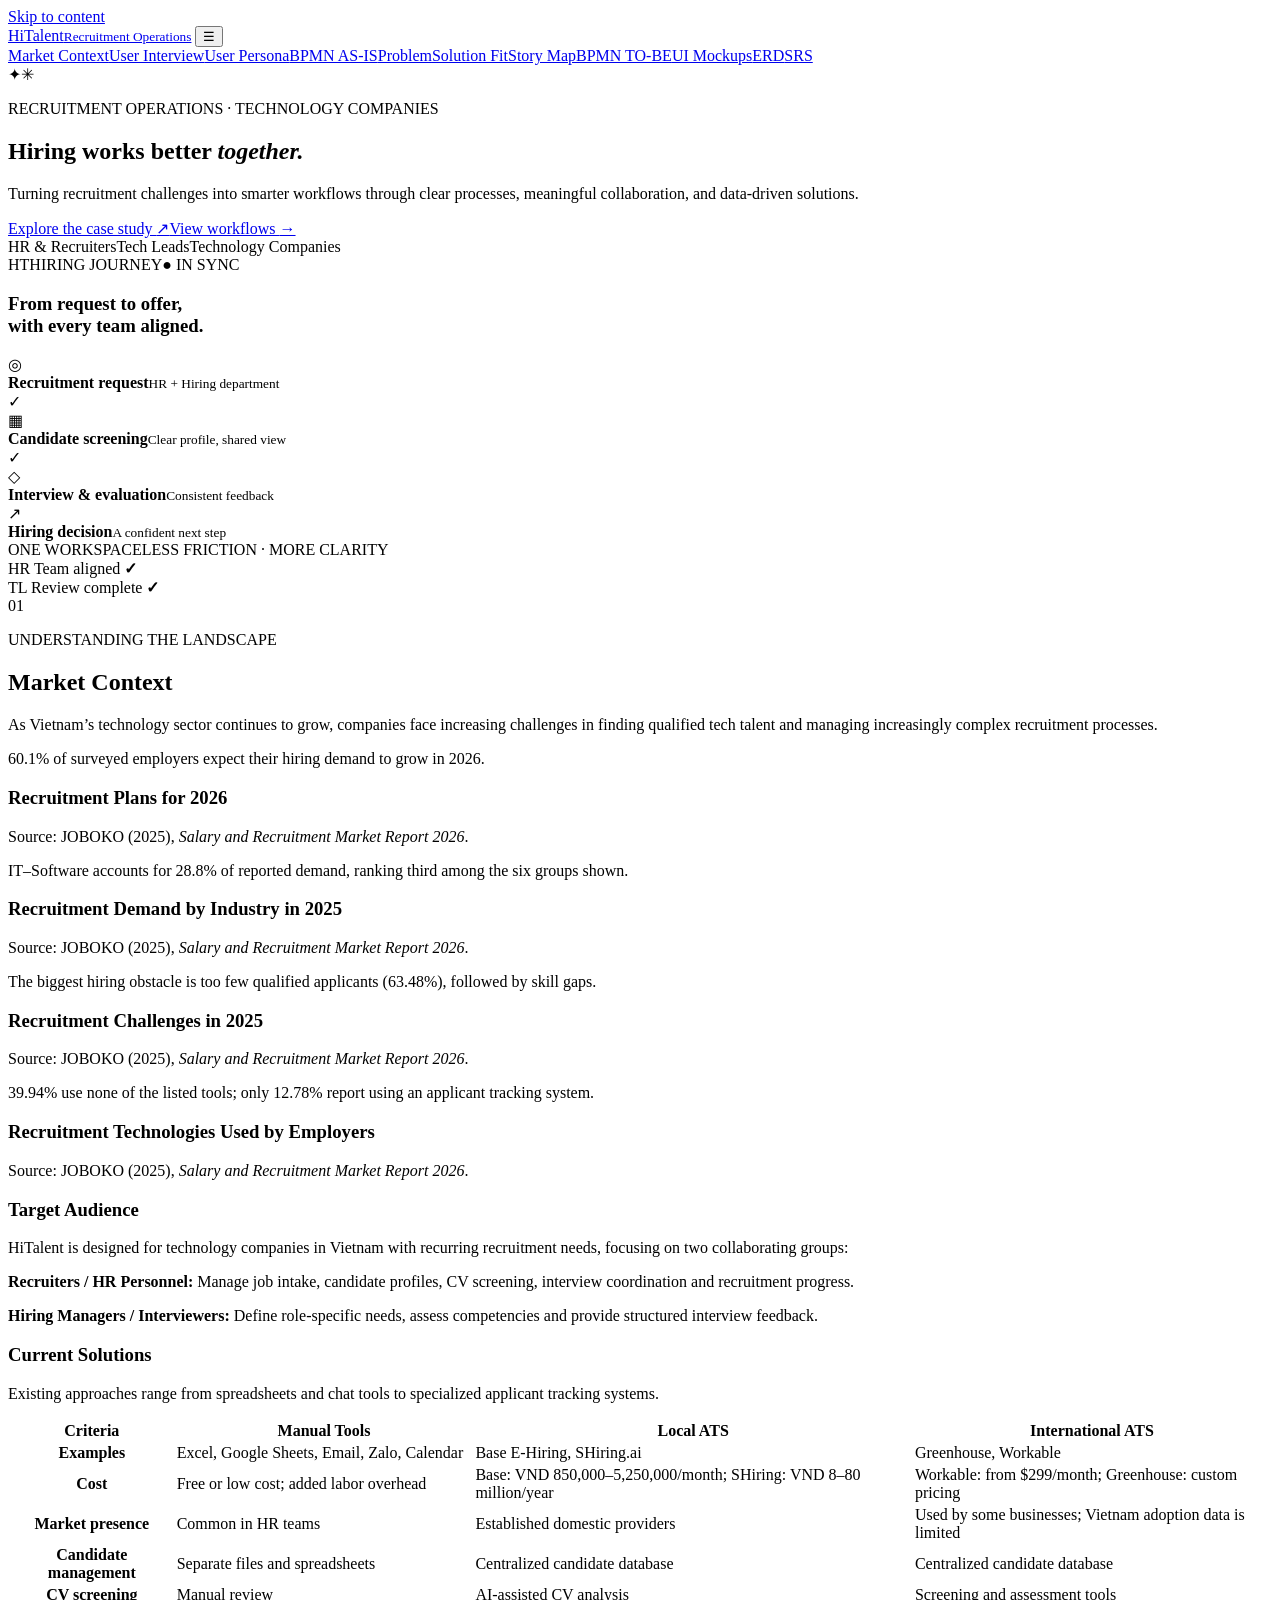
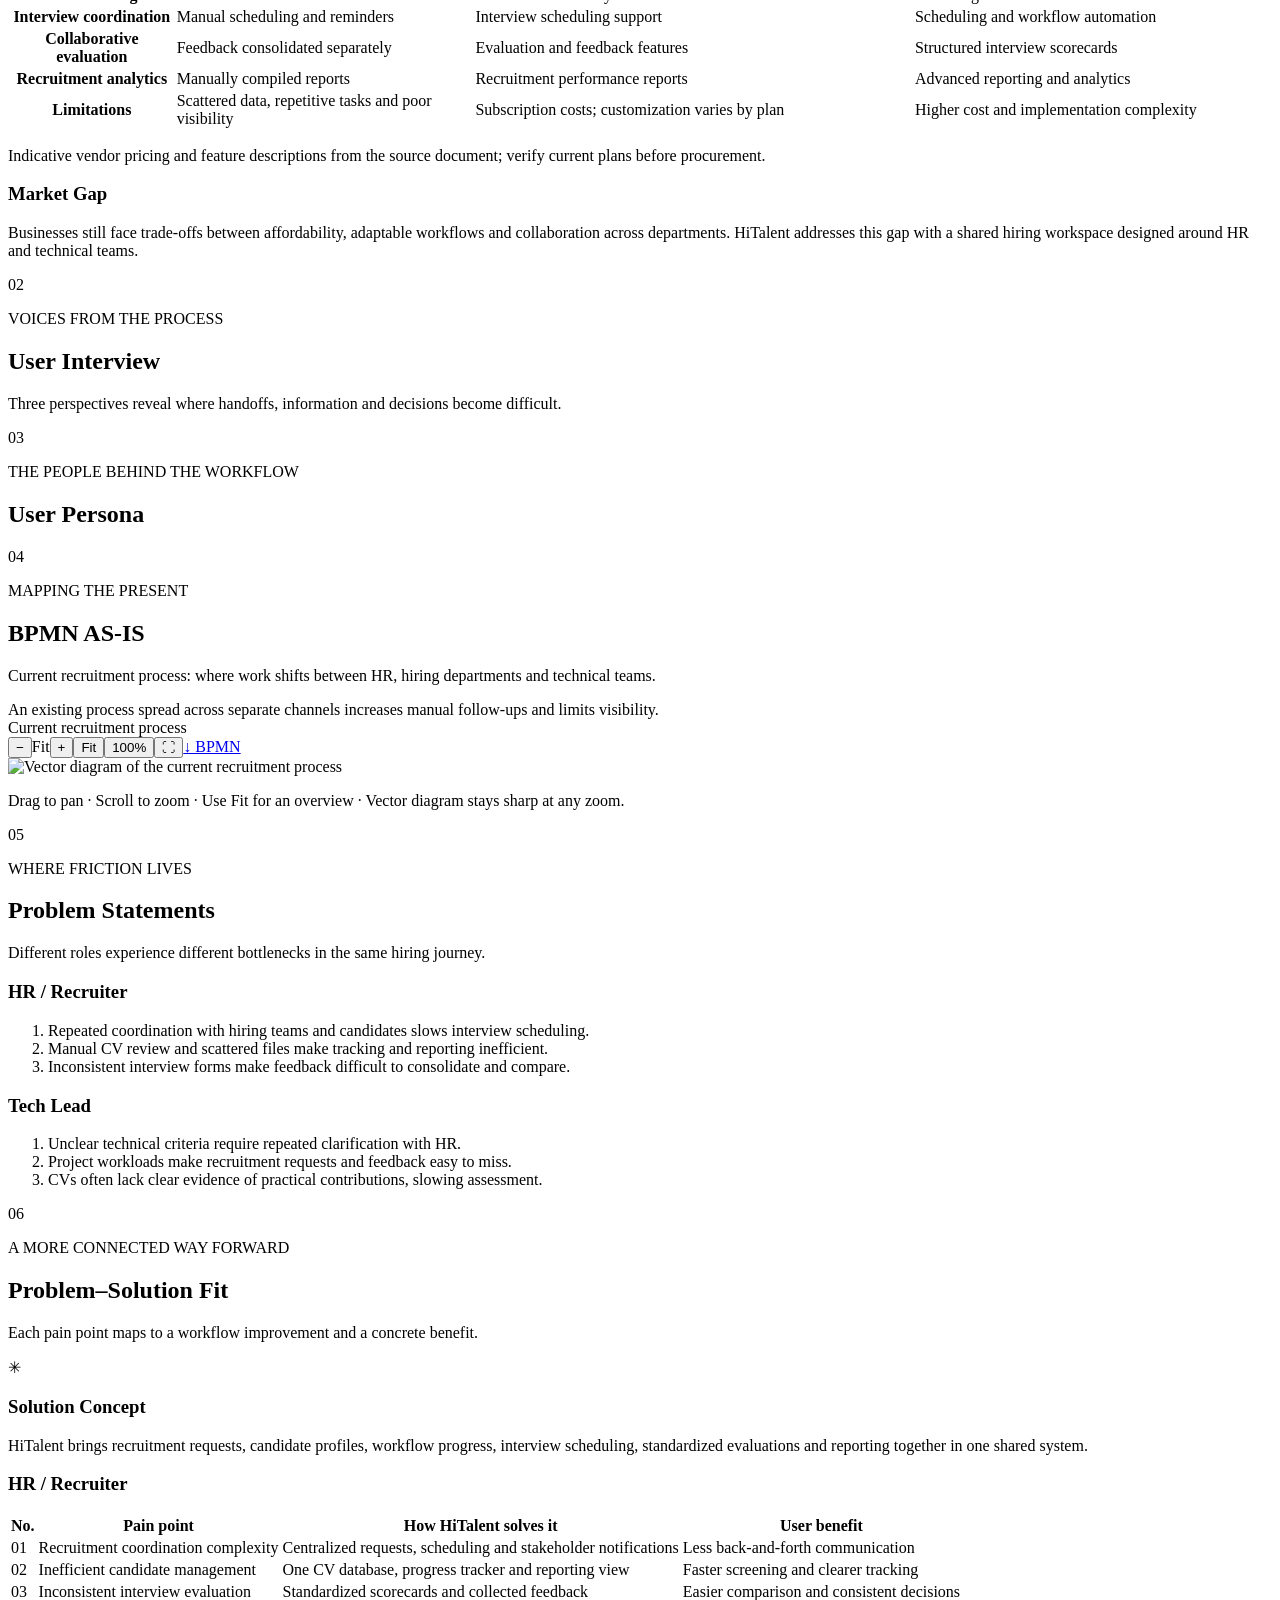
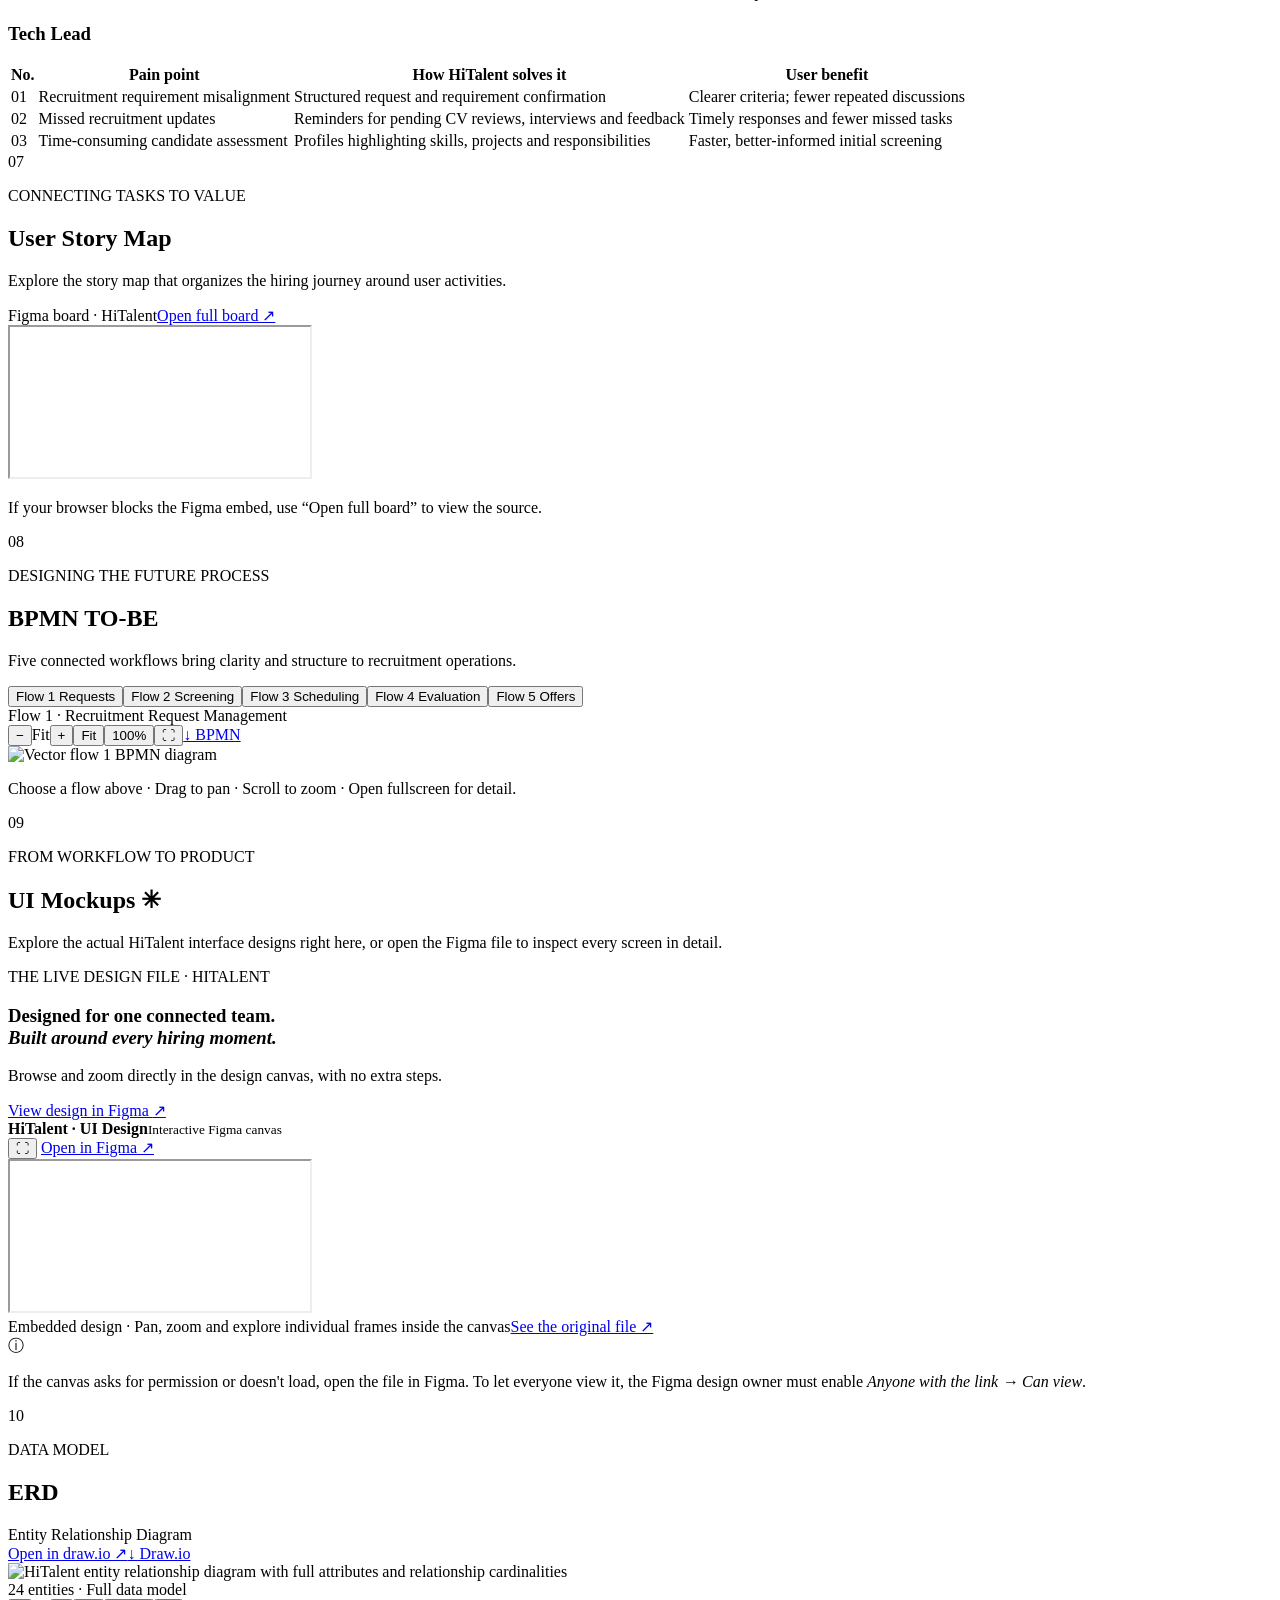
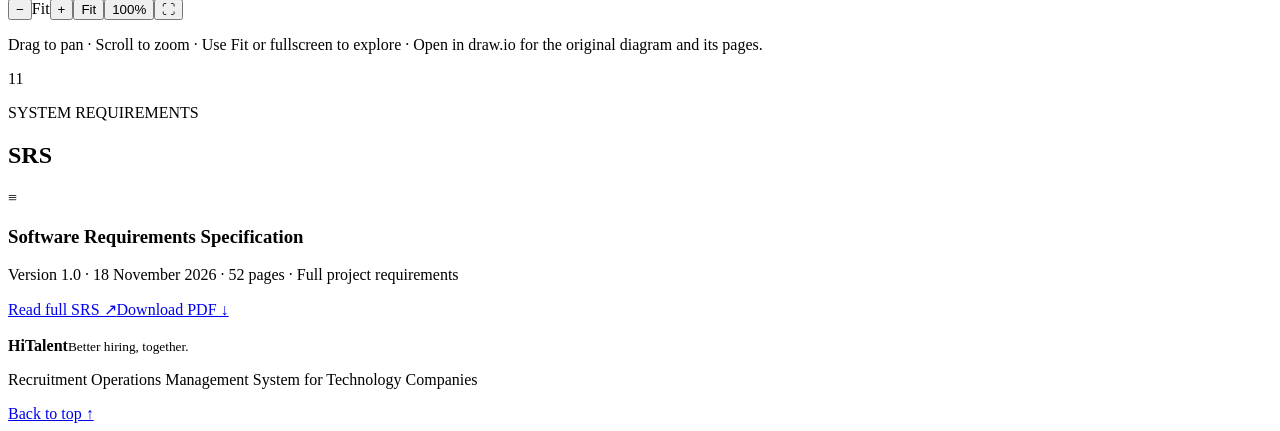
==== index.html @ 0ee4ab4c "Add files via upload" ====
<!DOCTYPE html>
<html lang="en">
<head>
  <meta charset="UTF-8" />
  <meta name="viewport" content="width=device-width, initial-scale=1.0" />
  <meta name="description" content="HiTalent — recruitment operations management for technology companies. Explore market research, user interviews, personas, BPMN workflows, UI mockups, ERD and the full SRS." />
  <meta name="theme-color" content="#144b3b" />
  <link rel="icon" href="assets/logo.svg" type="image/svg+xml" />
  <link rel="stylesheet" href="css/styles.css" />
  <title>HiTalent — Recruitment Operations Management</title>
</head>
<body>
<a class="skip-link" href="#context">Skip to content</a>
<header class="site-header" id="top">
  <div class="nav-wrap">
    <a href="#top" class="brand" aria-label="HiTalent, back to top"><img src="assets/logo.svg" alt="" /><span>HiTalent<small>Recruitment Operations</small></span></a>
    <button class="mobile-menu-toggle" type="button" aria-label="Toggle menu" aria-expanded="false" aria-controls="site-nav">☰</button>
    <nav class="site-nav" id="site-nav" aria-label="Page sections">
      <a href="#context">Market Context</a><a href="#interviews">User Interview</a><a href="#personas">User Persona</a><a href="#as-is">BPMN AS-IS</a><a href="#problem">Problem</a><a href="#solution">Solution Fit</a><a href="#storymap">Story Map</a><a href="#to-be">BPMN TO-BE</a><a href="#mockups">UI Mockups</a><a href="#erd">ERD</a><a href="#srs">SRS</a>
    </nav>
  </div>
</header>
<div class="reading-progress" aria-hidden="true"><span id="reading-progress-bar"></span></div>
<main>
  <section class="hero" aria-labelledby="hero-title">
    <div class="hero-ambient" aria-hidden="true"><span class="ambient-ring ring-one"></span><span class="ambient-ring ring-two"></span><span class="ambient-glow glow-one"></span><span class="ambient-glow glow-two"></span><span class="ambient-star star-one">✦</span><span class="ambient-star star-two">✳</span></div>
    <div class="hero-container">
      <div class="hero-copy">
        <p class="eyebrow"><span class="status-dot"></span> RECRUITMENT OPERATIONS · TECHNOLOGY COMPANIES</p>
        <h1 id="hero-title">Hiring works better <em>together.</em></h1>
        <p class="hero-summary">Turning recruitment challenges into smarter workflows through clear processes, meaningful collaboration, and data-driven solutions.</p>
        <div class="hero-actions"><a class="btn btn-primary" href="#context">Explore the case study <span>↗</span></a><a class="btn btn-ghost" href="#as-is">View workflows <span>→</span></a></div>
        <div class="hero-meta"><span>HR & Recruiters</span><span>Tech Leads</span><span>Technology Companies</span></div>
      </div>
      <div class="hero-visual" aria-label="Recruitment journey overview">
        <div class="hero-deco hero-deco-one"></div><div class="hero-deco hero-deco-two"></div>
        <div class="journey-panel">
          <div class="journey-top"><span class="mini-mark">HT</span><span>HIRING JOURNEY</span><span class="live-pill">● IN SYNC</span></div>
          <h3>From request to offer,<br />with every team aligned.</h3>
          <div class="journey-flow">
            <div class="journey-step"><span class="journey-icon">◎</span><div><b>Recruitment request</b><small>HR + Hiring department</small></div><span class="checkmark">✓</span></div>
            <div class="journey-connector"></div>
            <div class="journey-step"><span class="journey-icon">▦</span><div><b>Candidate screening</b><small>Clear profile, shared view</small></div><span class="checkmark">✓</span></div>
            <div class="journey-connector"></div>
            <div class="journey-step active"><span class="journey-icon">◇</span><div><b>Interview & evaluation</b><small>Consistent feedback</small></div><span class="progress-bubbles"><i></i><i></i><i></i></span></div>
            <div class="journey-connector"></div>
            <div class="journey-step muted"><span class="journey-icon">↗</span><div><b>Hiring decision</b><small>A confident next step</small></div></div>
          </div>
          <div class="journey-bottom"><span>ONE WORKSPACE</span><span>LESS FRICTION · MORE CLARITY</span></div>
        </div>
        <div class="float-chip float-chip-hr"><span class="chip-avatar">HR</span> Team aligned <b>✓</b></div>
        <div class="float-chip float-chip-tech"><span class="chip-avatar chip-dark">TL</span> Review complete <b>✓</b></div>
      </div>
    </div>
  </section>

  <section class="section" id="context">
    <div class="container">
      <div class="section-intro"><span class="section-index">01</span><div><p class="kicker">UNDERSTANDING THE LANDSCAPE</p><h2>Market Context</h2><p class="section-lead">As Vietnam’s technology sector continues to grow, companies face increasing challenges in finding qualified tech talent and managing increasingly complex recruitment processes.</p></div></div>
      <div class="chart-grid">
        <article class="chart-card"><p class="chart-intro">60.1% of surveyed employers expect their hiring demand to grow in 2026.</p><div class="chart-visual" id="chart-recruitment-plans"></div><h3 class="chart-title">Recruitment Plans for 2026</h3><p class="chart-source">Source: JOBOKO (2025), <cite>Salary and Recruitment Market Report 2026</cite>.</p></article>
        <article class="chart-card"><p class="chart-intro">IT–Software accounts for 28.8% of reported demand, ranking third among the six groups shown.</p><div class="chart-visual" id="chart-industries"></div><h3 class="chart-title">Recruitment Demand by Industry in 2025</h3><p class="chart-source">Source: JOBOKO (2025), <cite>Salary and Recruitment Market Report 2026</cite>.</p></article>
        <article class="chart-card"><p class="chart-intro">The biggest hiring obstacle is too few qualified applicants (63.48%), followed by skill gaps.</p><div class="chart-visual" id="chart-challenges"></div><h3 class="chart-title">Recruitment Challenges in 2025</h3><p class="chart-source">Source: JOBOKO (2025), <cite>Salary and Recruitment Market Report 2026</cite>.</p></article>
        <article class="chart-card"><p class="chart-intro">39.94% use none of the listed tools; only 12.78% report using an applicant tracking system.</p><div class="chart-visual" id="chart-technologies"></div><h3 class="chart-title">Recruitment Technologies Used by Employers</h3><p class="chart-source">Source: JOBOKO (2025), <cite>Salary and Recruitment Market Report 2026</cite>.</p></article>
      </div>
      <div class="text-block" id="target-audience"><div class="minor-heading"><h3>Target Audience</h3></div><p>HiTalent is designed for technology companies in Vietnam with recurring recruitment needs, focusing on two collaborating groups:</p><div class="role-lines"><div><p><b>Recruiters / HR Personnel:</b> Manage job intake, candidate profiles, CV screening, interview coordination and recruitment progress.</p></div><div><p><b>Hiring Managers / Interviewers:</b> Define role-specific needs, assess competencies and provide structured interview feedback.</p></div></div></div>
      <div class="text-block solutions-block" id="current-solutions"><div class="minor-heading"><h3>Current Solutions</h3></div><p>Existing approaches range from spreadsheets and chat tools to specialized applicant tracking systems.</p><div class="comparison-scroll"><table class="comparison-table"><thead><tr><th>Criteria</th><th>Manual Tools</th><th>Local ATS</th><th>International ATS</th></tr></thead><tbody>
        <tr><th>Examples</th><td>Excel, Google Sheets, Email, Zalo, Calendar</td><td>Base E-Hiring, SHiring.ai</td><td>Greenhouse, Workable</td></tr>
        <tr><th>Cost</th><td>Free or low cost; added labor overhead</td><td>Base: VND 850,000–5,250,000/month; SHiring: VND 8–80 million/year</td><td>Workable: from $299/month; Greenhouse: custom pricing</td></tr>
        <tr><th>Market presence</th><td>Common in HR teams</td><td>Established domestic providers</td><td>Used by some businesses; Vietnam adoption data is limited</td></tr>
        <tr><th>Candidate management</th><td>Separate files and spreadsheets</td><td>Centralized candidate database</td><td>Centralized candidate database</td></tr>
        <tr><th>CV screening</th><td>Manual review</td><td>AI-assisted CV analysis</td><td>Screening and assessment tools</td></tr>
        <tr><th>Interview coordination</th><td>Manual scheduling and reminders</td><td>Interview scheduling support</td><td>Scheduling and workflow automation</td></tr>
        <tr><th>Collaborative evaluation</th><td>Feedback consolidated separately</td><td>Evaluation and feedback features</td><td>Structured interview scorecards</td></tr>
        <tr><th>Recruitment analytics</th><td>Manually compiled reports</td><td>Recruitment performance reports</td><td>Advanced reporting and analytics</td></tr>
        <tr><th>Limitations</th><td>Scattered data, repetitive tasks and poor visibility</td><td>Subscription costs; customization varies by plan</td><td>Higher cost and implementation complexity</td></tr>
      </tbody></table></div><p class="table-note">Indicative vendor pricing and feature descriptions from the source document; verify current plans before procurement.</p></div>
      <div class="text-block gap-block" id="market-gap"><div class="minor-heading"><h3>Market Gap</h3></div><p>Businesses still face trade-offs between affordability, adaptable workflows and collaboration across departments. HiTalent addresses this gap with a shared hiring workspace designed around HR and technical teams.</p></div>
    </div>
  </section>

  <section class="section muted-section" id="interviews">
    <div class="container"><div class="section-intro"><span class="section-index">02</span><div><p class="kicker">VOICES FROM THE PROCESS</p><h2>User Interview</h2><p class="section-lead">Three perspectives reveal where handoffs, information and decisions become difficult.</p></div></div><div class="interview-grid" id="interview-grid"></div></div>
  </section>

  <section class="section" id="personas">
    <div class="container"><div class="section-intro"><span class="section-index">03</span><div><p class="kicker">THE PEOPLE BEHIND THE WORKFLOW</p><h2>User Persona</h2></div></div><div class="persona-list" id="persona-list"></div></div>
  </section>

  <section class="section diagram-section" id="as-is"><div class="container"><div class="section-intro"><span class="section-index">04</span><div><p class="kicker">MAPPING THE PRESENT</p><h2>BPMN AS-IS</h2><p class="section-lead">Current recruitment process: where work shifts between HR, hiring departments and technical teams.</p></div></div>
    <div class="diagram-insight">An existing process spread across separate channels increases manual follow-ups and limits visibility.</div>
    <div class="bpmn-panel" id="as-is-viewer" data-diagram="as-is"><div class="bpmn-toolbar"><div class="diagram-title"><span class="status-dot"></span><span id="as-is-title">Current recruitment process</span></div><div class="diagram-tools"><button type="button" data-action="zoom-out" title="Zoom out" aria-label="Zoom out">−</button><span class="zoom-label" aria-live="polite">Fit</span><button type="button" data-action="zoom-in" title="Zoom in" aria-label="Zoom in">+</button><button type="button" data-action="fit" class="small-text">Fit</button><button type="button" data-action="reset" class="small-text">100%</button><button type="button" data-action="fullscreen" title="Fullscreen" aria-label="Fullscreen">⛶</button><a class="download-bpmn" href="bpmn/as-is.bpmn" data-local-asset="bpmn/as-is.bpmn" download="as-is.bpmn" title="Download source BPMN">↓ BPMN</a></div></div><div class="bpmn-viewport" tabindex="0" aria-label="Interactive AS-IS BPMN diagram; zoom with wheel and pan by dragging"><div class="bpmn-canvas"><img src="assets/bpmn/as-is.svg" width="4650" height="1055" alt="Vector diagram of the current recruitment process" draggable="false" /></div></div></div>
    <p class="diagram-hint">Drag to pan · Scroll to zoom · Use Fit for an overview · Vector diagram stays sharp at any zoom.</p>
  </div></section>

  <section class="section muted-section" id="problem"><div class="container"><div class="section-intro"><span class="section-index">05</span><div><p class="kicker">WHERE FRICTION LIVES</p><h2>Problem Statements</h2><p class="section-lead">Different roles experience different bottlenecks in the same hiring journey.</p></div></div><div class="problem-grid"><article class="problem-role"><div class="problem-role-heading"><div><h3>HR / Recruiter</h3></div></div><ol><li>Repeated coordination with hiring teams and candidates slows interview scheduling.</li><li>Manual CV review and scattered files make tracking and reporting inefficient.</li><li>Inconsistent interview forms make feedback difficult to consolidate and compare.</li></ol></article><article class="problem-role"><div class="problem-role-heading"><div><h3>Tech Lead</h3></div></div><ol><li>Unclear technical criteria require repeated clarification with HR.</li><li>Project workloads make recruitment requests and feedback easy to miss.</li><li>CVs often lack clear evidence of practical contributions, slowing assessment.</li></ol></article></div></div></section>

  <section class="section" id="solution"><div class="container"><div class="section-intro"><span class="section-index">06</span><div><p class="kicker">A MORE CONNECTED WAY FORWARD</p><h2>Problem–Solution Fit</h2><p class="section-lead">Each pain point maps to a workflow improvement and a concrete benefit.</p></div></div><div class="solution-concept"><div class="solution-symbol">✳</div><div><h3>Solution Concept</h3><p>HiTalent brings recruitment requests, candidate profiles, workflow progress, interview scheduling, standardized evaluations and reporting together in one shared system.</p></div></div><div class="fit-section"><div class="fit-heading"><h3>HR / Recruiter</h3></div><div class="comparison-scroll"><table class="fit-table"><thead><tr><th>No.</th><th>Pain point</th><th>How HiTalent solves it</th><th>User benefit</th></tr></thead><tbody><tr><td>01</td><td>Recruitment coordination complexity</td><td>Centralized requests, scheduling and stakeholder notifications</td><td>Less back-and-forth communication</td></tr><tr><td>02</td><td>Inefficient candidate management</td><td>One CV database, progress tracker and reporting view</td><td>Faster screening and clearer tracking</td></tr><tr><td>03</td><td>Inconsistent interview evaluation</td><td>Standardized scorecards and collected feedback</td><td>Easier comparison and consistent decisions</td></tr></tbody></table></div></div><div class="fit-section"><div class="fit-heading"><h3>Tech Lead</h3></div><div class="comparison-scroll"><table class="fit-table"><thead><tr><th>No.</th><th>Pain point</th><th>How HiTalent solves it</th><th>User benefit</th></tr></thead><tbody><tr><td>01</td><td>Recruitment requirement misalignment</td><td>Structured request and requirement confirmation</td><td>Clearer criteria; fewer repeated discussions</td></tr><tr><td>02</td><td>Missed recruitment updates</td><td>Reminders for pending CV reviews, interviews and feedback</td><td>Timely responses and fewer missed tasks</td></tr><tr><td>03</td><td>Time-consuming candidate assessment</td><td>Profiles highlighting skills, projects and responsibilities</td><td>Faster, better-informed initial screening</td></tr></tbody></table></div></div></div></section>

  <section class="section muted-section" id="storymap"><div class="container"><div class="section-intro"><span class="section-index">07</span><div><p class="kicker">CONNECTING TASKS TO VALUE</p><h2>User Story Map</h2><p class="section-lead">Explore the story map that organizes the hiring journey around user activities.</p></div></div><div class="embed-header"><span><span class="status-dot"></span> Figma board · HiTalent</span><a class="btn btn-small" href="https://www.figma.com/board/FUXE61RKKjLenl3fjeolnH/Untitled?node-id=0-1&amp;p=f&amp;t=JN56tnjZ9vmevhHY-0" target="_blank" rel="noopener noreferrer">Open full board ↗</a></div><div class="story-embed"><iframe title="HiTalent user story map in Figma" loading="lazy" referrerpolicy="no-referrer-when-downgrade" src="https://www.figma.com/embed?embed_host=share&amp;url=https%3A%2F%2Fwww.figma.com%2Fboard%2FFUXE61RKKjLenl3fjeolnH%2FUntitled%3Fnode-id%3D0-1"></iframe></div><p class="embed-note">If your browser blocks the Figma embed, use “Open full board” to view the source.</p></div></section>

  <section class="section diagram-section" id="to-be"><div class="container"><div class="section-intro"><span class="section-index">08</span><div><p class="kicker">DESIGNING THE FUTURE PROCESS</p><h2>BPMN TO-BE</h2><p class="section-lead">Five connected workflows bring clarity and structure to recruitment operations.</p></div></div><div class="flow-tabs" id="flow-tabs" role="tablist" aria-label="Choose a BPMN TO-BE flow"><button type="button" role="tab" data-flow="1" aria-selected="true" class="selected">Flow 1 <span>Requests</span></button><button type="button" role="tab" data-flow="2" aria-selected="false">Flow 2 <span>Screening</span></button><button type="button" role="tab" data-flow="3" aria-selected="false">Flow 3 <span>Scheduling</span></button><button type="button" role="tab" data-flow="4" aria-selected="false">Flow 4 <span>Evaluation</span></button><button type="button" role="tab" data-flow="5" aria-selected="false">Flow 5 <span>Offers</span></button></div>
    <div class="bpmn-panel" id="to-be-viewer" data-diagram="to-be"><div class="bpmn-toolbar"><div class="diagram-title"><span class="status-dot"></span><span id="to-be-title">Flow 1 · Recruitment Request Management</span></div><div class="diagram-tools"><button type="button" data-action="zoom-out" title="Zoom out" aria-label="Zoom out">−</button><span class="zoom-label" aria-live="polite">Fit</span><button type="button" data-action="zoom-in" title="Zoom in" aria-label="Zoom in">+</button><button type="button" data-action="fit" class="small-text">Fit</button><button type="button" data-action="reset" class="small-text">100%</button><button type="button" data-action="fullscreen" title="Fullscreen" aria-label="Fullscreen">⛶</button><a class="download-bpmn" id="to-be-download" href="bpmn/Flow 1 Recruitment management system.bpmn" data-local-asset="bpmn/Flow 1 Recruitment management system.bpmn" download="Flow 1 Recruitment management system.bpmn" title="Download source BPMN">↓ BPMN</a></div></div><div class="bpmn-viewport" tabindex="0" aria-label="Interactive TO-BE BPMN diagram; zoom with wheel and pan by dragging"><div class="bpmn-canvas"><img src="assets/bpmn/flow-1.svg" width="1550" height="833" alt="Vector flow 1 BPMN diagram" draggable="false" /></div></div></div><p class="diagram-hint">Choose a flow above · Drag to pan · Scroll to zoom · Open fullscreen for detail.</p></div></section>

  <section class="section muted-section mockups-section" id="mockups" aria-labelledby="mockups-heading">
  <div class="mock-sheen" aria-hidden="true"></div>
  <div class="container">
    <div class="section-intro"><span class="section-index">09</span><div><p class="kicker">FROM WORKFLOW TO PRODUCT</p><h2 id="mockups-heading">UI Mockups <span class="heading-spark" aria-hidden="true">✳</span></h2><p class="section-lead">Explore the actual HiTalent interface designs right here, or open the Figma file to inspect every screen in detail.</p></div></div>

    <div class="figma-intro-banner">
      <div class="figma-banner-decor" aria-hidden="true"><i></i><i></i><i></i></div>
      <div class="figma-banner-copy"><p class="figma-banner-label"><span class="live-disc"></span> THE LIVE DESIGN FILE · HITALENT</p><h3>Designed for one connected team.<br /><em>Built around every hiring moment.</em></h3><p>Browse and zoom directly in the design canvas, with no extra steps.</p></div>
      <a class="btn figma-banner-button" href="https://www.figma.com/design/GIDKlTDY0KMWFflK2MbO4T/HiTalent" target="_blank" rel="noopener noreferrer">View design in Figma <span aria-hidden="true">↗</span></a>
    </div>

    <div class="figma-design-board" id="figma-design-board">
      <div class="figma-design-toolbar">
        <div class="figma-toolbar-title"><span class="figma-indicator" aria-hidden="true"></span><div><b>HiTalent · UI Design</b><small>Interactive Figma canvas</small></div></div>
        <div class="figma-toolbar-actions" role="group" aria-label="Figma viewer actions">
          <button type="button" class="figma-tool-icon" id="figma-expand" aria-label="Expand design viewer" title="Expand canvas">⛶</button>
          <a href="https://www.figma.com/design/GIDKlTDY0KMWFflK2MbO4T/HiTalent" target="_blank" rel="noopener noreferrer" class="figma-open-btn">Open in Figma <span aria-hidden="true">↗</span></a>
        </div>
      </div>
      <div class="figma-canvas-wrap">
        <iframe id="hitalent-figma-embed" title="HiTalent UI mockups — interactive Figma design" loading="lazy" allowfullscreen allow="fullscreen" referrerpolicy="strict-origin-when-cross-origin" src="https://embed.figma.com/design/GIDKlTDY0KMWFflK2MbO4T/HiTalent?embed-host=hitalent-portfolio&amp;viewport-controls=true&amp;page-selector=true&amp;theme=light">
        </iframe>
      </div>
      <div class="figma-board-footer"><span class="figma-caption"><span class="figma-caption-dot"></span> Embedded design · Pan, zoom and explore individual frames inside the canvas</span><a href="https://www.figma.com/design/GIDKlTDY0KMWFflK2MbO4T/HiTalent" target="_blank" rel="noopener noreferrer">See the original file ↗</a></div>
    </div>
    <div class="figma-sharing-note"><span aria-hidden="true">ⓘ</span><p>If the canvas asks for permission or doesn't load, open the file in Figma. To let everyone view it, the Figma design owner must enable <i>Anyone with the link → Can view</i>.</p></div>
  </div>
</section>


  <section class="section" id="erd"><div class="container"><div class="section-intro compact-section-intro"><span class="section-index">10</span><div><p class="kicker">DATA MODEL</p><h2>ERD</h2></div></div>
    <div class="bpmn-panel erd-panel" id="erd-viewer" data-diagram="erd">
      <div class="bpmn-toolbar"><div class="diagram-title"><span class="status-dot"></span><span>Entity Relationship Diagram</span></div><div class="diagram-tools"><a class="figma-open-btn" href="assets/erd/ERD.drawio.html" data-local-asset="assets/erd/ERD.drawio.html" target="_blank" rel="noopener noreferrer">Open in draw.io ↗</a><a class="download-bpmn" href="assets/erd/HiTalent_ERD.drawio" data-local-asset="assets/erd/HiTalent_ERD.drawio" download="HiTalent_ERD.drawio" title="Download editable draw.io source">↓ Draw.io</a></div></div>
      <div class="bpmn-viewport erd-viewport" tabindex="0" aria-label="Interactive ERD preview; zoom with the wheel and drag to pan"><div class="bpmn-canvas"><img src="assets/erd/erd-full.svg" width="1972" height="2086" alt="HiTalent entity relationship diagram with full attributes and relationship cardinalities" draggable="false" /></div></div>
      <div class="bpmn-toolbar erd-toolbar-bottom"><div class="diagram-title"><span class="status-dot"></span><span>24 entities · Full data model</span></div><div class="diagram-tools"><button type="button" data-action="zoom-out" title="Zoom out" aria-label="Zoom out">−</button><span class="zoom-label" aria-live="polite">Fit</span><button type="button" data-action="zoom-in" title="Zoom in" aria-label="Zoom in">+</button><button type="button" data-action="fit" class="small-text">Fit</button><button type="button" data-action="reset" class="small-text">100%</button><button type="button" data-action="fullscreen" title="Fullscreen" aria-label="Fullscreen">⛶</button></div></div>
    </div><p class="diagram-hint">Drag to pan · Scroll to zoom · Use Fit or fullscreen to explore · Open in draw.io for the original diagram and its pages.</p>
  </div></section>
  <section class="section section-end" id="srs"><div class="container"><div class="section-intro compact-section-intro"><span class="section-index">11</span><div><p class="kicker">SYSTEM REQUIREMENTS</p><h2>SRS</h2></div></div>
    <div class="pending-placeholder srs-card"><span class="pending-icon" aria-hidden="true">≡</span><div class="srs-card-copy"><h3>Software Requirements Specification</h3><p>Version 1.0 · 18 November 2026 · 52 pages · Full project requirements</p></div><div class="srs-actions"><a class="figma-open-btn" href="assets/documents/HiTalent_SRS.pdf" data-local-asset="assets/documents/HiTalent_SRS.pdf" target="_blank" rel="noopener noreferrer">Read full SRS ↗</a><a class="btn btn-small" href="assets/documents/HiTalent_SRS.pdf" data-local-asset="assets/documents/HiTalent_SRS.pdf" download="HiTalent_SRS.pdf">Download PDF ↓</a></div></div>
  </div></section>
</main>
<footer class="site-footer"><div class="container footer-inner"><div class="footer-brand"><img src="assets/logo.svg" alt=""/><div><b>HiTalent</b><small>Better hiring, together.</small></div></div><p>Recruitment Operations Management System for Technology Companies</p><a href="#top">Back to top ↑</a></div></footer>
<script src="js/app.js" defer></script>
</body>
</html>
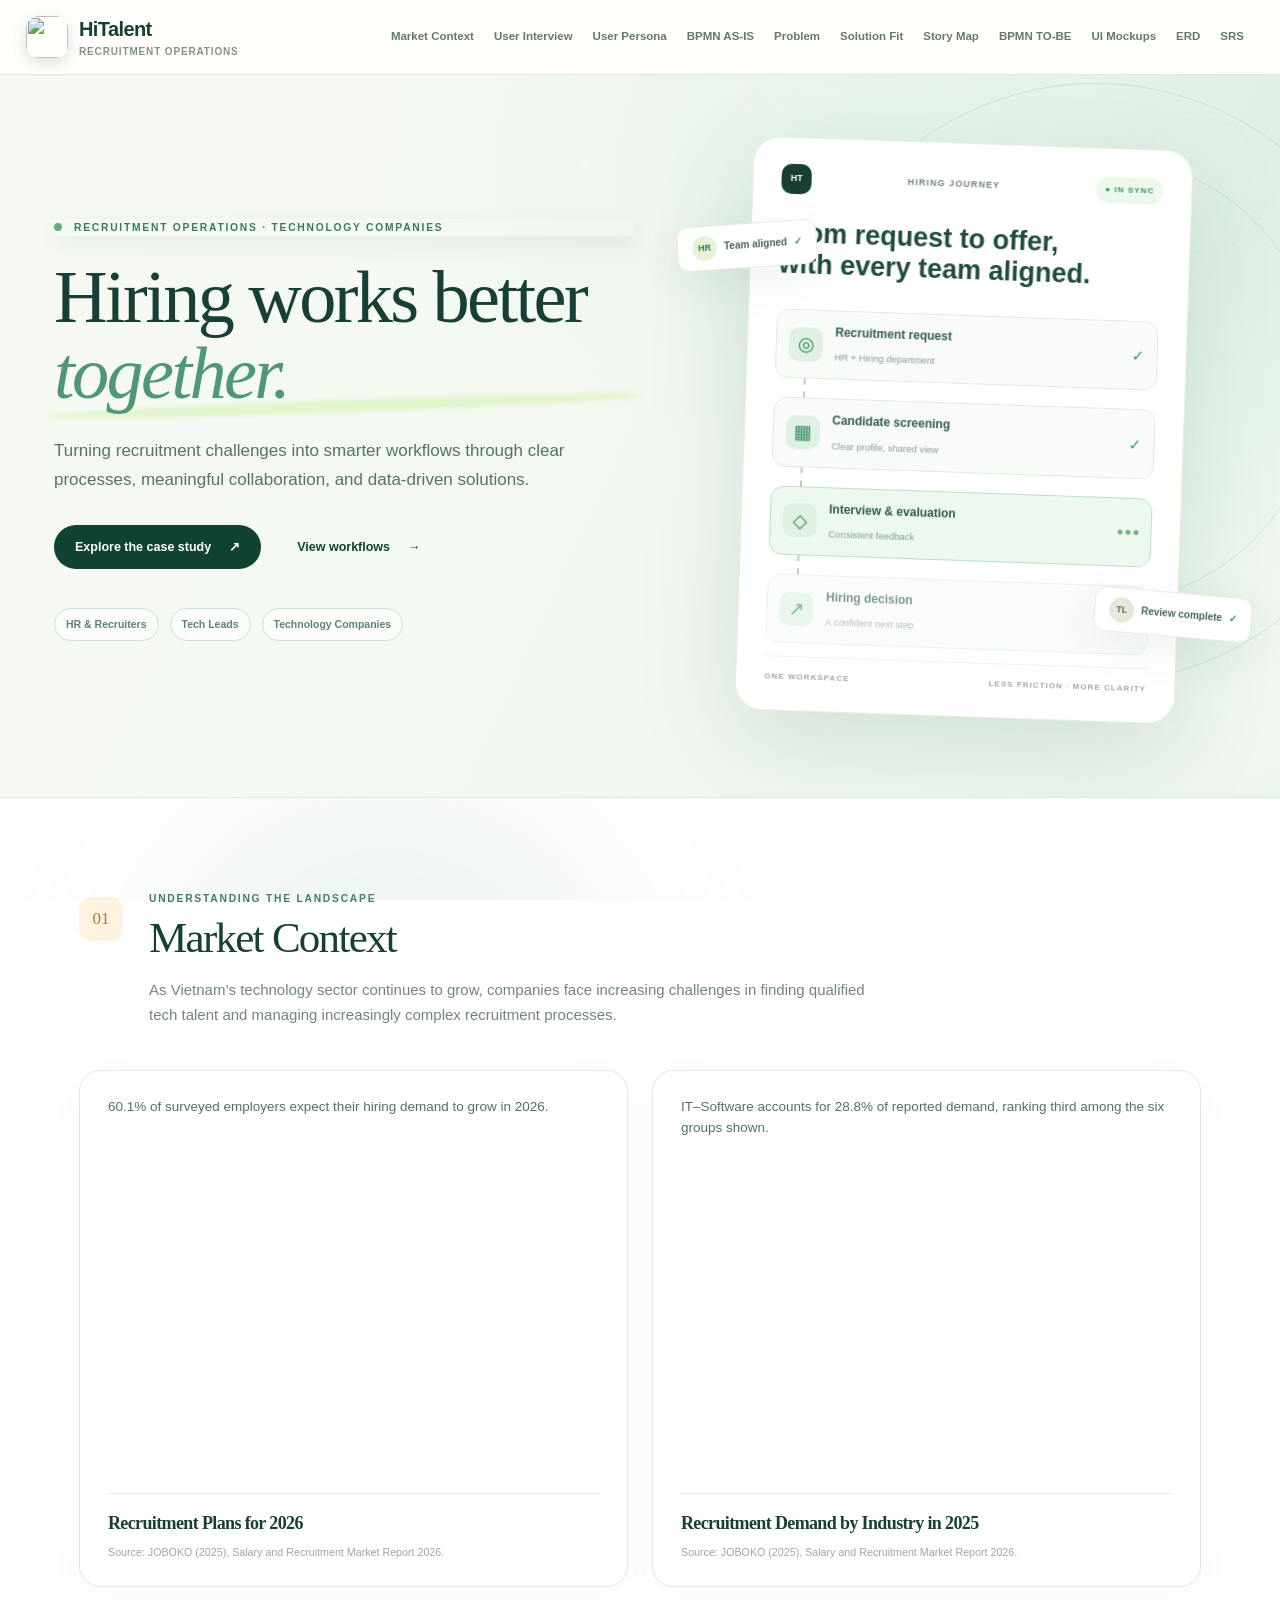
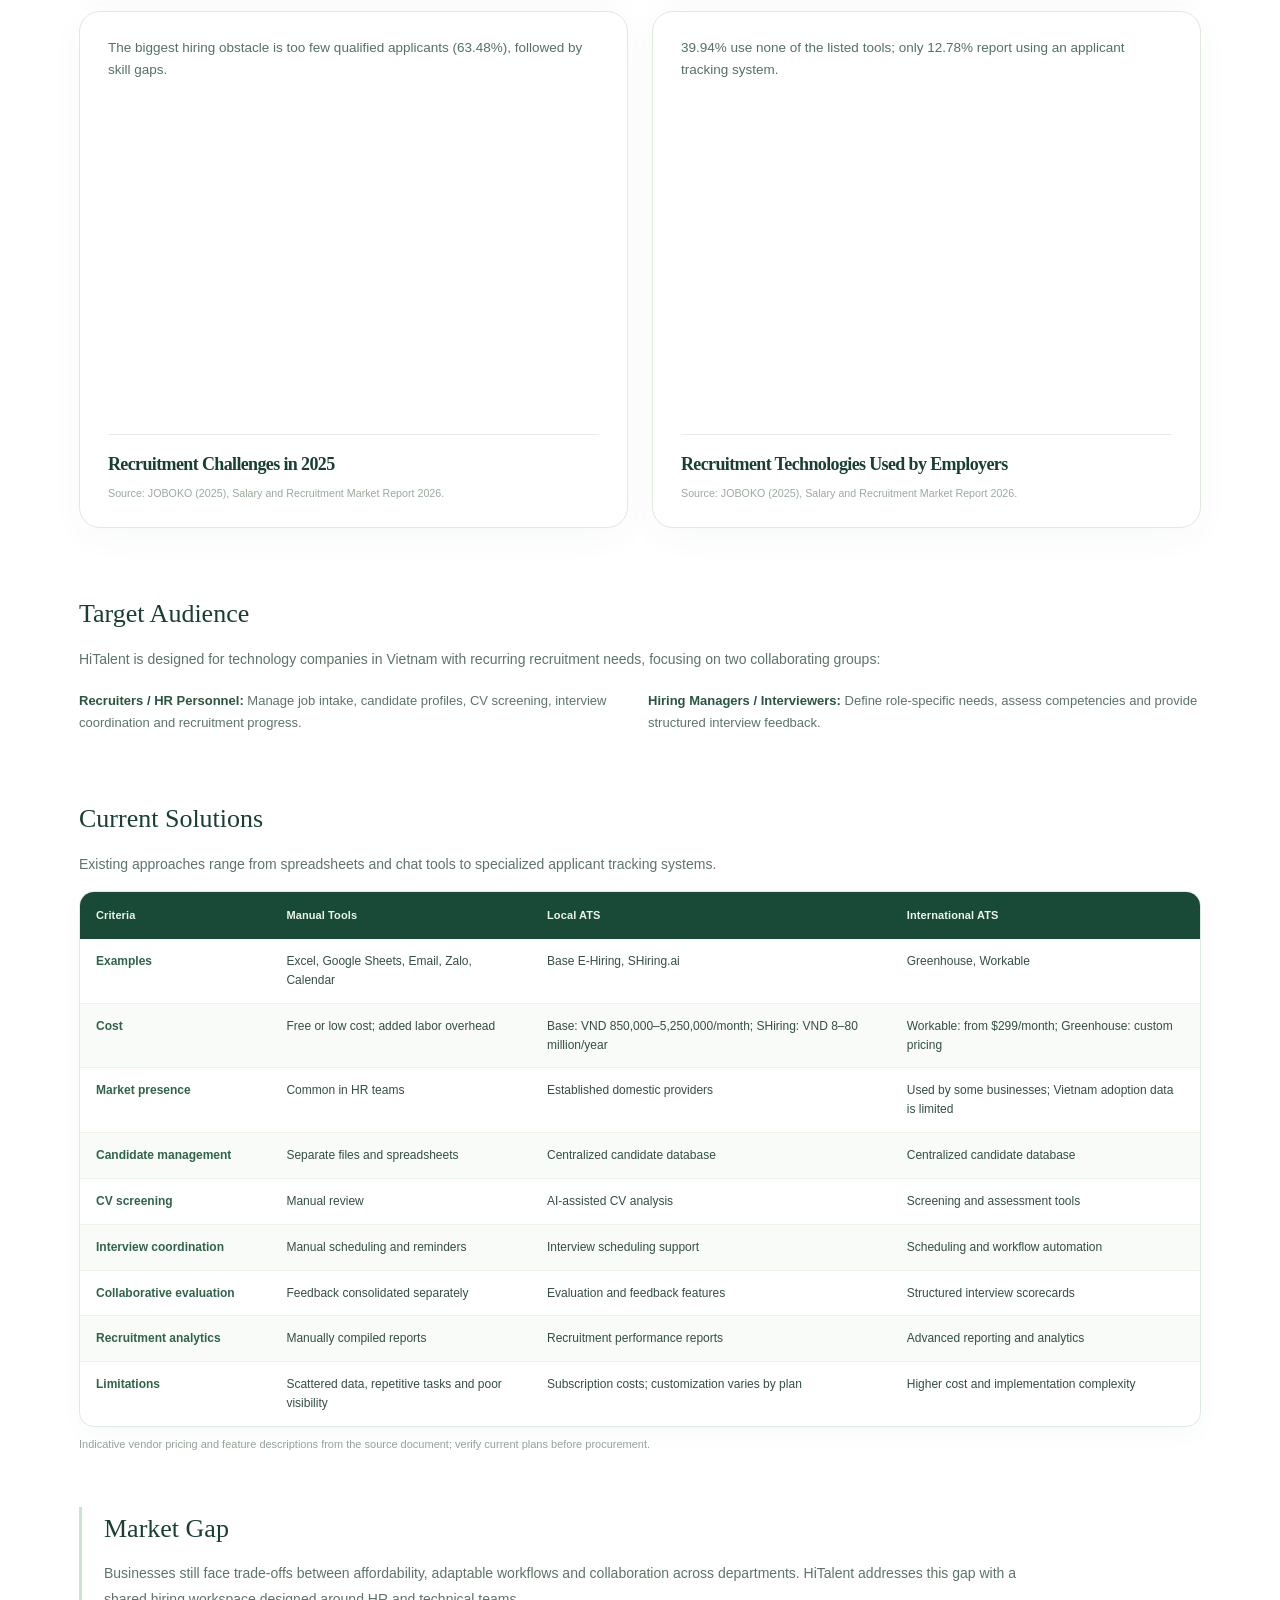
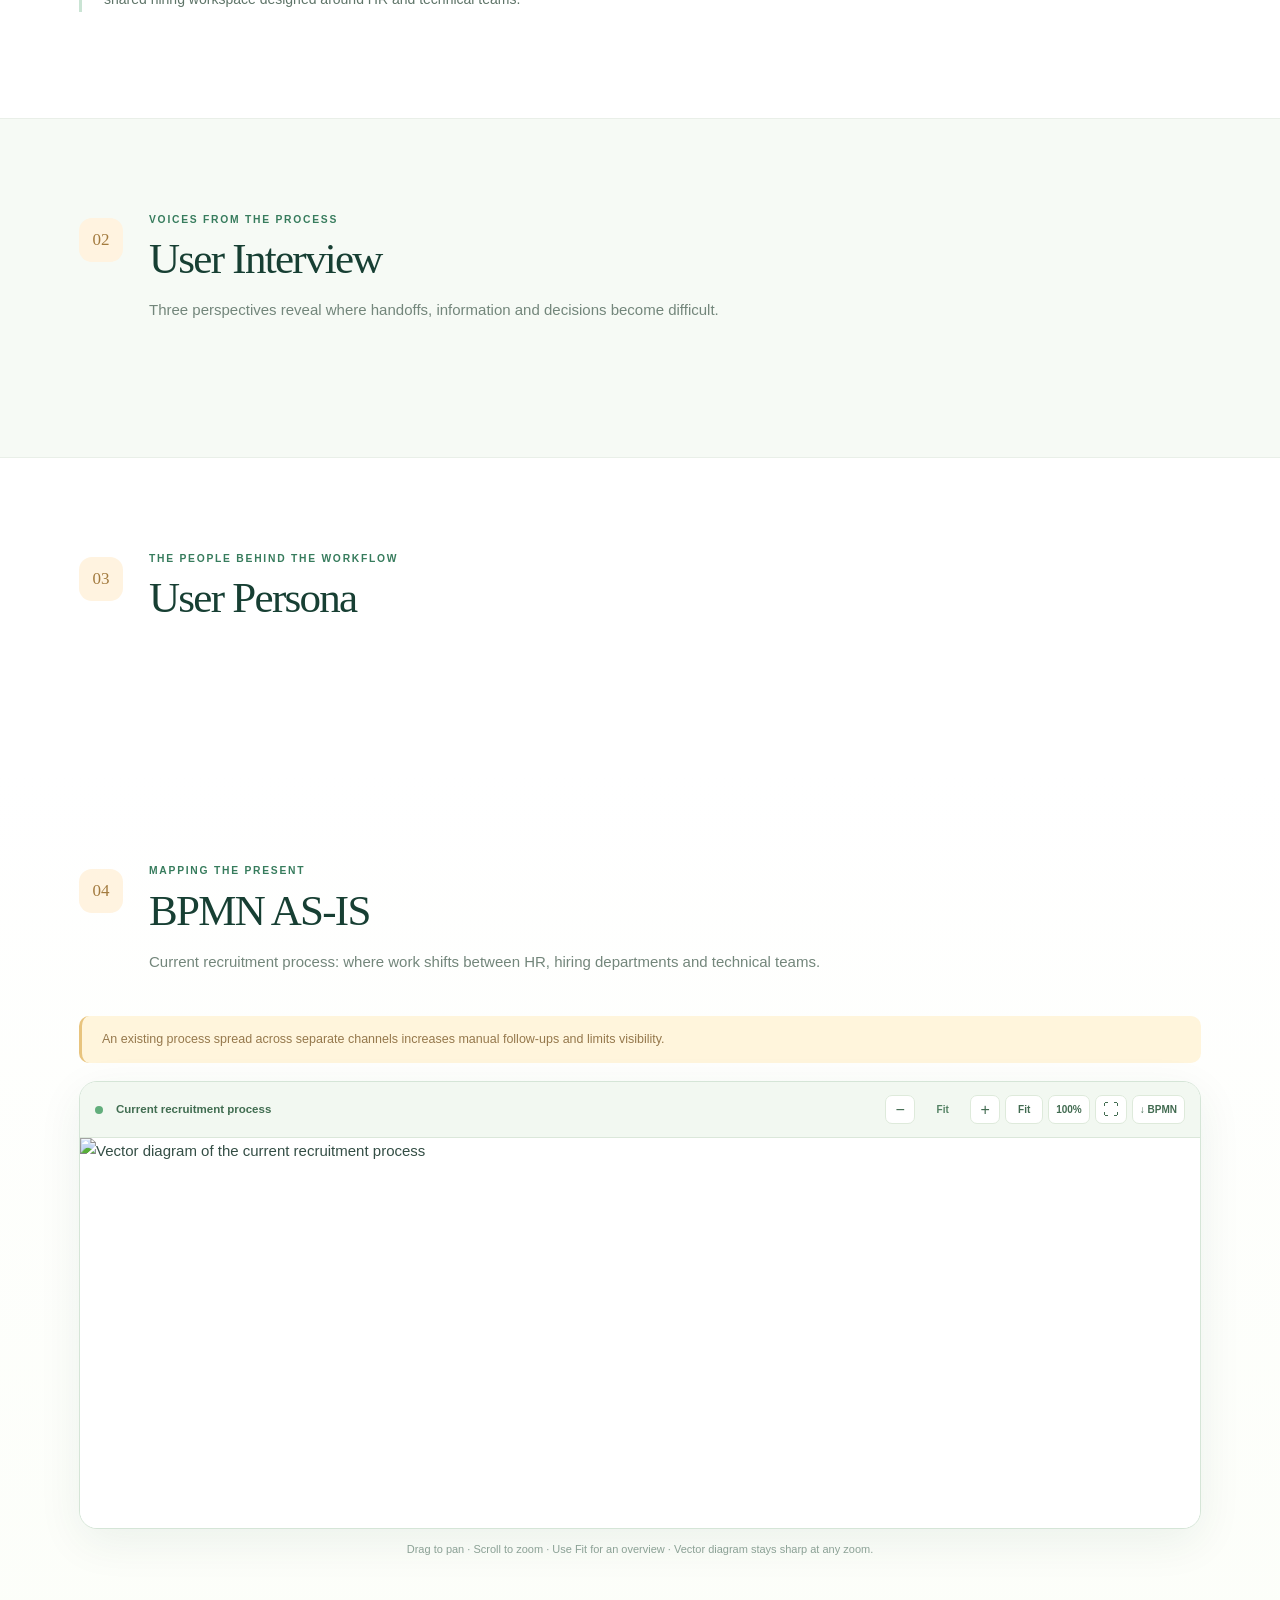
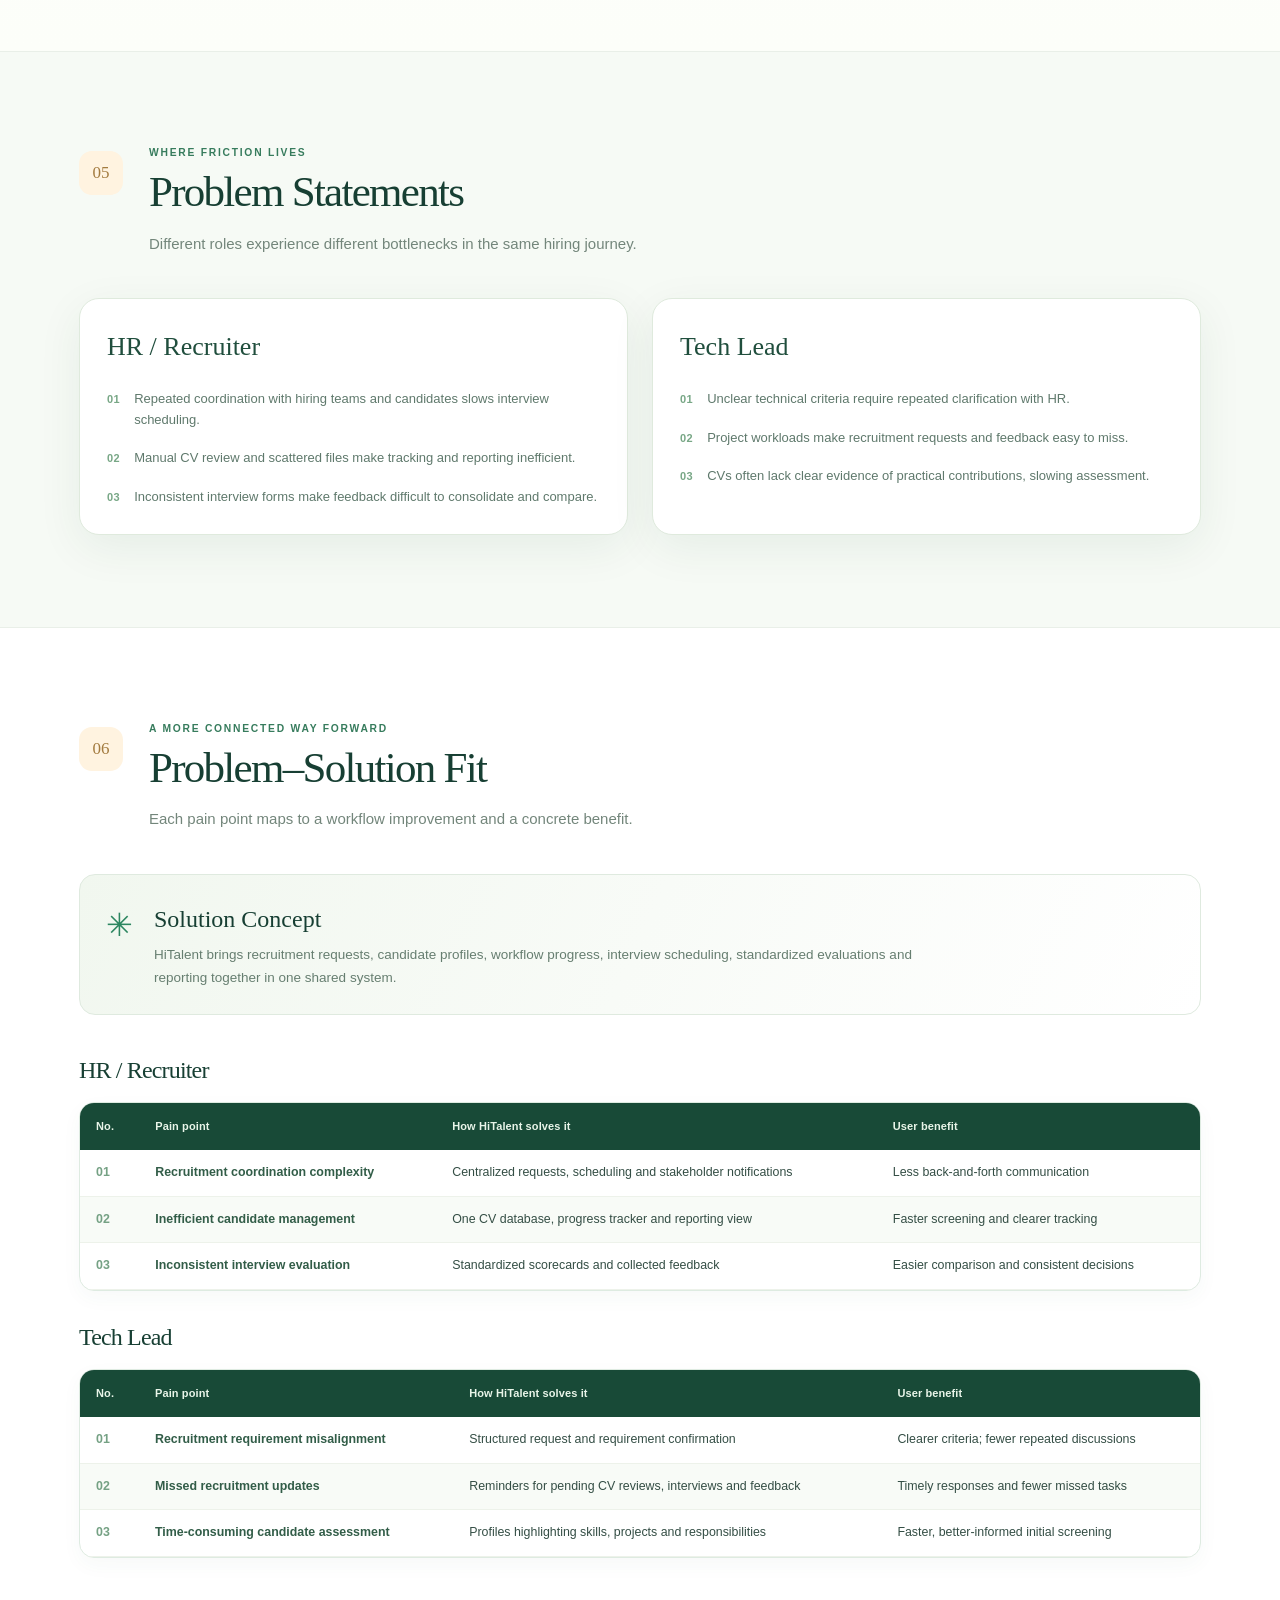
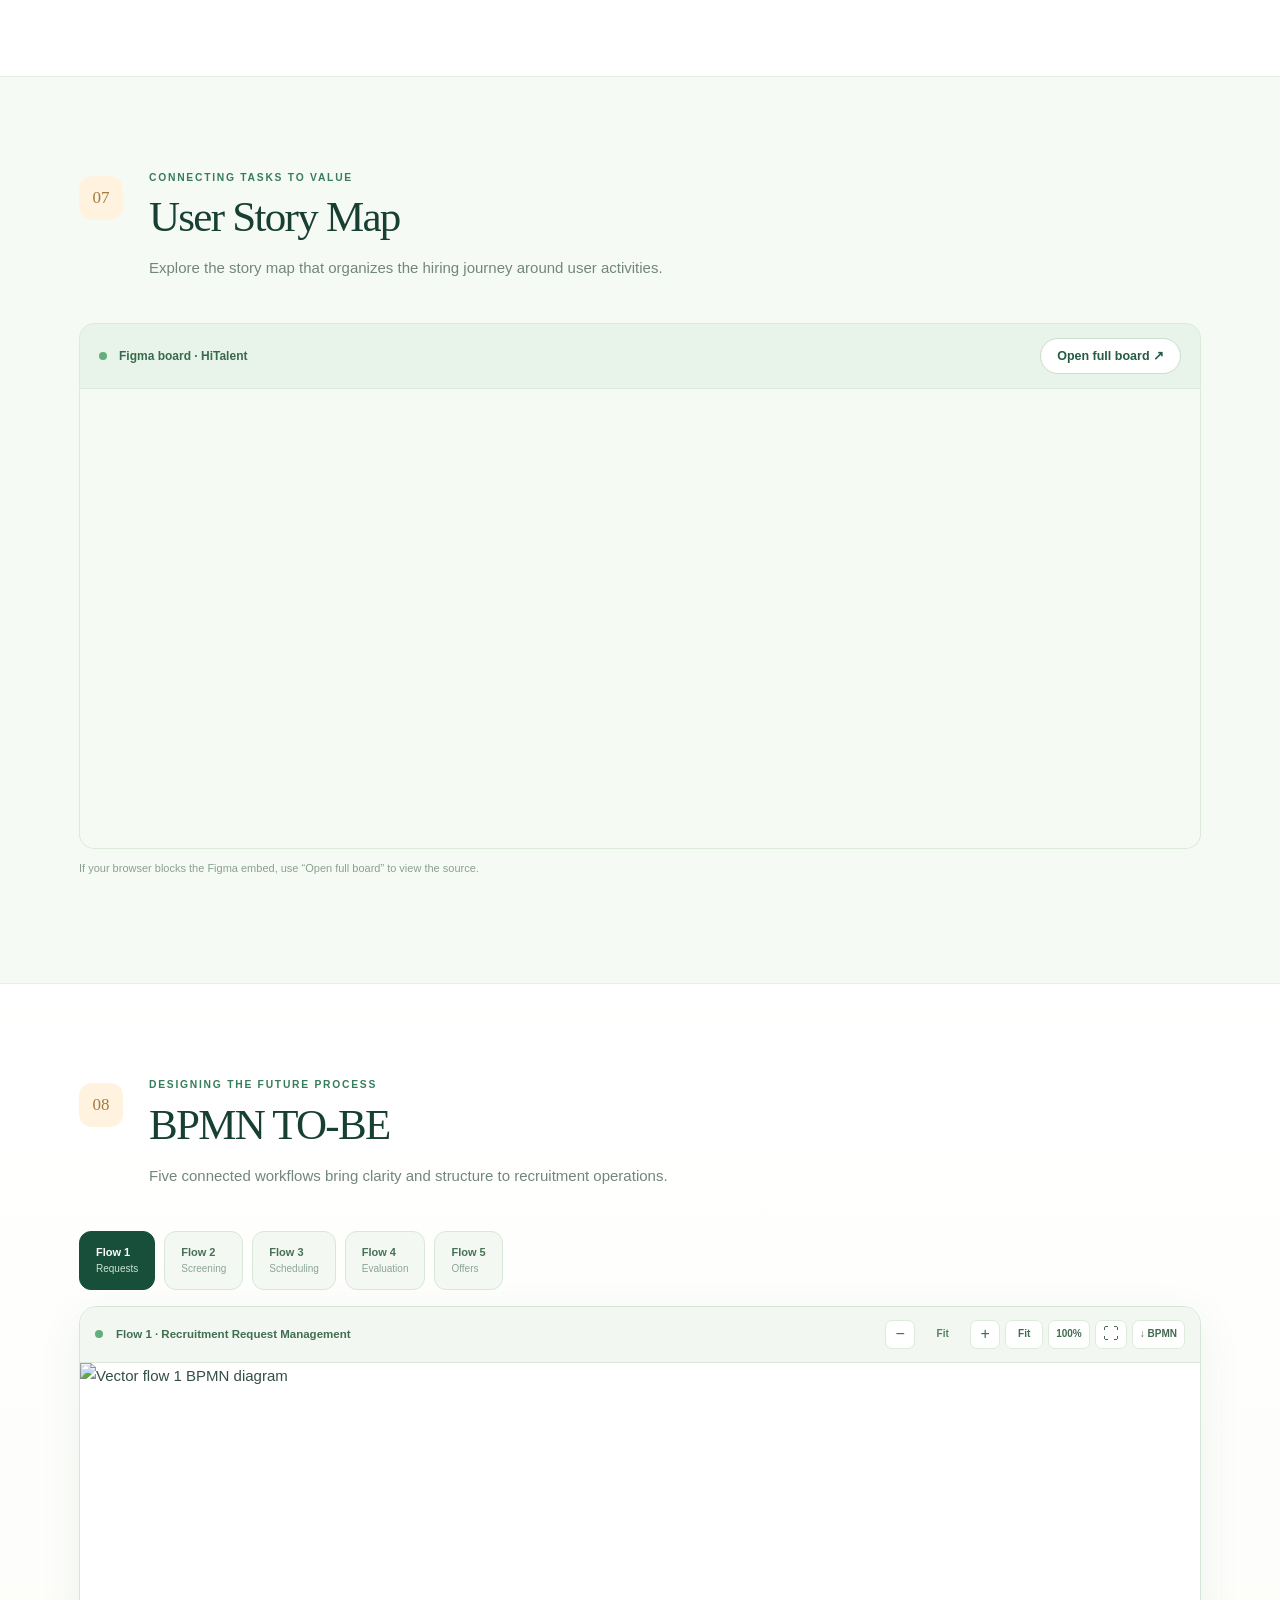
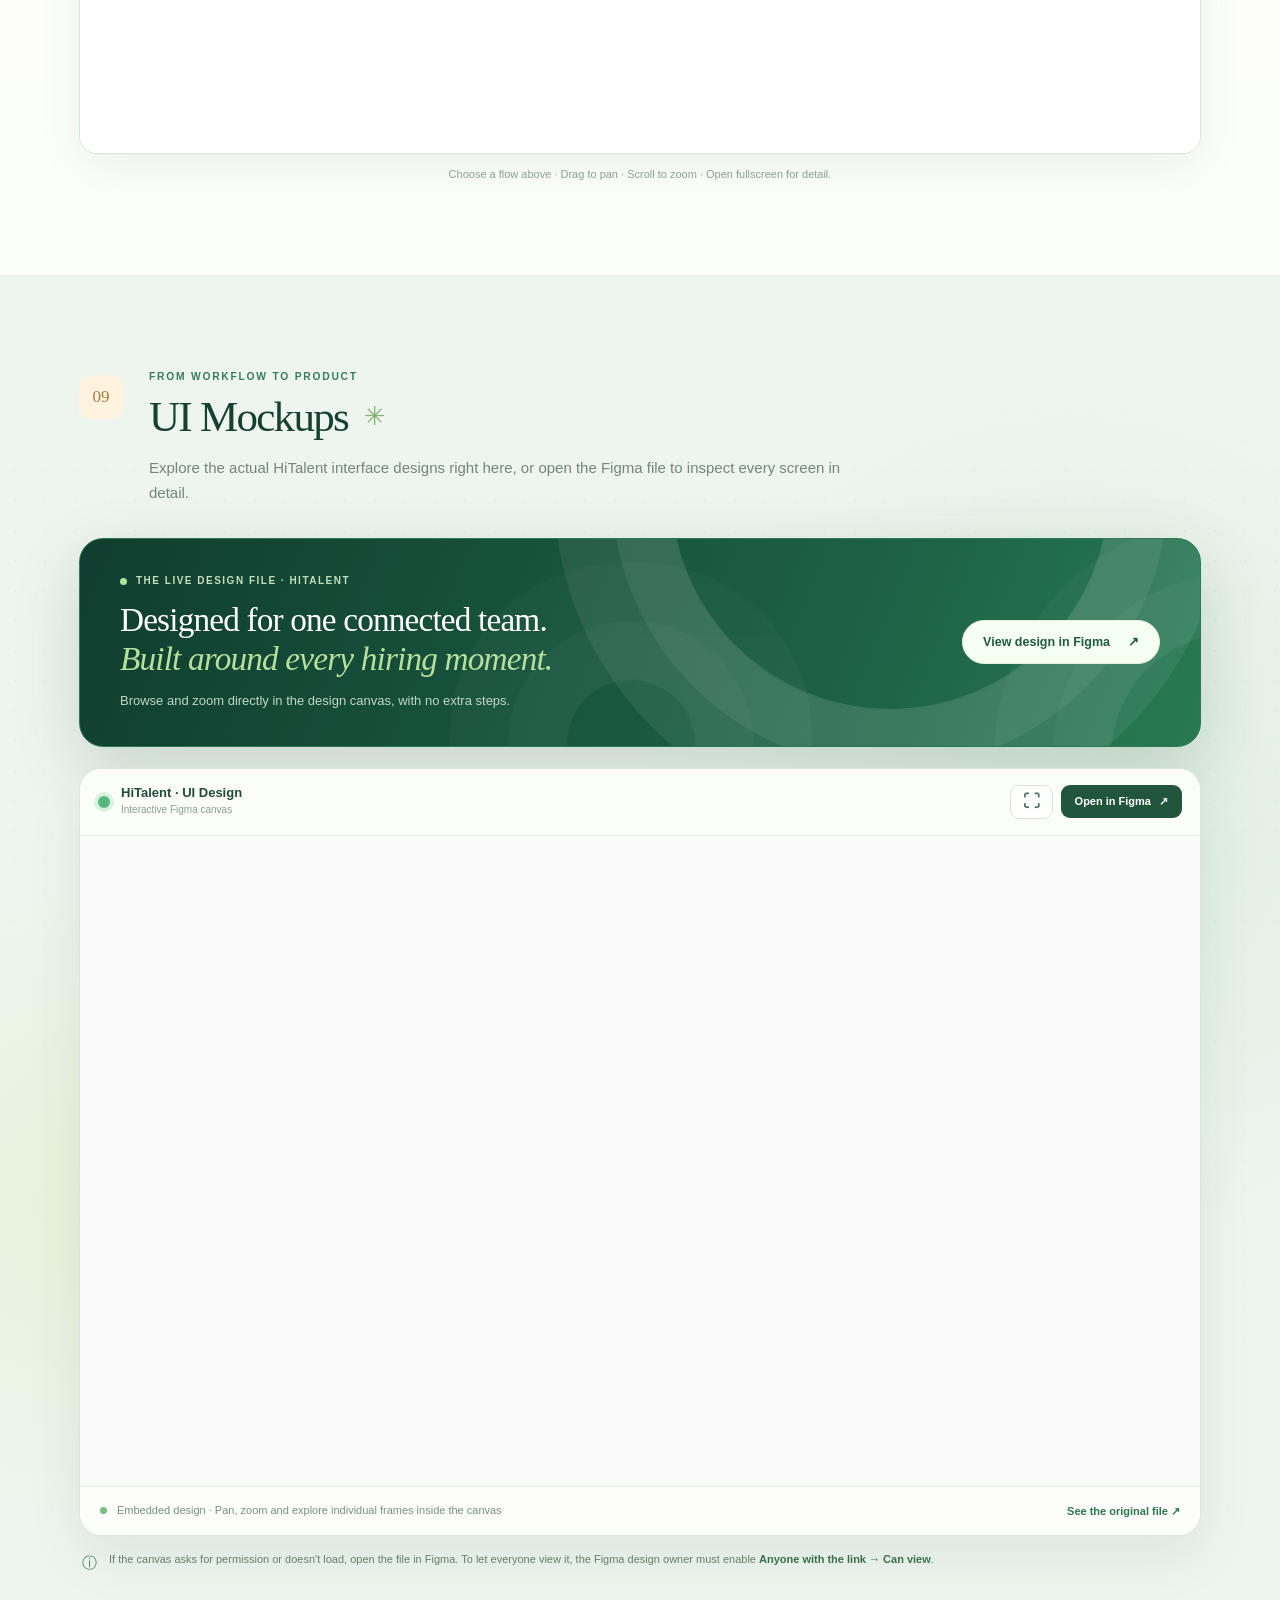
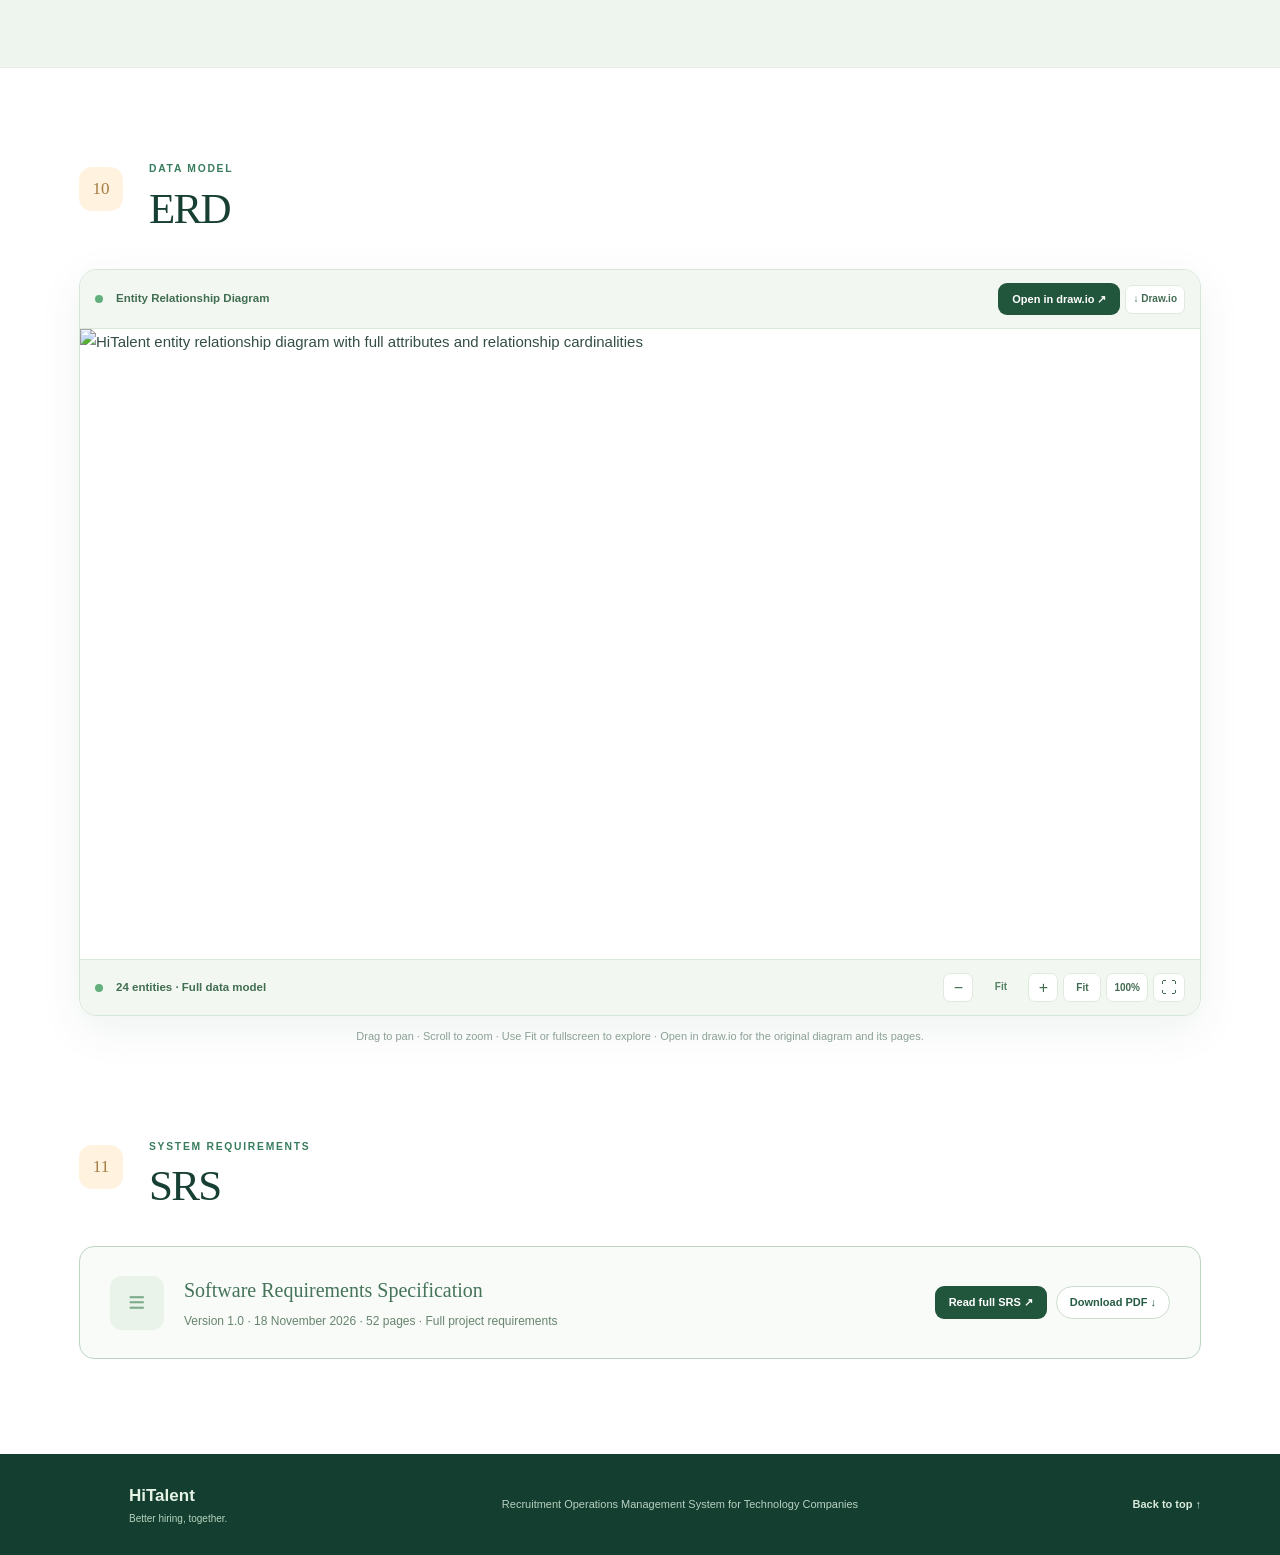
==== commit 2fd9f85f: "Update index.html" ====
--- a/index.html
+++ b/index.html
@@ -6,7 +6,7 @@
   <meta name="description" content="HiTalent — recruitment operations management for technology companies. Explore market research, user interviews, personas, BPMN workflows, UI mockups, ERD and the full SRS." />
   <meta name="theme-color" content="#144b3b" />
   <link rel="icon" href="assets/logo.svg" type="image/svg+xml" />
-  <link rel="stylesheet" href="css/styles.css" />
+  <link rel="stylesheet" href="styles.css" />
   <title>HiTalent — Recruitment Operations Management</title>
 </head>
 <body>
--- a/styles.css
+++ b/styles.css
@@ -0,0 +1,223 @@
+:root{--ink:#173f33;--text:#344e45;--muted:#6c8075;--sage:#e8f2e7;--pale:#f6faf5;--cream:#fcfdf9;--border:#dbe8dc;--deep:#104331;--green:#2b8060;--lightgreen:#67ab88;--mint:#d4e8d4;--amber:#e9c68c;--shadow:0 13px 46px rgba(20,66,47,.072);--radius:22px}
+*{box-sizing:border-box}html{scroll-behavior:smooth;scroll-padding-top:105px}body{margin:0;color:var(--text);font:15px/1.68 "Segoe UI",Inter,Arial,sans-serif;background:#fff}button,a{-webkit-tap-highlight-color:transparent}button{font:inherit}a{color:inherit}a:focus-visible,button:focus-visible,[tabindex]:focus-visible{outline:3px solid #c39b57;outline-offset:3px}a{text-decoration:none}img{max-width:100%}h1,h2,h3,p{margin-top:0}h1,h2,.persona-name,.chart-title,.fit-heading h3,.mock-header h3{font-family:Georgia,"Times New Roman",serif;letter-spacing:-.035em;color:var(--ink)}p{margin-bottom:14px}h3{font-size:20px}.container{max-width:1190px;padding:0 34px;margin:0 auto}.skip-link{position:absolute;top:-60px;left:12px;padding:10px 20px;background:#fff;z-index:1000}.skip-link:focus{top:12px}
+.site-header{position:sticky;top:0;z-index:80;background:rgba(255,255,252,.97);backdrop-filter:blur(18px);border-bottom:1px solid #e1e9de}.nav-wrap{max-width:1420px;margin:auto;min-height:74px;display:flex;align-items:center;gap:24px;padding:10px 26px}.brand{display:flex;align-items:center;gap:11px;flex:0 0 auto;color:var(--ink);font-size:20px;font-weight:750;line-height:1.1;letter-spacing:-.03em}.brand img{width:42px;height:42px;box-shadow:0 5px 15px rgba(36,103,73,.19);border-radius:13px}.brand small{display:block;font-size:10px;color:#83938a;letter-spacing:.085em;text-transform:uppercase;margin-top:6px;font-weight:600}.site-nav{display:flex;gap:0;align-items:center;overflow-x:auto;white-space:nowrap;scrollbar-width:thin;scrollbar-color:#dde8dc transparent;margin-left:auto}.site-nav a{font-size:11.5px;font-weight:650;color:#65796e;padding:15px 10px;border-radius:6px;transition:color .2s;background:transparent}.site-nav a:hover,.site-nav a.is-active{color:#0d6543;background:#ecf6ed}.mobile-menu-toggle{display:none}
+.hero{background:radial-gradient(ellipse at 100% 10%,#dbeee2 0%,transparent 46%),linear-gradient(115deg,#f7faf4 0%,#eef7ed 100%);overflow:hidden;border-bottom:1px solid #dfe9dd}.hero-container{max-width:1240px;padding:68px 34px 80px;margin:auto;display:grid;grid-template-columns:1.05fr .95fr;align-items:center;gap:68px;min-height:590px}.eyebrow,.kicker,.mock-kicker{color:#377c5d;font-weight:800;letter-spacing:.17em;font-size:10.3px;text-transform:uppercase}.eyebrow{display:flex;align-items:center;gap:12px;margin-bottom:23px}.status-dot{width:8px;height:8px;border-radius:50%;background:#62ae7c;display:inline-block;box-shadow:0 0 0 4px #def2df;flex-shrink:0}.hero h1{font-size:clamp(52px,5.8vw,80px);line-height:1.03;font-weight:500;max-width:600px;margin:0 0 25px}.hero h1 em{display:block;color:#4f9775;font-weight:400}.hero-summary{font-size:17px;line-height:1.7;color:#587266;max-width:550px;margin:0 0 30px}.hero-actions{display:flex;align-items:center;gap:15px;flex-wrap:wrap}.btn{display:inline-flex;align-items:center;justify-content:center;gap:18px;border-radius:100px;line-height:1.3;transition:transform .2s,box-shadow .2s;padding:13px 20px;font-size:12.5px;font-weight:800;border:1px solid transparent}.btn:hover{transform:translateY(-2px);box-shadow:0 8px 20px rgba(22,76,53,.12)}.btn-primary{background:var(--deep);color:white}.btn-ghost{color:var(--deep);background:transparent}.btn-small{padding:9px 16px;background:#fff;border-color:#ccdccc;color:#255b43}.hero-meta{margin-top:39px;display:flex;flex-wrap:wrap;gap:11px}.hero-meta span{border:1px solid #ccdfcf;border-radius:99px;padding:7px 11px;font-size:10.5px;color:#618373;background:#fff9;font-weight:700}
+.hero-visual{min-height:480px;position:relative;display:grid;place-items:center}.hero-deco{position:absolute;border-radius:50%;border:1px solid rgba(55,135,91,.15)}.hero-deco-one{width:600px;height:600px;right:-170px;top:-60px}.hero-deco-two{width:450px;height:450px;right:-95px;top:12px}.journey-panel{z-index:2;position:relative;width:min(100%,440px);background:#fff;border-radius:27px;box-shadow:0 30px 100px #1b5a4125;border:1px solid #e7efdf;padding:26px 28px;transform:rotate(2deg)}.journey-top{display:flex;align-items:center;justify-content:space-between;gap:8px;color:#718579;letter-spacing:.12em;font-size:9px;font-weight:800}.mini-mark{width:30px;height:30px;border-radius:10px;background:var(--ink);color:#fff;display:grid;place-items:center;letter-spacing:0}.live-pill{border-radius:40px;color:#2f9060;background:#edf8ed;padding:6px 9px;font-size:8px}.journey-panel h3{color:#1f4d39;font-size:27px;line-height:1.15;margin:24px 0;font-weight:600}.journey-flow{padding:5px 0 13px}.journey-step{border:1px solid #e0ebe0;border-radius:13px;background:#f8fbf8;padding:11px 12px;display:flex;align-items:center;gap:12px}.journey-step.active{background:#edf8ef;border-color:#bbe0c6}.journey-step.muted{opacity:.63}.journey-step b{display:block;font-size:12px;color:#325d49}.journey-step small{font-size:9.5px;color:#8a9c92}.journey-icon{display:grid;place-items:center;width:34px;height:34px;flex:none;color:#2e8961;background:#e0f0e3;border-radius:10px;font-size:19px}.checkmark{margin-left:auto;color:#2a9869}.progress-bubbles{display:flex;gap:3px;margin-left:auto}.progress-bubbles i{width:5px;height:5px;border-radius:50%;background:#78ae8a}.journey-connector{height:19px;margin-left:29px;border-left:2px dashed #bbcfbf}.journey-bottom{border-top:1px solid #edf3ea;padding-top:13px;font-size:8px;font-weight:800;letter-spacing:.13em;display:flex;justify-content:space-between;color:#9aab9e}.float-chip{z-index:4;position:absolute;background:#fff;border:1px solid #e5ecdf;border-radius:12px;padding:9px 14px;display:flex;gap:7px;align-items:center;color:#466656;font-weight:750;font-size:10px;box-shadow:var(--shadow);transform:rotate(-4deg)}.float-chip b{color:#2a9364}.chip-avatar{background:#e7f2db;color:#327d50;border-radius:50%;width:25px;height:25px;display:grid;place-items:center;font-size:9px}.chip-dark{background:#e7e8da;color:#516d56}.float-chip-hr{left:-25px;top:80px}.float-chip-tech{right:-26px;bottom:80px;transform:rotate(5deg)}
+.section{padding:92px 0;scroll-margin-top:82px}.muted-section{background:var(--pale);border-top:1px solid #e9efe8;border-bottom:1px solid #e9efe8}.section-intro{display:flex;align-items:flex-start;gap:26px;margin-bottom:42px}.section-index{font:500 17px Georgia,serif;color:#a37b3f;background:#fff3e0;display:flex;align-items:center;justify-content:center;width:44px;height:44px;border-radius:13px;flex:0 0 44px;margin-top:7px}.kicker{margin:0 0 6px}.section-intro h2{font-size:43px;font-weight:500;line-height:1.17;margin:0 0 13px}.section-lead{max-width:730px;color:#73867b;font-size:15px;line-height:1.7;margin:0}.chart-grid{display:grid;grid-template-columns:repeat(2,minmax(0,1fr));gap:24px;margin-bottom:64px}.chart-card{background:#fff;border:1px solid #e0eade;border-radius:21px;padding:25px 28px;display:flex;flex-direction:column;box-shadow:0 9px 34px rgba(38,93,58,.035)}.chart-intro{font-size:13.5px;color:#527264;min-height:55px;margin:0 0 22px;line-height:1.62}.chart-visual{flex:1;min-height:305px;display:flex;flex-direction:column;justify-content:center}.chart-title{border-top:1px solid #e6eee5;padding:14px 0 3px;font-size:18px;font-weight:600;margin:15px 0 3px}.chart-source{font-size:10.7px;color:#9aaa9d;line-height:1.6;margin:0}.chart-source cite{font-style:normal}.donut-layout{display:grid;grid-template-columns:205px 1fr;align-items:center;gap:14px}.donut{width:204px;height:204px;border-radius:50%;position:relative;box-shadow:inset 0 0 0 1px #fff}.donut-hole{position:absolute;inset:47px;background:white;border-radius:50%;display:grid;place-content:center;text-align:center;color:#185d44;box-shadow:0 0 0 7px #ffffff70}.donut-hole b{font-size:28px;line-height:1.1}.donut-hole span{font-size:9px;color:#83a08d;letter-spacing:.04em}.donut-legend{display:flex;flex-direction:column;gap:7px}.donut-legend div{display:flex;gap:8px;align-items:flex-start;color:#66796d;font-size:10px;line-height:1.4}.donut-legend i{display:block;flex:0 0 8px;height:8px;border-radius:50%;margin-top:4px}.donut-legend b{color:#315747;white-space:nowrap;font-size:10px}.bar-chart{display:flex;flex-direction:column;gap:8px}.bar-line{display:grid;grid-template-columns:155px minmax(0,1fr) 49px;align-items:center;gap:8px;min-height:24px}.bar-label{font-size:10.4px;color:#6c8074;text-align:right;line-height:1.2}.bar-track{height:13px;background:repeating-linear-gradient(to right,#f0f5ef 0,#f0f5ef 1px,transparent 1px,transparent 25%);border-left:1px solid #dce7db;position:relative;overflow:hidden;border-radius:0 7px 7px 0}.bar-fill{height:100%;width:var(--bar-width);border-radius:0 5px 5px 0;background:linear-gradient(90deg,#58ad81,#258f68);min-width:2px}.bar-line.highlight .bar-fill{background:linear-gradient(90deg,#d2ab65,#bd8744)}.bar-value{font-size:10px;color:#436a54;font-variant-numeric:tabular-nums;font-weight:700}.bar-axis{font-size:9px;display:flex;justify-content:space-between;color:#adb9ac;margin:5px 53px 0 164px}.chart-visual .bar-chart.dense{gap:6px}.chart-visual .bar-chart.dense .bar-line{min-height:21px}.chart-visual .bar-chart.dense .bar-label{font-size:9.5px}.text-block{margin:40px 0 0}.minor-heading{display:flex;align-items:center;gap:12px;margin-bottom:11px}.minor-heading span{font-size:11px;letter-spacing:.08em;color:#6ca181;font-weight:800}.minor-heading h3{margin:0;font-size:26px;font-family:Georgia,serif;font-weight:500;color:var(--ink)}.text-block>p{max-width:940px;color:#5e7468;font-size:14px;line-height:1.8}.role-lines{display:grid;grid-template-columns:1fr 1fr;gap:16px;margin:18px 0 0}.role-lines>div{display:flex;align-items:flex-start;gap:12px}.role-icon{width:35px;height:35px;border-radius:11px;background:#dcefe1;color:#307c55;display:grid;place-items:center;font-weight:800;font-size:10px;flex-shrink:0}.role-icon-tech{background:#eee9dd;color:#95744d}.role-lines p{font-size:13px;color:#5d7468;line-height:1.65}.role-lines b{color:#285640}.solutions-block{margin-top:50px}.comparison-scroll{overflow-x:auto;border:1px solid #deebe1;border-radius:15px;box-shadow:0 7px 20px #2b67410a;background:#fff}.comparison-table,.fit-table{width:100%;min-width:810px;border-collapse:collapse;text-align:left;font-size:12px;line-height:1.57}.comparison-table thead,.fit-table thead{background:#184a37;color:#e9f5e9}.comparison-table thead th,.fit-table thead th{font-size:11px;font-weight:650;padding:15px 16px;letter-spacing:.01em}.comparison-table tbody th{color:#2f644b;width:17%;font-weight:700;text-align:left}.comparison-table tbody td,.comparison-table tbody th,.fit-table tbody td{padding:13px 16px;vertical-align:top;border-bottom:1px solid #edf2ea}.comparison-table tbody tr:nth-child(even),.fit-table tbody tr:nth-child(even){background:#f8fbf7}.comparison-table tbody tr:last-child>*{border-bottom:0}.table-note{color:#94a399!important;font-size:11px!important;margin-top:8px}.gap-block{margin-top:52px;border-left:3px solid #cae4d4;padding-left:22px}
+.interview-grid{display:grid;grid-template-columns:repeat(3,minmax(0,1fr));gap:20px;align-items:stretch}.interview-card{background:#fff;border:1px solid #e2ebdf;border-radius:20px;overflow:hidden;display:flex;flex-direction:column;box-shadow:var(--shadow)}.interview-head{display:flex;gap:13px;align-items:center;padding:15px;border-bottom:1px solid #ebf0e8}.interview-head img{width:78px;height:86px;object-fit:cover;border-radius:13px;box-shadow:0 5px 13px #1c463315}.interview-meta{min-width:0}.interview-meta h3{font:600 20px/1.1 Georgia,serif;margin:0 0 8px;color:#1b4f38}.interview-meta p{margin:0;color:#8d9a8f;font-size:11px;line-height:1.45}.interview-meta strong{font-size:10px;color:#408361;display:block;margin:0 0 3px;letter-spacing:.07em}.interview-body{padding:18px 20px 21px;display:flex;flex-direction:column;gap:17px;flex:1}.interview-block h4{font-size:10.5px;color:#3c8864;letter-spacing:.12em;text-transform:uppercase;margin:0 0 6px}.interview-block p,.interview-block li{font-size:12.2px;line-height:1.64;color:#5a7164;margin:0}.interview-block ul{padding-left:16px;margin:0;display:grid;gap:5px}.interview-block ul li::marker{color:#9cbfa5}.interview-quote{margin-top:auto;background:#f1f7ed;border-left:3px solid #d5b474;padding:13px 14px;border-radius:0 8px 8px 0;color:#446d55;font-size:12px;font-style:italic;line-height:1.65}
+.persona-list{display:grid;gap:28px}.persona-card{background:#fff;border:1px solid #e3ebe0;border-radius:22px;display:grid;grid-template-columns:255px 1fr;overflow:hidden;box-shadow:var(--shadow)}.persona-photo{position:relative;background:#ebf3e9;min-height:460px}.persona-photo img{width:100%;height:100%;object-fit:cover;display:block}.persona-content{padding:25px 29px 25px}.persona-header{margin-bottom:18px}.persona-kicker{font-size:10px;font-weight:800;letter-spacing:.15em;color:#85a08c;margin:0 0 3px}.persona-name{font-weight:600;font-size:29px;margin:0 0 5px}.persona-header .role-label{color:#799082;font-size:11px}.persona-grid{display:grid;grid-template-columns:1fr 1fr;gap:13px}.persona-box{background:#f1f7ef;border:1px solid #e4eee0;border-radius:13px;padding:14px 15px}.persona-box:nth-child(2),.persona-box:nth-child(3){background:#f9faf4}.persona-box h4{margin:0 0 8px;color:#2b6d50;font-size:12px}.persona-box ul{list-style-type:disc;padding-left:17px;margin:0}.persona-box li,.persona-box p{font-size:11.7px;line-height:1.62;color:#627a6a;margin:0 0 4px}.persona-box li::marker{color:#7eab8d}.persona-quote{font:italic 13.2px/1.7 Georgia,serif;margin-top:14px;padding:13px 18px;color:#557256;background:#fff7e6;border-radius:9px}
+.diagram-section{background:linear-gradient(#fff,#fcfef9)}.diagram-insight{padding:13px 20px;border-radius:10px;background:#fff5dc;color:#95784c;border-left:3px solid #e8c47e;font-size:12.5px;margin-bottom:18px}.bpmn-panel{background:#fff;border:1px solid #d5e5d7;border-radius:18px;overflow:hidden;box-shadow:var(--shadow)}.bpmn-toolbar{display:flex;justify-content:space-between;gap:15px;align-items:center;padding:13px 15px;background:#f2f8f1;border-bottom:1px solid #dbe7da}.diagram-title{font-size:11.5px;color:#416d51;font-weight:800;display:flex;gap:13px;align-items:center;max-width:50%;min-width:0}.diagram-title span:last-child{overflow:hidden;text-overflow:ellipsis;white-space:nowrap}.diagram-tools{display:flex;gap:5px;align-items:center}.diagram-tools button,.download-bpmn{display:grid;place-items:center;background:#fff;border:1px solid #deeadb;color:#426b51;min-width:30px;height:29px;padding:0 7px;border-radius:7px;cursor:pointer;font-size:16px;line-height:1}.diagram-tools button:hover,.download-bpmn:hover{background:#e4f3e7}.diagram-tools .small-text,.download-bpmn{font-size:10px;font-weight:800;min-width:38px}.diagram-tools .zoom-label{min-width:45px;text-align:center;color:#538163;font-size:10px;font-weight:800}.diagram-tools .download-bpmn{white-space:nowrap}.bpmn-viewport{height:390px;position:relative;background:#fff;overflow:hidden;cursor:grab;touch-action:none;overscroll-behavior:contain}.bpmn-viewport:active,.bpmn-viewport.dragging{cursor:grabbing}.bpmn-canvas{position:absolute;top:0;left:0;transform-origin:0 0;will-change:transform;user-select:none}.bpmn-canvas img{display:block;max-width:none;pointer-events:none;user-select:none}.diagram-hint{font-size:11px;color:#8ba195;text-align:center;margin:11px 0 0}.bpmn-panel:fullscreen{border-radius:0;display:flex;flex-direction:column;background:#fff}.bpmn-panel:fullscreen .bpmn-viewport{height:auto;flex:1}.flow-tabs{display:flex;flex-wrap:wrap;gap:9px;margin-bottom:16px}.flow-tabs button{cursor:pointer;text-align:left;padding:11px 16px;background:#f4f8f2;border:1px solid #d7e8d9;border-radius:12px;font-weight:750;font-size:11px;color:#477055;transition:.2s}.flow-tabs button span{display:block;color:#8ba499;font-size:10px;font-weight:500}.flow-tabs button.selected,.flow-tabs button:hover{color:white;background:#184f3b;border-color:#184f3b}.flow-tabs button.selected span,.flow-tabs button:hover span{color:#c9e3d2}
+.problem-grid{display:grid;grid-template-columns:1fr 1fr;gap:24px}.problem-role{background:#fff;border:1px solid #dfeadd;border-radius:20px;padding:26px 27px;box-shadow:var(--shadow)}.problem-role-heading{display:flex;gap:14px;align-items:center;margin-bottom:20px}.problem-icon{display:grid;place-items:center;width:51px;height:51px;border-radius:16px;background:#e0f2e6;color:#228057;font-size:14px;font-weight:800}.problem-icon-tech{background:#fff2dd;color:#ba874b}.problem-role-heading h3{font-size:26px;font-family:Georgia,serif;font-weight:500;color:#204e3d;margin:0}.problem-role-heading p{font-size:10px;letter-spacing:.14em;color:#a4b2a8;margin:0}.problem-role ol{list-style:none;padding:0;margin:0;counter-reset:problems;display:grid;gap:18px}.problem-role li{counter-increment:problems;display:flex;align-items:flex-start;gap:14px;color:#5f796c;font-size:13px;line-height:1.6}.problem-role li:before{content:counter(problems,decimal-leading-zero);font-weight:800;flex:none;color:#78a786;font-size:11px;letter-spacing:.04em;margin-top:2px}.solution-concept{display:flex;align-items:flex-start;gap:21px;background:linear-gradient(115deg,#f1f7ef,#fff);border:1px solid #dfeadf;border-radius:16px;padding:24px 26px;margin-bottom:35px}.solution-symbol{font-size:32px;color:#2c8660}.solution-concept h3{font-family:Georgia,serif;font-size:24px;color:var(--ink);font-weight:500;margin:0 0 5px}.solution-concept p{color:#667e70;font-size:13.5px;margin:0;max-width:810px}.fit-section{margin:26px 0}.fit-heading{display:flex;align-items:center;gap:11px;margin-bottom:12px}.fit-heading h3{font-size:24px;font-weight:500;margin:0}.fit-table tbody td:first-child{color:#75a184;font-weight:800}.fit-table tbody td:nth-child(2){font-weight:700;color:#325d48}.fit-table tbody td{font-size:12.4px}
+.embed-header{display:flex;justify-content:space-between;align-items:center;gap:20px;background:#e8f3e9;border:1px solid #dce9db;border-radius:15px 15px 0 0;padding:14px 19px;font-size:12px;color:#376b4c;font-weight:800}.embed-header>span{display:flex;gap:12px;align-items:center}.story-embed{height:460px;background:#f5faf3;border:1px solid #dce9db;border-top:0;border-radius:0 0 15px 15px;overflow:hidden}.story-embed iframe{height:100%;width:100%;border:none}.embed-note{font-size:11px;color:#8aa08e;margin-top:10px}
+.mock-header{background:#fff;border:1px solid #dce9d9;border-radius:18px;display:flex;justify-content:space-between;align-items:center;gap:20px;padding:25px 30px;margin-bottom:18px;box-shadow:var(--shadow)}.mock-header h3{font-size:27px;font-weight:500;margin:3px 0 7px}.mock-header p{font-size:13px;color:#75877a;line-height:1.5;margin:0}.mockup-container{border:1px solid #dae8dc;border-radius:18px;overflow:hidden;background:#e8efe7;box-shadow:var(--shadow)}.mockup-tabs{display:flex;gap:4px;padding:10px;background:#e8f3e6;flex-wrap:wrap}.mockup-tabs button{border:1px solid transparent;border-radius:8px;padding:8px 15px;cursor:pointer;font-size:11px;font-weight:750;background:transparent;color:#61856b}.mockup-tabs button.is-active{background:#fff;border-color:#d5e5d4;color:#1d6546;box-shadow:0 2px 9px #12422810}.mockup-window{padding:19px 19px 20px}.mockup-window-top{background:#fff;border:1px solid #e1e7e1;border-bottom:0;border-radius:14px 14px 0 0;display:flex;align-items:center;justify-content:space-between;padding:10px 15px;color:#9ea9a1;font-size:10px}.window-dots{display:flex;gap:5px}.window-dots i{display:inline-block;width:8px;height:8px;border-radius:50%;background:#d6dfe1}.window-dots i:first-child{background:#efd2c0}.window-dots i:nth-child(2){background:#f4e8be}.window-dots i:last-child{background:#bddfc4}.mockup-window-top a{font-size:17px;color:#557d62}.mockup-app{min-height:380px;display:grid;grid-template-columns:165px 1fr;background:#fafcf9;border:1px solid #e1e7e1;border-radius:0 0 13px 13px;overflow:hidden}.mock-sidebar{background:#174a39;padding:18px 13px;position:relative}.mock-brand{display:flex;align-items:center;gap:9px;color:#fff;font-size:15px;font-weight:800;margin-bottom:27px}.mock-brand img{width:25px;height:25px}.mock-sidebar-label{font-size:8px;color:#75b394;letter-spacing:.15em;margin-left:8px}.mock-side-item{margin-top:6px;padding:9px 10px;border-radius:6px;color:#a3c6b2;font-size:11px;display:flex;align-items:center;gap:11px}.mock-side-item.on{background:#2e6750;color:#fff}.mock-aside-foot{color:#a2c4ac;font-size:8px;position:absolute;bottom:16px;left:22px}.mock-content{padding:24px 29px;background:#f8fbf8;overflow:hidden}.mock-greeting{font-size:10px;color:#8ca294;letter-spacing:.09em;font-weight:750;margin:0 0 8px}.mock-title{font-size:23px;font-family:Georgia,serif;color:#1d4a38;margin:0 0 4px;font-weight:600}.mock-subtitle{font-size:11px;color:#8fa092;line-height:1.6;margin:0 0 22px}.mock-stats{display:grid;grid-template-columns:repeat(4,1fr);gap:11px;margin-bottom:19px}.mock-stat{background:#fff;border:1px solid #e2e9e0;padding:13px;border-radius:10px}.mock-stat small{display:block;color:#829687;font-size:9px}.mock-stat b{font-size:22px;color:#19543b;display:block;line-height:1.4}.mock-stat em{font-size:9px;color:#3f986b;font-style:normal}.mock-row{display:grid;grid-template-columns:1.3fr 1fr;gap:15px}.mock-box{background:#fff;border:1px solid #e4eae2;border-radius:10px;padding:14px 16px;min-width:0}.mock-box h4{font-size:11px;color:#2e5e44;margin:0 0 13px}.mock-progress{display:flex;align-items:center;gap:8px;margin:11px 0;color:#5d7964;font-size:10px}.mock-progress>span:first-child{min-width:92px}.mock-progress>div{flex:1;border-radius:5px;background:#e9f2e9;height:8px;overflow:hidden}.mock-progress>div>i{display:block;height:100%;background:#64ad80;border-radius:5px}.mock-list-item{display:flex;align-items:center;justify-content:space-between;gap:7px;border-bottom:1px solid #edf2ed;padding:9px 0;font-size:10px;color:#526a59}.mock-list-item:last-child{border-bottom:0}.mock-tag{border-radius:20px;font-size:8px;padding:4px 9px;font-weight:700;background:#e8f4e7;color:#318457;white-space:nowrap}.mock-tag.yellow{background:#fbefd7;color:#ae854c}.mock-tag.blue{background:#e5f0fb;color:#638ca7}.mock-mini-table{width:100%;border-collapse:collapse;font-size:10px;color:#4b6755}.mock-mini-table th{text-align:left;color:#9dac9f;font-size:9px;padding:9px;border-bottom:1px solid #e6eee4}.mock-mini-table td{padding:12px 9px;border-bottom:1px solid #e9efea}.mock-mini-table tr:last-child td{border-bottom:0}.mock-mini-table td:first-child{font-weight:750;color:#355b45}.mock-avatar{display:inline-grid;place-items:center;background:#d6e7d8;color:#4a855d;border-radius:50%;width:22px;height:22px;font-size:8px;margin-right:5px}.mock-card-grid{display:grid;grid-template-columns:repeat(3,1fr);gap:10px}.mock-candidate{background:#fff;border:1px solid #dfe8df;border-radius:10px;padding:17px}.mock-candidate b{display:block;font-size:12px;color:#35654a;margin:7px 0}.mock-candidate small{display:block;color:#9cae9d;font-size:9px;line-height:1.5}.mock-score{font-size:16px;font-weight:800;color:#3f9972;margin-top:11px}.mock-score small{display:inline}.direct-embed{margin-top:15px;border:1px solid #dce6d9;background:white;border-radius:15px;overflow:hidden}.direct-embed-head{display:flex;justify-content:space-between;align-items:center;padding:16px 21px;gap:18px}.direct-embed-head b{display:block;color:#38664d;font-size:13px}.direct-embed-head small{display:block;color:#91a094;font-size:11px}.direct-embed-head button{background:#e9f5e9;border:1px solid #d6ead8;color:#2d744f;font-size:11px;font-weight:800;border-radius:8px;padding:10px 13px;cursor:pointer}.direct-embed iframe{width:100%;height:420px;border:0;border-top:1px solid #e6eee6}.direct-embed p{font-size:11px;padding:0 20px;color:#869b88}.direct-embed p a{color:#268158;text-decoration:underline}.pending-placeholder{border:1.5px dashed #bed5c4;background:#f8fbf7;border-radius:15px;padding:27px 30px;display:flex;gap:20px;align-items:center}.pending-icon{color:#7eab8c;font-size:29px;background:#eaf3e9;border-radius:12px;width:54px;height:54px;flex-shrink:0;display:grid;place-items:center}.pending-placeholder h3{font-family:Georgia,serif;font-size:20px;font-weight:500;margin:0 0 3px;color:#45745a}.pending-placeholder p{margin:0;color:#99aa9d;font-size:12px}.pending-mark{margin-left:auto;color:#7f9986;background:#e5efe5;font-size:9px;font-weight:800;padding:7px 10px;border-radius:40px;white-space:nowrap}.compact-section-intro{margin-bottom:22px}.section-end{padding-top:0;padding-bottom:95px}.site-footer{background:#143e30;color:#e4f3e6;padding:28px 0}.footer-inner{display:flex;align-items:center;justify-content:space-between;gap:20px}.footer-brand{display:flex;align-items:center;gap:11px}.footer-brand img{width:39px}.footer-brand b{display:block;font-size:17px}.footer-brand small{display:block;color:#b5d4bf;font-size:10px}.footer-inner p{margin:0;color:#b8d1c1;font-size:11px}.footer-inner>a{color:#d9e9dc;font-size:11px;font-weight:700}
+@media(max-width:1180px){.nav-wrap{flex-wrap:wrap;gap:4px 20px}.site-nav{margin-left:0;flex:1 1 800px}.hero-container{gap:20px}.float-chip-hr{left:-5px}.float-chip-tech{right:-4px}.chart-card{padding:22px 19px}.donut-layout{grid-template-columns:170px 1fr}.donut{width:168px;height:168px}.donut-hole{inset:40px}.donut-hole b{font-size:25px}.bar-line{grid-template-columns:137px minmax(0,1fr) 44px}.bar-axis{margin-left:145px}}
+@media(max-width:920px){.nav-wrap{min-height:68px;padding:9px 17px}.site-nav{max-width:100%}.hero-container{grid-template-columns:1fr;padding:65px 34px 60px;gap:35px}.hero-visual{min-height:430px}.hero h1{max-width:800px}.float-chip-hr{left:calc(50% - 290px)}.float-chip-tech{right:calc(50% - 290px)}.chart-grid{grid-template-columns:1fr}.chart-card{max-width:none}.chart-intro{min-height:auto}.donut-layout{justify-content:center;grid-template-columns:220px minmax(0,300px);gap:28px}.donut{width:210px;height:210px}.donut-hole{inset:50px}.bar-line{grid-template-columns:190px minmax(0,1fr) 52px}.bar-axis{margin-left:198px}.interview-grid{grid-template-columns:1fr 1fr}.persona-card{grid-template-columns:210px 1fr}.persona-photo{min-height:390px}.persona-grid{gap:9px}.persona-content{padding:20px}.persona-box{padding:11px}.mock-row{grid-template-columns:1fr}.mock-stats{grid-template-columns:repeat(2,1fr)}}
+@media(max-width:650px){body{font-size:14px}.container{padding:0 18px}.site-header{position:sticky}.nav-wrap{display:flex;justify-content:space-between;flex-wrap:wrap;padding:9px 14px}.brand{font-size:18px}.brand img{width:38px;height:38px}.mobile-menu-toggle{display:block;background:#edf5ea;border:1px solid #d5e7d5;color:#286346;border-radius:8px;padding:3px 12px;font-size:20px;cursor:pointer}.site-nav{display:none;flex:1 1 100%;max-height:65vh;overflow-y:auto;white-space:normal;padding:7px 0 3px;display:none;flex-direction:column;align-items:stretch}.site-nav.open{display:flex}.site-nav a{padding:10px 13px;font-size:12px}.hero-container{padding:52px 20px 54px}.hero h1{font-size:55px}.hero-summary{font-size:15px}.hero-visual{min-height:405px}.journey-panel{width:94%;padding:20px 21px;transform:rotate(1deg)}.journey-panel h3{font-size:23px}.float-chip{display:none}.hero-meta{margin-top:27px}.section{padding:65px 0}.section-index{width:36px;height:36px;flex-basis:36px;font-size:14px;border-radius:10px}.section-intro{gap:13px;margin-bottom:28px}.section-intro h2{font-size:34px}.section-lead{font-size:13px}.chart-grid{gap:15px;margin-bottom:38px}.chart-card{padding:22px 17px}.chart-visual{min-height:245px}.donut-layout{grid-template-columns:1fr;justify-items:center;gap:15px}.donut-legend{display:grid;grid-template-columns:1fr 1fr;gap:9px 12px}.donut-legend div{font-size:9px}.bar-line{grid-template-columns:115px minmax(0,1fr) 42px;gap:5px}.bar-label{font-size:9px}.bar-axis{margin:5px 43px 0 120px}.chart-visual .bar-chart.dense .bar-label{font-size:8.5px}.text-block{margin-top:25px}.minor-heading h3{font-size:23px}.role-lines{grid-template-columns:1fr}.interview-grid{grid-template-columns:1fr}.interview-head img{width:100px;height:100px}.interview-meta h3{font-size:23px}.interview-body{padding:20px}.interview-block p,.interview-block li{font-size:12.7px}.persona-card{grid-template-columns:1fr}.persona-photo{min-height:0;max-height:330px;overflow:hidden}.persona-photo img{max-height:330px;object-position:50% 34%}.persona-grid{grid-template-columns:1fr}.persona-box li,.persona-box p{font-size:12.2px}.problem-grid{grid-template-columns:1fr}.bpmn-toolbar{flex-direction:column;align-items:stretch;gap:8px}.diagram-title{max-width:none}.diagram-tools{flex-wrap:wrap}.bpmn-viewport{height:320px}.flow-tabs button{flex:1 1 30%;padding:9px 11px}.embed-header{flex-direction:column;align-items:flex-start}.story-embed{height:340px}.mock-header{align-items:flex-start;flex-direction:column;padding:20px}.mock-header h3{font-size:24px}.mockup-window{padding:9px}.mockup-app{grid-template-columns:45px 1fr}.mock-sidebar{padding:10px 5px}.mock-brand{font-size:0;justify-content:center}.mock-brand img{width:25px}.mock-sidebar-label,.mock-side-item span,.mock-aside-foot{display:none}.mock-side-item{justify-content:center;padding:8px 5px}.mock-content{padding:16px 12px}.mock-title{font-size:19px}.mock-card-grid{grid-template-columns:1fr}.mock-row{grid-template-columns:1fr}.mock-stat b{font-size:18px}.mock-mini-table{font-size:9px}.mock-mini-table th,.mock-mini-table td{padding:7px 4px}.direct-embed-head{align-items:flex-start;flex-direction:column}.pending-placeholder{padding:20px;flex-wrap:wrap}.pending-mark{margin-left:0}.footer-inner{flex-wrap:wrap}}
+@media(prefers-reduced-motion:reduce){html{scroll-behavior:auto}*,*:before,*:after{transition:none!important}}
+
+/* ===== HiTalent / visual design refresh: editorial motion + interface gallery ===== */
+:root { --mint-900:#133e32; --mint-700:#266a4a; --lime:#caec9b; --line:#dce9dd; }
+html { scroll-padding-top:100px; }
+body { overflow-x:hidden; }
+:focus-visible { outline:3px solid #82be7e !important; outline-offset:3px; }
+.reading-progress {position:fixed;top:0;left:0;right:0;height:3px;z-index:150;background:transparent;pointer-events:none}
+.reading-progress span{display:block;width:100%;height:100%;background:linear-gradient(90deg,#b1de82,#4baa80,#2b8479);transform:scaleX(0);transform-origin:left center;box-shadow:0 0 12px #8cc9a370}
+.site-header{backdrop-filter:blur(16px);-webkit-backdrop-filter:blur(16px)}
+.hero{isolation:isolate;overflow:hidden}
+.hero-container{position:relative;z-index:3}
+.hero-ambient{position:absolute;inset:0;pointer-events:none;z-index:0;overflow:hidden;mix-blend-mode:screen}
+.ambient-ring{position:absolute;border:1px solid #d5edc421;display:block;border-radius:50%;width:610px;height:610px;left:-245px;top:-240px;box-shadow:0 0 0 45px #ffffff05,0 0 0 94px #a9d5ae0a,0 0 0 163px #ffffff03;animation:ambientDrift 21s ease-in-out infinite alternate}
+.ring-two{width:500px;height:500px;left:auto;right:-155px;top:185px;animation-delay:-7s;animation-duration:26s;border-color:#f4ffdc20}
+.ambient-glow{position:absolute;width:700px;height:680px;filter:blur(60px);border-radius:50%;opacity:.23;will-change:transform;animation:glowDrift 18s ease-in-out infinite alternate}
+.glow-one{top:-250px;right:-75px;background:radial-gradient(ellipse,#d6eba8,transparent 65%)}
+.glow-two{bottom:-450px;left:3%;background:radial-gradient(ellipse,#8dbb96,transparent 68%);animation-delay:-8s}
+.ambient-star{position:absolute;font-size:24px;color:#d8f3cc58;animation:starFloat 7s ease-in-out infinite alternate}.star-one{top:16%;left:45%}.star-two{bottom:17%;right:8%;animation-delay:-3s}
+.hero-visual:after{content:'';position:absolute;right:-42px;top:-25px;width:132px;height:132px;border:1px dashed #c8e1c64d;border-radius:50%;animation:spinHalo 36s linear infinite;pointer-events:none}
+.hero .eyebrow{box-shadow:0 8px 25px #08392716}
+.hero h1 em{position:relative;z-index:1}.hero h1 em:after{content:'';position:absolute;left:-2%;right:-2%;height:.16em;bottom:0;z-index:-1;border-radius:100%;background:#cbef9870;transform:rotate(-2deg);filter:blur(2px)}
+.journey-panel{animation:cardLevitate 9s ease-in-out infinite alternate;will-change:transform}
+.float-chip-hr{animation:chipBob 8s ease-in-out infinite alternate}.float-chip-tech{animation:chipBob 8s ease-in-out -3s infinite alternate}
+.progress-bubbles i{animation:beacon 1.8s ease-in-out infinite alternate}.progress-bubbles i:nth-child(2){animation-delay:.25s}.progress-bubbles i:nth-child(3){animation-delay:.5s}
+.status-dot,.live-disc{box-shadow:0 0 0 0 #89d6a35e;animation:softPulse 3.3s ease-out infinite}
+.hero-meta span{transition:transform .28s ease, background-color .28s ease}.hero-meta span:hover{transform:translateY(-3px)}
+.chart-card,.interview-card,.problem-role,.persona-card,.pending-placeholder,.mock-gallery-tile{transition:transform .34s cubic-bezier(.2,.8,.2,1),box-shadow .34s ease,border-color .34s ease}
+.chart-card:hover,.interview-card:hover,.problem-role:hover,.persona-card:hover{transform:translateY(-5px);box-shadow:0 22px 54px #0d382218;border-color:#c5dccc}
+.section-intro h2{letter-spacing:-.04em;text-wrap:balance}
+.chart-card .bar-fill{transform-origin:left center;transition:transform 1.15s cubic-bezier(.16,1,.3,1)}
+.js-motion .chart-card.reveal-up .bar-fill{transform:scaleX(0)}
+.js-motion .chart-card.chart-visible .bar-fill{transform:scaleX(1)}
+.reveal-up{--reveal-delay:0ms}
+.js-motion .reveal-up{opacity:0;transform:translate3d(0,25px,0);transition:opacity .72s cubic-bezier(.2,.85,.2,1),transform .72s cubic-bezier(.2,.85,.2,1);transition-delay:var(--reveal-delay)}
+.js-motion .reveal-up.is-revealed{opacity:1;transform:translate3d(0,0,0)}
+@keyframes ambientDrift{to{transform:translate3d(55px,-40px,0) rotate(20deg)}}
+@keyframes glowDrift{to{transform:translate3d(-95px,95px,0) scale(1.12)}}
+@keyframes starFloat{to{transform:translateY(-17px) rotate(30deg);opacity:.4}}
+@keyframes spinHalo{to{transform:rotate(360deg)}}
+@keyframes cardLevitate{from{transform:translateY(2px) rotate(0deg)}to{transform:translateY(-12px) rotate(0.6deg)}}
+@keyframes chipBob{from{transform:translateY(3px)}to{transform:translateY(-10px)}}
+@keyframes beacon{to{opacity:.3;transform:scale(.75)}}
+@keyframes softPulse{80%,100%{box-shadow:0 0 0 9px #89d6a300}}
+
+/* The mockups are a curated screenshot gallery, not a blocked external iframe. */
+.mockups-section{position:relative;isolation:isolate;overflow:hidden;background:#eef5ee!important}
+.mockups-section::before{content:'';position:absolute;top:100px;right:-240px;width:900px;height:900px;pointer-events:none;background:radial-gradient(circle,#bfdec65c,transparent 68%);z-index:-1}
+.mockups-section::after{content:'';position:absolute;bottom:10%;left:-220px;width:650px;height:650px;pointer-events:none;background:radial-gradient(circle,#e3efcb96,transparent 70%);z-index:-1}
+.mock-sheen{position:absolute;inset:0;pointer-events:none;z-index:-1;background-image:radial-gradient(#79b08c27 1px,transparent 1px);background-size:30px 30px;mask-image:linear-gradient(180deg,transparent,#0007 20%,transparent 96%)}
+.mockups-section .section-intro{margin-bottom:32px}
+.mockups-section .section-intro h2{display:flex;align-items:center;gap:16px}
+.heading-spark{font-family:system-ui;font-size:26px;font-weight:400;color:#82b377;display:inline-block;animation:starFloat 5s ease-in-out alternate infinite}
+.experience-callout{display:flex;align-items:center;justify-content:space-between;gap:35px;background:linear-gradient(118deg,#173e32,#225b42 70%,#2e7755);border-radius:24px;padding:35px 39px;position:relative;isolation:isolate;color:white;overflow:hidden;box-shadow:0 24px 65px #1d5d3a20;margin-bottom:21px}
+.experience-callout:after{content:'';position:absolute;width:260px;height:260px;right:14%;top:-144px;border:1px solid #ffffff20;border-radius:50%;box-shadow:0 0 0 45px #ffffff07,0 0 0 95px #ffffff06;z-index:-1}
+.experience-heading{max-width:720px}
+.experience-overline{font-size:10px;font-weight:800;letter-spacing:.16em;color:#c5deaf;display:flex;align-items:center;gap:10px}
+.live-disc{width:7px;height:7px;border-radius:50%;display:inline-block;background:#a8e799}
+.experience-callout h3{font:500 clamp(24px,2.8vw,37px)/1.18 Georgia,'Times New Roman',serif;letter-spacing:-.032em;margin:14px 0 12px;color:#fff}
+.experience-callout h3 em{font-style:italic;color:#b8e69d}
+.experience-callout p{margin:0;color:#bed7c5;font-size:12px;line-height:1.7}
+.btn-dark-outline{background:#f5faf4;color:#235b40;white-space:nowrap;flex-shrink:0;font-size:12px;box-shadow:0 9px 28px #0b302725}
+.btn-dark-outline:hover{background:#d8f0d4;color:#225b40;transform:translateY(-2px)}
+.mock-gallery{display:grid;gap:20px}
+.mock-spotlight{--mouse-x:50%;--mouse-y:50%;position:relative;overflow:hidden;border:1px solid #d6e4d8;background:#fff;border-radius:23px;box-shadow:0 16px 48px #123c2613}
+.mock-spotlight:before{content:'';position:absolute;pointer-events:none;inset:0;background:radial-gradient(380px circle at var(--mouse-x) var(--mouse-y),#a2d6ad2f,transparent 80%);opacity:.75;z-index:1}
+.spotlight-head,.spotlight-footer{position:relative;z-index:2}
+.spotlight-head{display:flex;align-items:center;justify-content:space-between;padding:18px 28px 13px;border-bottom:1px solid #e7eee6}
+.spotlight-head-left{display:flex;gap:11px;align-items:center}
+.spotlight-signal{width:8px;height:8px;border-radius:50%;display:inline-block;background:#62a97e;box-shadow:0 0 0 4px #62a97e22}
+.spotlight-overline{font-size:10px;font-weight:850;letter-spacing:.17em;color:#648772}
+.spotlight-count{font-size:16px;font-weight:800;color:#236a4c;letter-spacing:.08em}
+.spotlight-count i{font-size:12px;color:#bccbbf;font-style:normal;padding:0 6px}
+.mock-device-stage{padding:27px 33px;background:radial-gradient(circle at 78% 20%,#d7ecdb 0,#f5faf2 55%,#e8f2e6 100%);position:relative;z-index:2;min-height:300px;display:grid;place-items:center;overflow:hidden}
+.mock-device-stage:before{content:'';width:115%;height:115%;position:absolute;inset:auto;left:-10%;top:-13%;background-image:linear-gradient(#1b6d3510 1px,transparent 1px),linear-gradient(90deg,#1b6d3510 1px,transparent 1px);background-size:43px 43px;transform:perspective(800px) rotateX(48deg);pointer-events:none}
+.mock-device-frame{border:1px solid #dce4dd;border-radius:15px;overflow:hidden;max-width:100%;width:min(100%,1050px);background:#fff;box-shadow:0 32px 67px #16442e2b,0 4px 13px #0f2d2125;position:relative;transition:transform .7s cubic-bezier(.2,.8,.2,1)}
+.mock-device-frame:hover{transform:translateY(-5px)}
+.mock-browser-top{height:38px;background:#f9fbf9;display:flex;align-items:center;justify-content:space-between;gap:12px;padding:0 14px;border-bottom:1px solid #e4ece5}
+.mock-browser-dots{display:flex;gap:6px}.mock-browser-dots i{width:8px;height:8px;border-radius:50%;background:#eab6ad;display:inline-block}.mock-browser-dots i:nth-child(2){background:#e9d296}.mock-browser-dots i:nth-child(3){background:#9cd9b2}
+.mock-browser-address{font-size:10px;color:#789482;border:1px solid #e7eee5;background:#fff;min-width:200px;text-align:center;border-radius:5px;padding:5px 20px;line-height:1}.mock-browser-right{font-size:16px;color:#7e9b8b}
+.mock-preview-image{display:block;width:100%;position:relative;padding:0;border:0;background:#f4f8f3;cursor:zoom-in;line-height:0}
+.mock-preview-image img{display:block;width:100%;height:auto;aspect-ratio:1376/840;object-fit:cover;transition:filter .32s ease,transform .4s ease}
+.mock-image-over{position:absolute;inset:0;display:flex;align-items:center;justify-content:center;gap:13px;flex-direction:column;background:#0b2d1e70;color:#fff;font-size:15px;font-weight:650;opacity:0;line-height:1.3;transition:opacity .22s ease}
+.mock-preview-image:hover .mock-image-over,.mock-preview-image:focus-visible .mock-image-over{opacity:1}
+.zoom-circle{width:55px;height:55px;display:grid;place-items:center;border:1px solid #ffffffaa;border-radius:50%;font-size:29px;background:#ffffff20;backdrop-filter:blur(5px)}
+.spotlight-footer{display:flex;align-items:center;justify-content:space-between;gap:30px;padding:23px 29px 27px;background:#fff}
+.spotlight-footer p{color:#72947c;font-size:10px;font-weight:850;letter-spacing:.12em;margin:0 0 7px}
+.spotlight-footer h3{font:500 30px/1.1 Georgia,serif;letter-spacing:-.025em;color:#234e36;margin:0 0 7px}
+.spotlight-footer span{font-size:12px;color:#7e9987}
+.spotlight-actions{display:flex;gap:10px}.spotlight-actions button{width:45px;height:45px;display:grid;place-items:center;background:#f1f7ef;border:1px solid #d8e8d7;border-radius:12px;color:#2b744f;font-size:20px;cursor:pointer;transition:background-color .25s,transform .25s}
+.spotlight-actions button:hover{background:#d9edcf;transform:translateY(-3px)}
+.mock-gallery-grid{display:grid;grid-template-columns:repeat(3,minmax(0,1fr));gap:16px}
+.mock-gallery-tile{appearance:none;display:block;text-align:left;width:100%;padding:0;overflow:hidden;background:#fff;border-radius:18px;border:1px solid #dce9de;cursor:pointer;color:#214534;position:relative;box-shadow:0 8px 23px #174c2c0a}
+.mock-gallery-tile:hover{transform:translateY(-6px);box-shadow:0 25px 35px #143d2b18;border-color:#8fc79c}
+.mock-gallery-tile.active{border-color:#61a773;box-shadow:0 0 0 2px #9fd6ad3b,0 15px 29px #164f2e12}
+.tile-top{display:flex;align-items:center;justify-content:space-between;padding:13px 18px 10px;font-size:13px;font-weight:800}
+.tile-number{color:#7cab83;font-size:14px;font-weight:800}.tile-arrow{color:#8caa94;font-size:15px;transition:transform .25s ease}.mock-gallery-tile:hover .tile-arrow{transform:translate(3px,-3px)}
+.tile-image{display:block;margin:0 12px;overflow:hidden;border-radius:8px;border:1px solid #e6ede5;box-shadow:0 6px 15px #194c2e11;aspect-ratio:1376/840;background:#f5f9f3}
+.tile-image img{width:100%;height:100%;object-fit:cover;display:block;transition:transform .48s cubic-bezier(.2,.8,.2,1)}
+.mock-gallery-tile:hover .tile-image img{transform:scale(1.055)}
+.tile-caption{display:flex;flex-direction:column;gap:4px;padding:17px 19px 21px}
+.tile-caption>span{font-size:9px;color:#79a080;font-weight:850;text-transform:uppercase;letter-spacing:.12em}
+.tile-caption b{font:500 20px/1.2 Georgia,serif;color:#25543b}
+.tile-caption small{font-size:11px;color:#91a495;line-height:1.55;max-width:90%}
+.design-handoff{display:flex;align-items:center;gap:18px;background:#fff9ed;border:1px solid #ece3cd;border-radius:16px;padding:20px 24px;margin-top:22px;color:#43654d}
+.handoff-symbol{width:42px;height:42px;display:grid;place-items:center;border-radius:12px;background:#f7edd4;color:#8e7f53;font-size:20px;flex:none}
+.design-handoff>div:nth-child(2){flex:1}.design-handoff b{font-size:13px;color:#4c5942}
+.design-handoff p{color:#8c917f;font-size:11px;line-height:1.65;margin:4px 0 0}
+.design-handoff a{font-size:11px;color:#386e4e;font-weight:800;white-space:nowrap;text-decoration:underline;text-underline-offset:4px}
+.mock-lightbox{padding:0;border:0;inset:0;max-width:min(96vw,1640px);max-height:95vh;width:100%;background:#f6faf5;color:#1d422f;border-radius:19px;overflow:hidden;box-shadow:0 35px 150px #0c221f66}
+.mock-lightbox::backdrop{background:#071b17d9;backdrop-filter:blur(10px)}
+.mock-lightbox[open]{animation:galleryIn .25s cubic-bezier(.16,1,.3,1)}
+.lightbox-shell{display:flex;flex-direction:column;max-height:95vh;min-height:0}
+.lightbox-header{display:flex;align-items:center;justify-content:space-between;gap:12px;padding:20px 23px;border-bottom:1px solid #e0e9de;flex-shrink:0}
+.lightbox-eyebrow{font-size:10px;font-weight:800;letter-spacing:.15em;color:#75a082;margin:0 0 5px}
+.lightbox-eyebrow span{margin-left:10px;color:#9cb5a3}
+.lightbox-header h3{font:500 26px/1.15 Georgia,serif;margin:0;color:#1f5037}
+.lightbox-header-actions{display:flex;gap:12px;align-items:center}.lightbox-header-actions a{font-size:11px;color:#327c53;text-decoration:underline}
+.lightbox-header-actions button{width:36px;height:36px;border-radius:9px;background:#e6f1e3;color:#356e4b;border:0;cursor:pointer;font-size:17px}
+.lightbox-main{display:flex;align-items:center;justify-content:center;gap:13px;padding:17px;background:#eef5ee;min-height:0;overflow:auto}
+.lightbox-image-wrap{height:100%;min-width:0;max-height:calc(95vh - 160px);overflow:auto;border:1px solid #d9e6d8;border-radius:10px;box-shadow:0 12px 35px #17412924}
+.lightbox-image-wrap img{display:block;max-width:100%;width:auto;height:auto;margin:auto}
+.lightbox-arrow{width:42px;height:42px;flex:none;border:1px solid #c9e1ce;background:#fff;border-radius:50%;color:#326747;font-size:22px;cursor:pointer}
+.lightbox-arrow:hover{background:#dbefda}
+.lightbox-bottom{padding:13px 22px;display:flex;align-items:center;justify-content:space-between;gap:20px;background:#fafdfa;flex-shrink:0}
+.lightbox-bottom>span{font-size:11px;color:#89a08d}
+.lightbox-dots{display:flex;gap:6px}.lightbox-dots button{width:20px;height:7px;padding:0;border:0;background:#b9d2bf;border-radius:20px;cursor:pointer;transition:width .25s,background-color .25s}
+.lightbox-dots button.current{width:40px;background:#367e57}
+html.mock-dialog-open{overflow:hidden}
+@keyframes galleryIn{from{opacity:0;transform:translateY(14px) scale(.98)}to{opacity:1;transform:translateY(0) scale(1)}}
+@media(max-width:980px){.mock-gallery-grid{grid-template-columns:repeat(2,minmax(0,1fr))}.experience-callout{padding:29px}.mock-device-stage{padding:21px}.design-handoff{align-items:flex-start}.design-handoff a{align-self:center}}
+@media(max-width:650px){
+ .hero-ambient{opacity:.55}.hero-visual:after{display:none}
+ .experience-callout{flex-direction:column;align-items:flex-start;border-radius:18px;padding:27px 24px}.experience-callout h3{font-size:27px}.btn-dark-outline{max-width:100%}
+ .mockups-section .section-intro h2{font-size:35px}.heading-spark{font-size:18px}
+ .mock-gallery-grid{grid-template-columns:1fr;gap:13px}
+ .mock-device-stage{padding:14px 11px;min-height:0}.mock-browser-top{height:27px;padding:0 8px}.mock-browser-dots i{width:6px;height:6px}.mock-browser-address{font-size:8px;min-width:0;padding:3px 12px}.mock-browser-right{display:none}
+ .spotlight-head{padding:14px 15px}.spotlight-footer{padding:17px 15px;gap:9px}.spotlight-footer h3{font-size:22px}.spotlight-footer span{font-size:11px}.spotlight-actions{gap:5px}.spotlight-actions button{width:35px;height:35px;font-size:18px;border-radius:9px}
+ .tile-caption{padding:14px 18px 18px}.tile-caption b{font-size:22px}.tile-image{margin:0 10px}.tile-image img{width:100%}
+ .design-handoff{flex-wrap:wrap;padding:18px}.design-handoff a{width:100%;margin-left:56px}.design-handoff p{font-size:11px}
+ .mock-lightbox{max-width:100vw;width:100vw;max-height:100vh;height:100vh;border-radius:0}.lightbox-shell{max-height:100vh;height:100vh}.lightbox-header{padding:16px}.lightbox-header h3{font-size:21px}.lightbox-header-actions a{display:none}.lightbox-main{gap:4px;padding:8px}.lightbox-arrow{width:29px;height:29px;font-size:17px}.lightbox-image-wrap{max-height:calc(100vh - 160px)}.lightbox-bottom{padding:10px}.lightbox-bottom>span{font-size:9px}
+}
+@media(prefers-reduced-motion:reduce){
+ .ambient-ring,.ambient-glow,.ambient-star,.hero-visual:after,.journey-panel,.float-chip-hr,.float-chip-tech,.progress-bubbles i,.status-dot,.live-disc,.heading-spark{animation:none!important}
+ .chart-card .bar-fill{transform:none!important;transition:none!important}.js-motion .reveal-up{transform:none!important;opacity:1!important;transition:none!important}
+ .mock-preview-image img,.mock-gallery-tile,.tile-image img,.mock-device-frame,.mock-lightbox[open]{animation:none!important;transition:none!important}
+}
+.lightbox-main{flex:1;min-height:0}
+.lightbox-image-wrap{max-width:calc(100% - 105px);max-height:100%;width:auto;min-width:0;scrollbar-width:thin;scrollbar-color:#9cbfa8 #ebf3eb}
+.lightbox-image-wrap img{max-width:100%;width:100%;height:auto}
+.lightbox-image-wrap.is-zoomed{width:100%;}
+.lightbox-image-wrap.is-zoomed img{max-width:none;width:1376px;min-width:1376px}
+.lightbox-header-actions .lightbox-zoom{width:auto;min-width:70px;padding:0 10px;display:flex;align-items:center;justify-content:center;gap:7px;background:#dcefd9;color:#2e724d;font-size:12px;font-weight:800;white-space:nowrap}
+.lightbox-header-actions .lightbox-zoom span{font-size:11px}
+.lightbox-header-actions .lightbox-zoom[aria-pressed="true"]{background:#256e4d;color:#fff}
+@media(max-width:650px){.lightbox-image-wrap{max-width:calc(100% - 66px)}.lightbox-header-actions .lightbox-zoom{min-width:40px;padding:0 8px}.lightbox-header-actions .lightbox-zoom span{display:none}}
+
+/* HiTalent v4 — actual Figma canvas embedded like the reference portfolio layout. */
+.figma-intro-banner{position:relative;isolation:isolate;display:flex;align-items:center;justify-content:space-between;gap:32px;background:linear-gradient(112deg,#103d2f 0%,#1d6246 69%,#287a52 100%);border:1px solid #2d7856;border-radius:24px;overflow:hidden;padding:34px 40px;margin-bottom:21px;color:#fff;box-shadow:0 22px 65px #16452d2b}
+.figma-banner-decor{position:absolute;pointer-events:none;inset:0;overflow:hidden;z-index:-1}
+.figma-banner-decor i{position:absolute;border:1px solid #ffffff22;border-radius:50%;right:8%;top:-130%;width:440px;height:440px;box-shadow:0 0 0 58px #fff1,0 0 0 116px #fff1;animation:glideHalo 11s ease-in-out infinite alternate}
+.figma-banner-decor i:nth-child(2){right:-160px;top:45%;width:250px;height:250px;opacity:.5;animation-delay:-3s}
+.figma-banner-decor i:nth-child(3){right:45%;top:68%;width:130px;height:130px;opacity:.4;animation-delay:-5s}
+@keyframes glideHalo{from{transform:translate3d(0,0,0) rotate(-10deg)}to{transform:translate3d(12px,-18px,0) rotate(10deg)}}
+.figma-banner-copy{max-width:670px}.figma-banner-label{color:#c3e0bb;font-size:10px;font-weight:800;letter-spacing:.15em;display:flex;gap:9px;align-items:center;margin:0 0 10px}
+.figma-banner-copy h3{font:500 clamp(24px,2.6vw,36px)/1.18 Georgia,serif;letter-spacing:-.025em;color:#fff;margin:0 0 12px}
+.figma-banner-copy h3 em{color:#b6e19d}
+.figma-banner-copy>p:last-child{font-size:13px;color:#bfd8c7;margin:0;line-height:1.65}
+.figma-banner-button{background:#f5fff2;color:#215a3d;border-color:#e6f1de;flex:none;white-space:nowrap;z-index:1}
+.figma-design-board{position:relative;overflow:hidden;background:#fff;border:1px solid #d9e7da;border-radius:22px;box-shadow:0 20px 55px #19432d15}
+.figma-design-toolbar{display:flex;align-items:center;justify-content:space-between;gap:14px;padding:16px 18px;background:#fbfdf9;border-bottom:1px solid #e5eee4}
+.figma-toolbar-title{display:flex;align-items:center;gap:11px;min-width:160px;color:#29523b}
+.figma-indicator{display:block;height:12px;width:12px;flex:none;border-radius:50%;background:#58b77f;box-shadow:0 0 0 4px #d8f3db}
+.figma-toolbar-title b{font-size:13px;display:block;line-height:1.3;color:#234b37}
+.figma-toolbar-title small{display:block;font-size:10px;color:#8c9f91}
+.figma-toolbar-actions{display:flex;align-items:center;gap:8px;flex-wrap:wrap;justify-content:flex-end}
+.figma-mode-btn,.figma-tool-icon{border:1px solid #d7e4d6;background:#fff;color:#527360;border-radius:9px;font-size:11px;line-height:1.3;font-weight:720;padding:9px 12px;cursor:pointer;transition:background-color .2s,color .2s,transform .2s}
+.figma-mode-btn:hover,.figma-tool-icon:hover{background:#eff7ef;transform:translateY(-1px)}
+.figma-mode-btn.selected{background:#e3f1e4;border-color:#9bcbaa;color:#246c45}
+.figma-tool-icon{font-size:17px;padding:5px 12px;height:34px}
+.figma-open-btn{display:inline-flex;align-items:center;justify-content:center;gap:8px;background:#22563c;color:#fff;font-size:11px;font-weight:800;padding:9px 14px;border-radius:9px;line-height:1.3;white-space:nowrap;transition:background-color .2s}
+.figma-open-btn:hover{background:#14432e;color:#fff}
+.figma-canvas-wrap{position:relative;background:#f6f9f5;min-height:650px}
+.figma-canvas-wrap iframe{display:block;width:100%;height:clamp(560px,72vh,790px);border:0;background:#fafafa}
+.figma-design-board:fullscreen{border-radius:0;border:0;display:flex;flex-direction:column;width:100%;height:100%;background:#fff}
+.figma-design-board:fullscreen .figma-canvas-wrap{flex:1;min-height:0}
+.figma-design-board:fullscreen iframe{height:100%;width:100%}
+.figma-board-footer{display:flex;justify-content:space-between;align-items:center;gap:18px;background:#fdfefc;padding:15px 20px;border-top:1px solid #e7eee7}
+.figma-board-footer .figma-caption{display:flex;align-items:center;gap:10px;font-size:11px;color:#769080;line-height:1.6}
+.figma-caption-dot{height:7px;width:7px;background:#7dbb86;border-radius:50%;flex:none}
+.figma-board-footer a{font-size:11px;font-weight:800;color:#2e7750;white-space:nowrap}
+.figma-board-footer a:hover{text-decoration:underline;text-underline-offset:4px}
+.figma-sharing-note{display:flex;align-items:flex-start;gap:12px;color:#68846f;padding:14px 3px 0}
+.figma-sharing-note span{font-size:15px;color:#4e8462;flex:none}
+.figma-sharing-note p{font-size:11px;line-height:1.65;max-width:1040px;margin:0}
+.figma-sharing-note i{font-style:normal;font-weight:750;color:#3f7050}
+@media(max-width:940px){.figma-intro-banner{padding:28px;gap:14px}.figma-design-toolbar{align-items:flex-start}.figma-toolbar-title{min-width:150px}}
+@media(max-width:720px){.figma-intro-banner{flex-direction:column;align-items:flex-start;padding:28px 23px}.figma-banner-copy h3{font-size:27px}.figma-design-toolbar{flex-direction:column;align-items:stretch}.figma-toolbar-actions{justify-content:flex-start;gap:7px}.figma-canvas-wrap{min-height:0}.figma-canvas-wrap iframe{height:530px}.figma-board-footer{flex-direction:column;align-items:flex-start;gap:7px}.figma-open-btn{margin-left:auto}.figma-sharing-note{padding:12px 3px 0}}
+@media(max-width:380px){.figma-mode-btn{padding:7px 9px}.figma-tool-icon{padding:4px 9px}.figma-canvas-wrap iframe{height:460px}}
+@media(prefers-reduced-motion:reduce){.figma-banner-decor i{animation:none!important}}
+
+/* Added ERD and SRS viewers use the existing palette, typography and controls. */
+.erd-viewport{height:clamp(440px,70vh,720px);background:#fff}
+.erd-toolbar-bottom{border-top:1px solid #dbe7da;border-bottom:0}
+.erd-panel .bpmn-toolbar .diagram-tools{flex-wrap:wrap}
+.erd-panel:fullscreen .erd-viewport{min-height:0;flex:1;height:auto}
+.srs-card{border-style:solid}.srs-card-copy{flex:1;min-width:210px}.srs-card .srs-actions{display:flex;align-items:center;gap:9px;flex-wrap:wrap;margin-left:auto}.srs-actions .btn-small{font-size:11px;padding:8px 13px;white-space:nowrap}.srs-card p{color:#68846f}
+@media(max-width:650px){.erd-viewport{height:400px}.srs-card .srs-actions{margin-left:0;flex-basis:100%}}
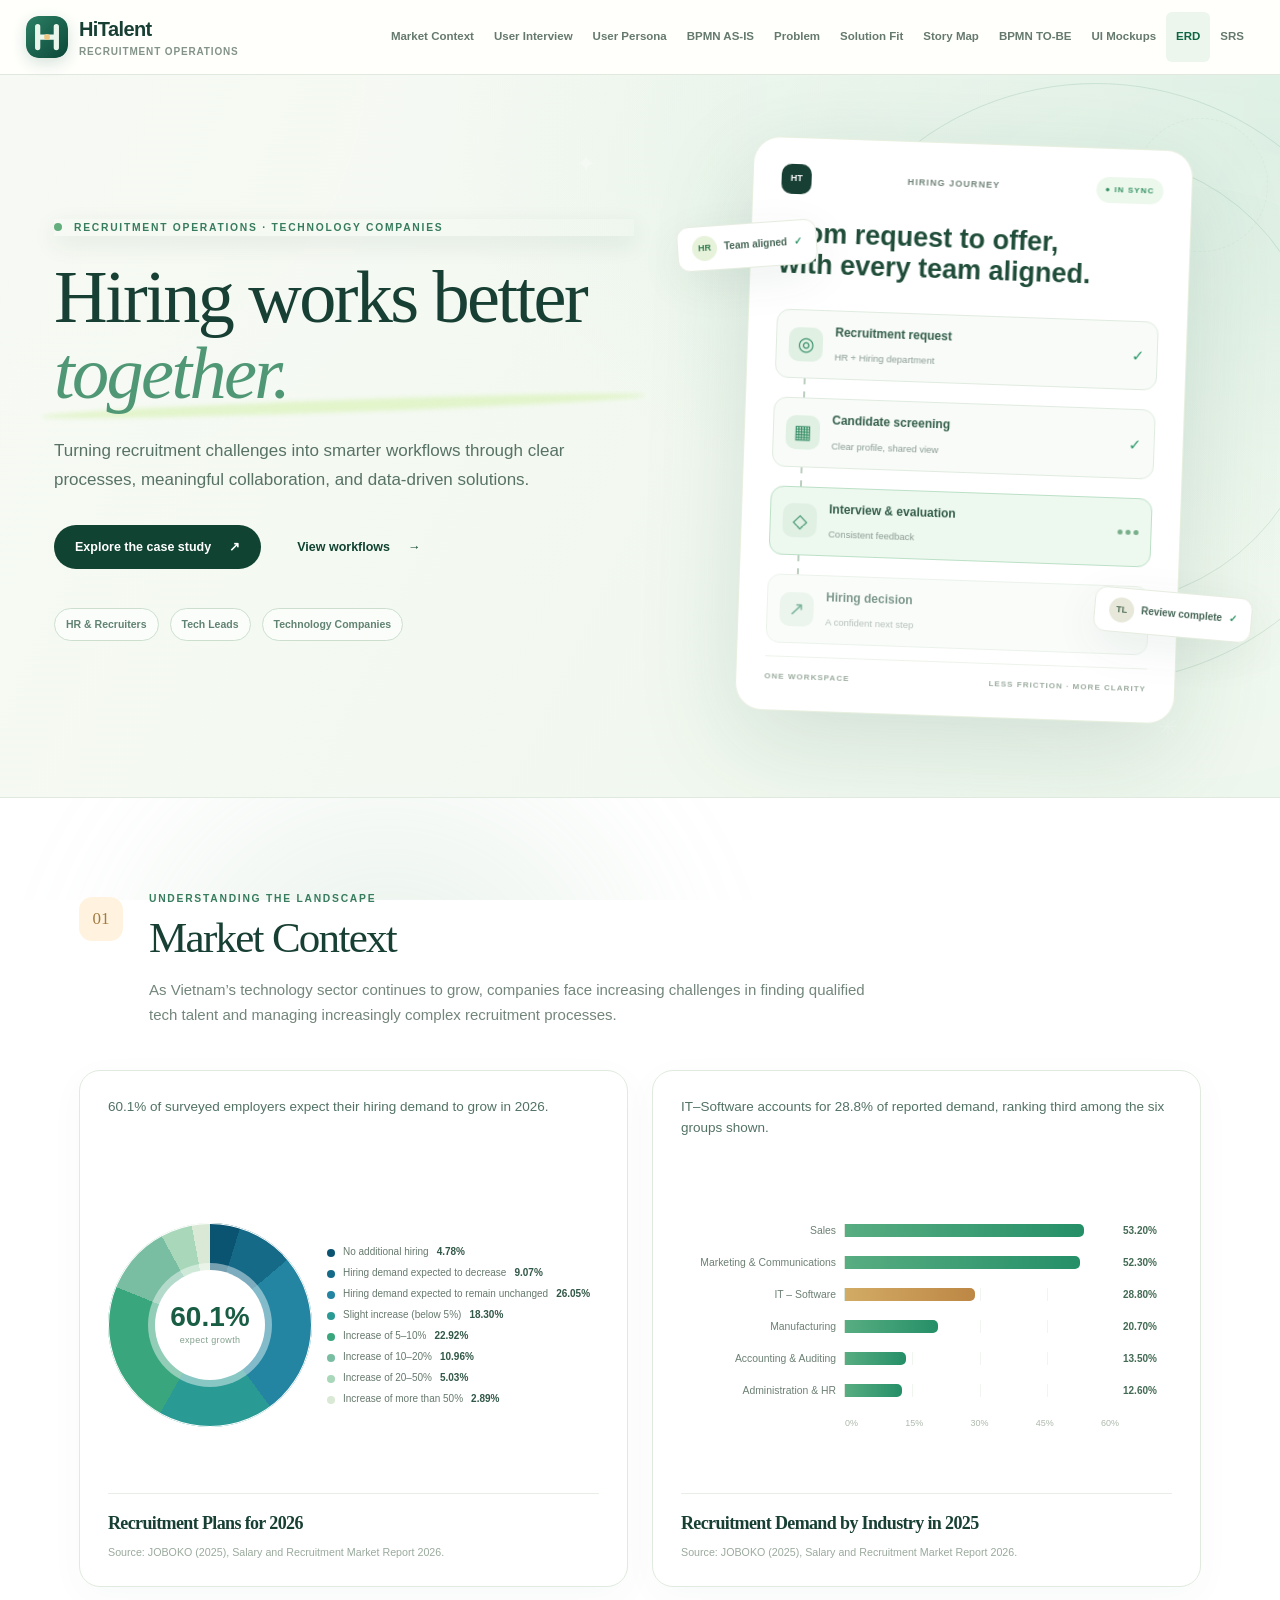
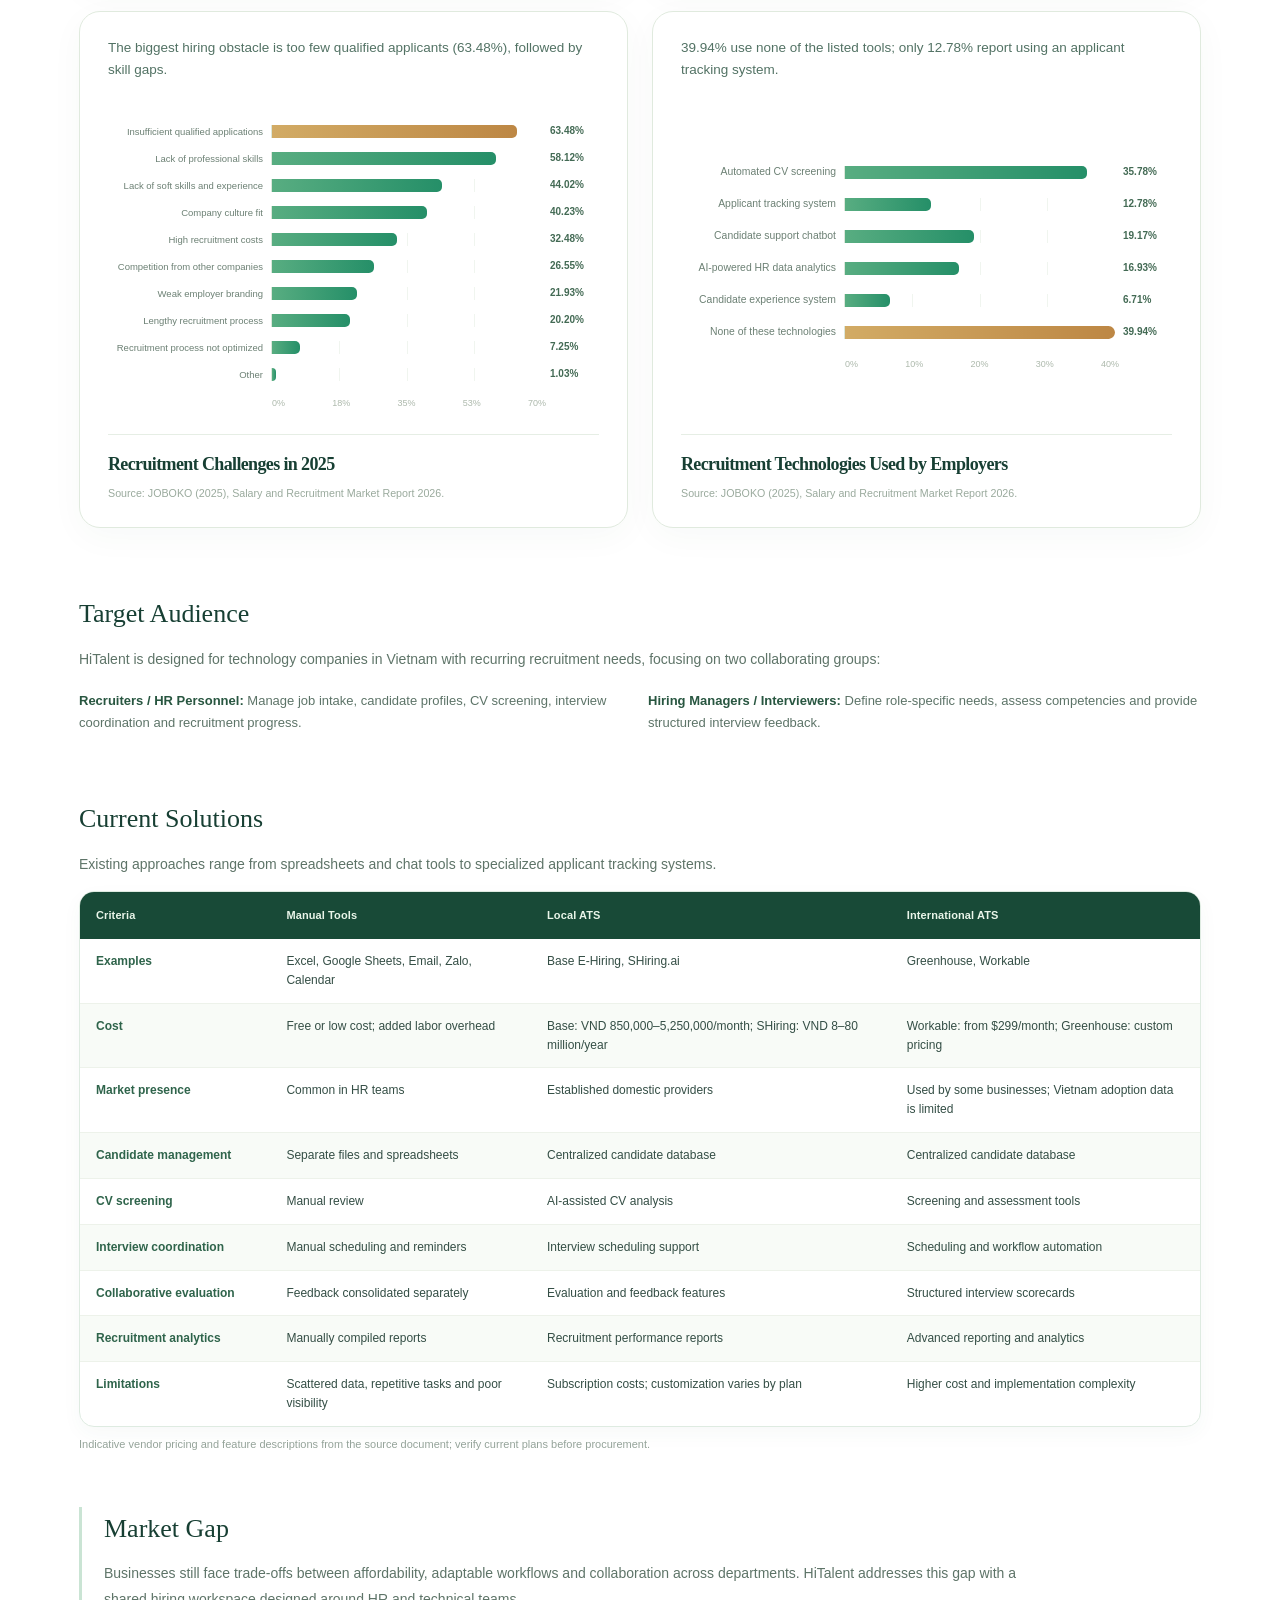
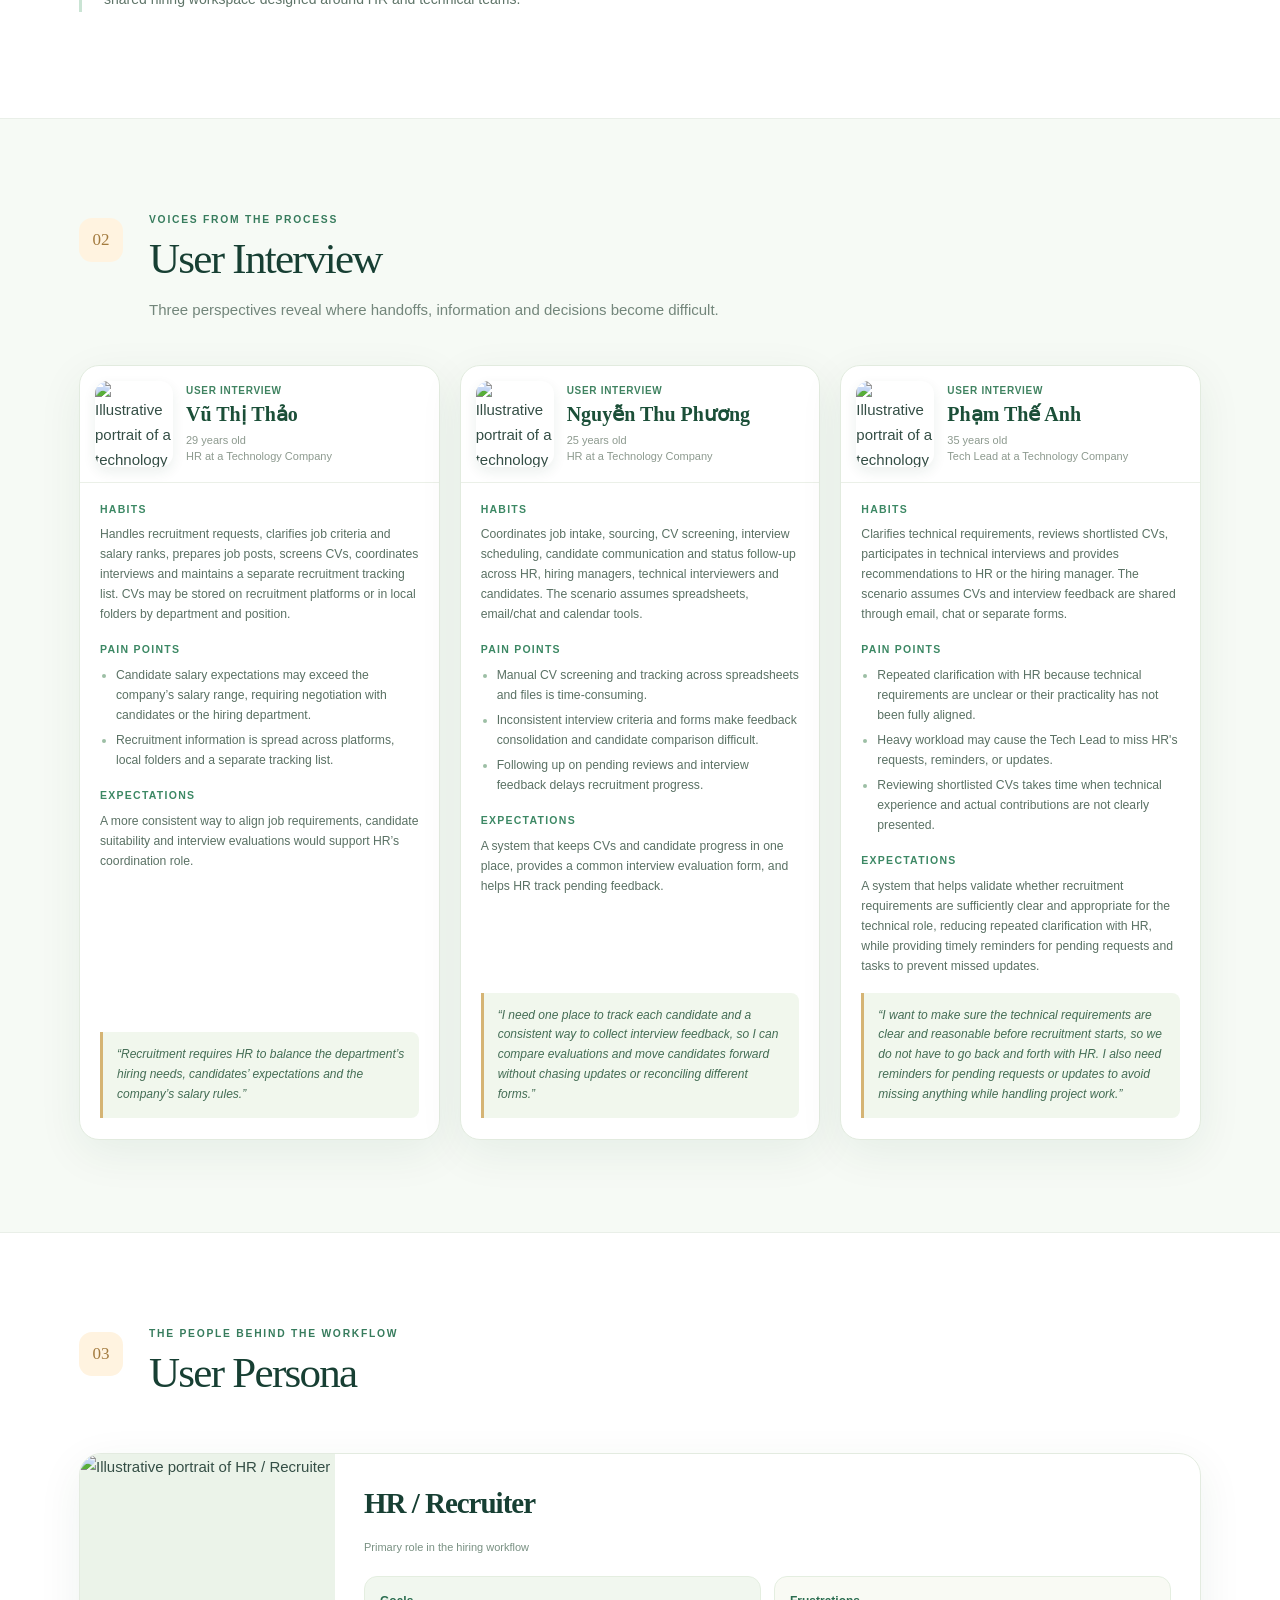
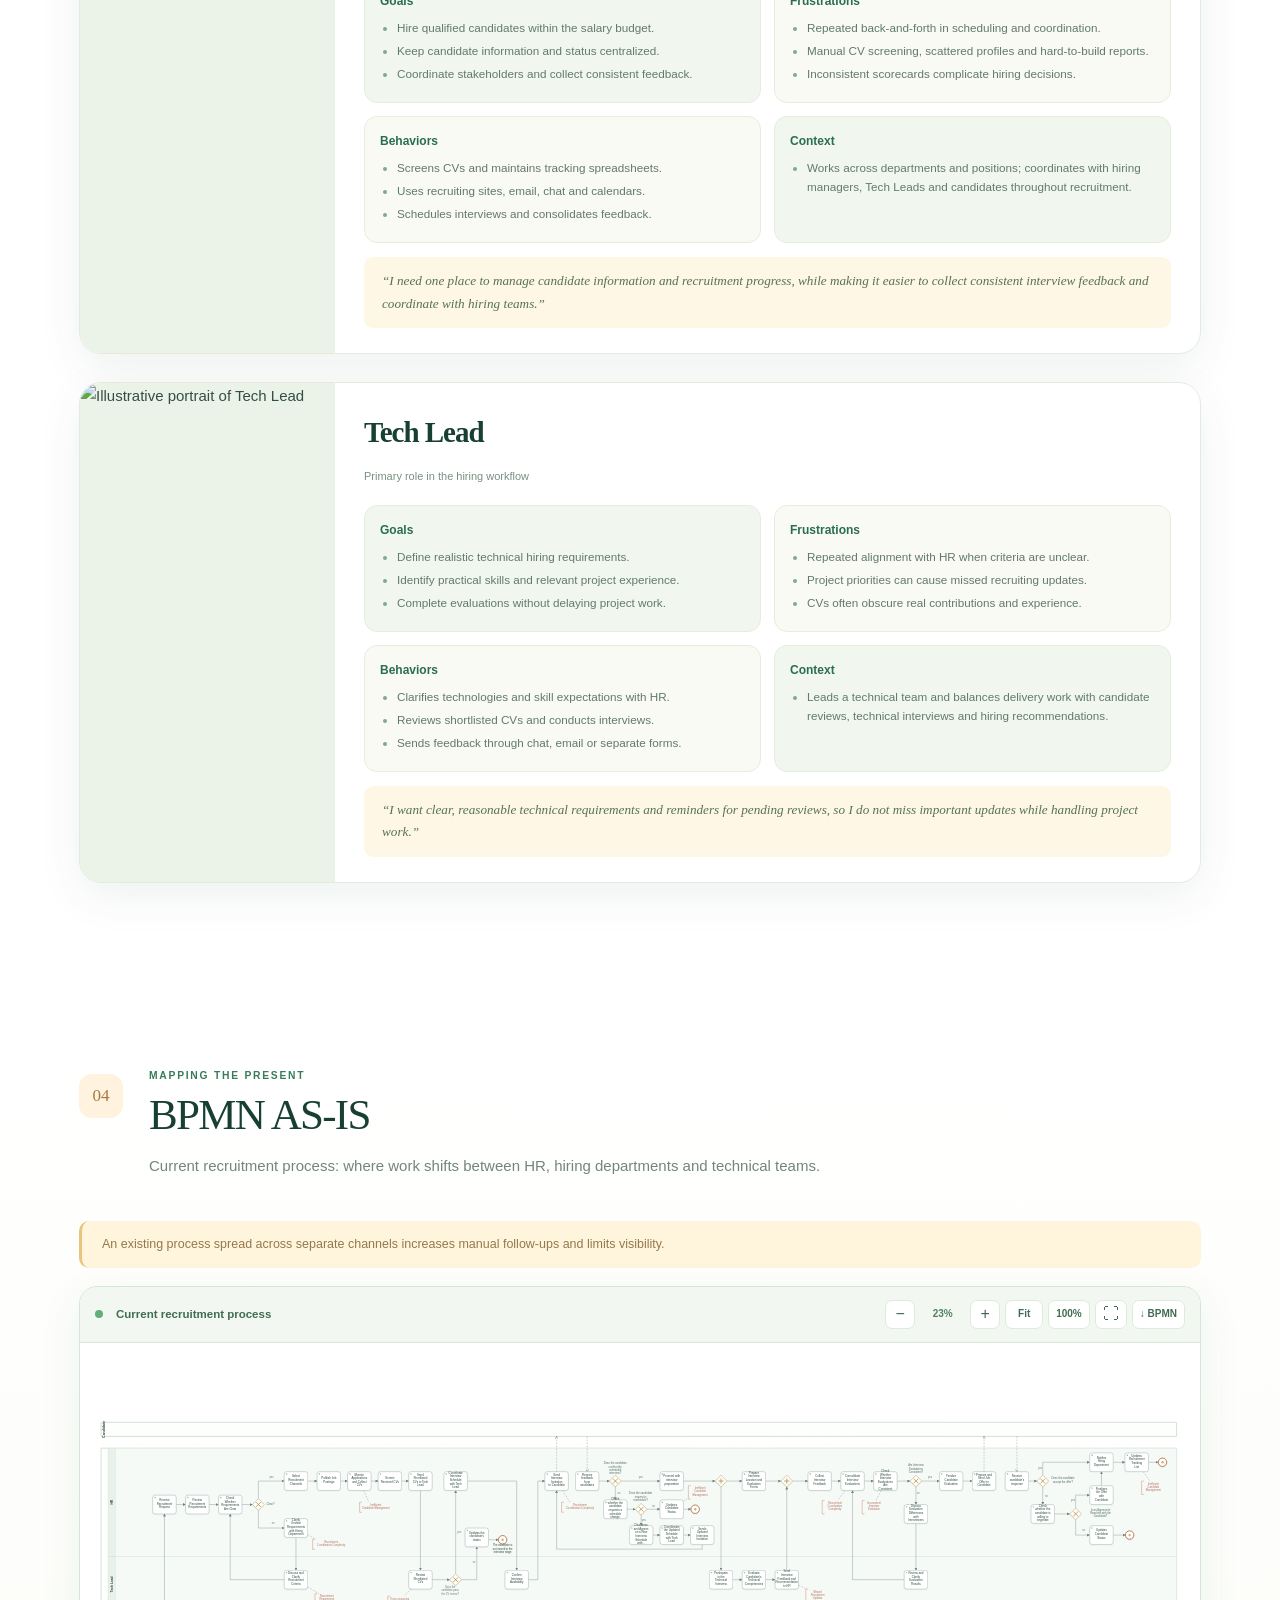
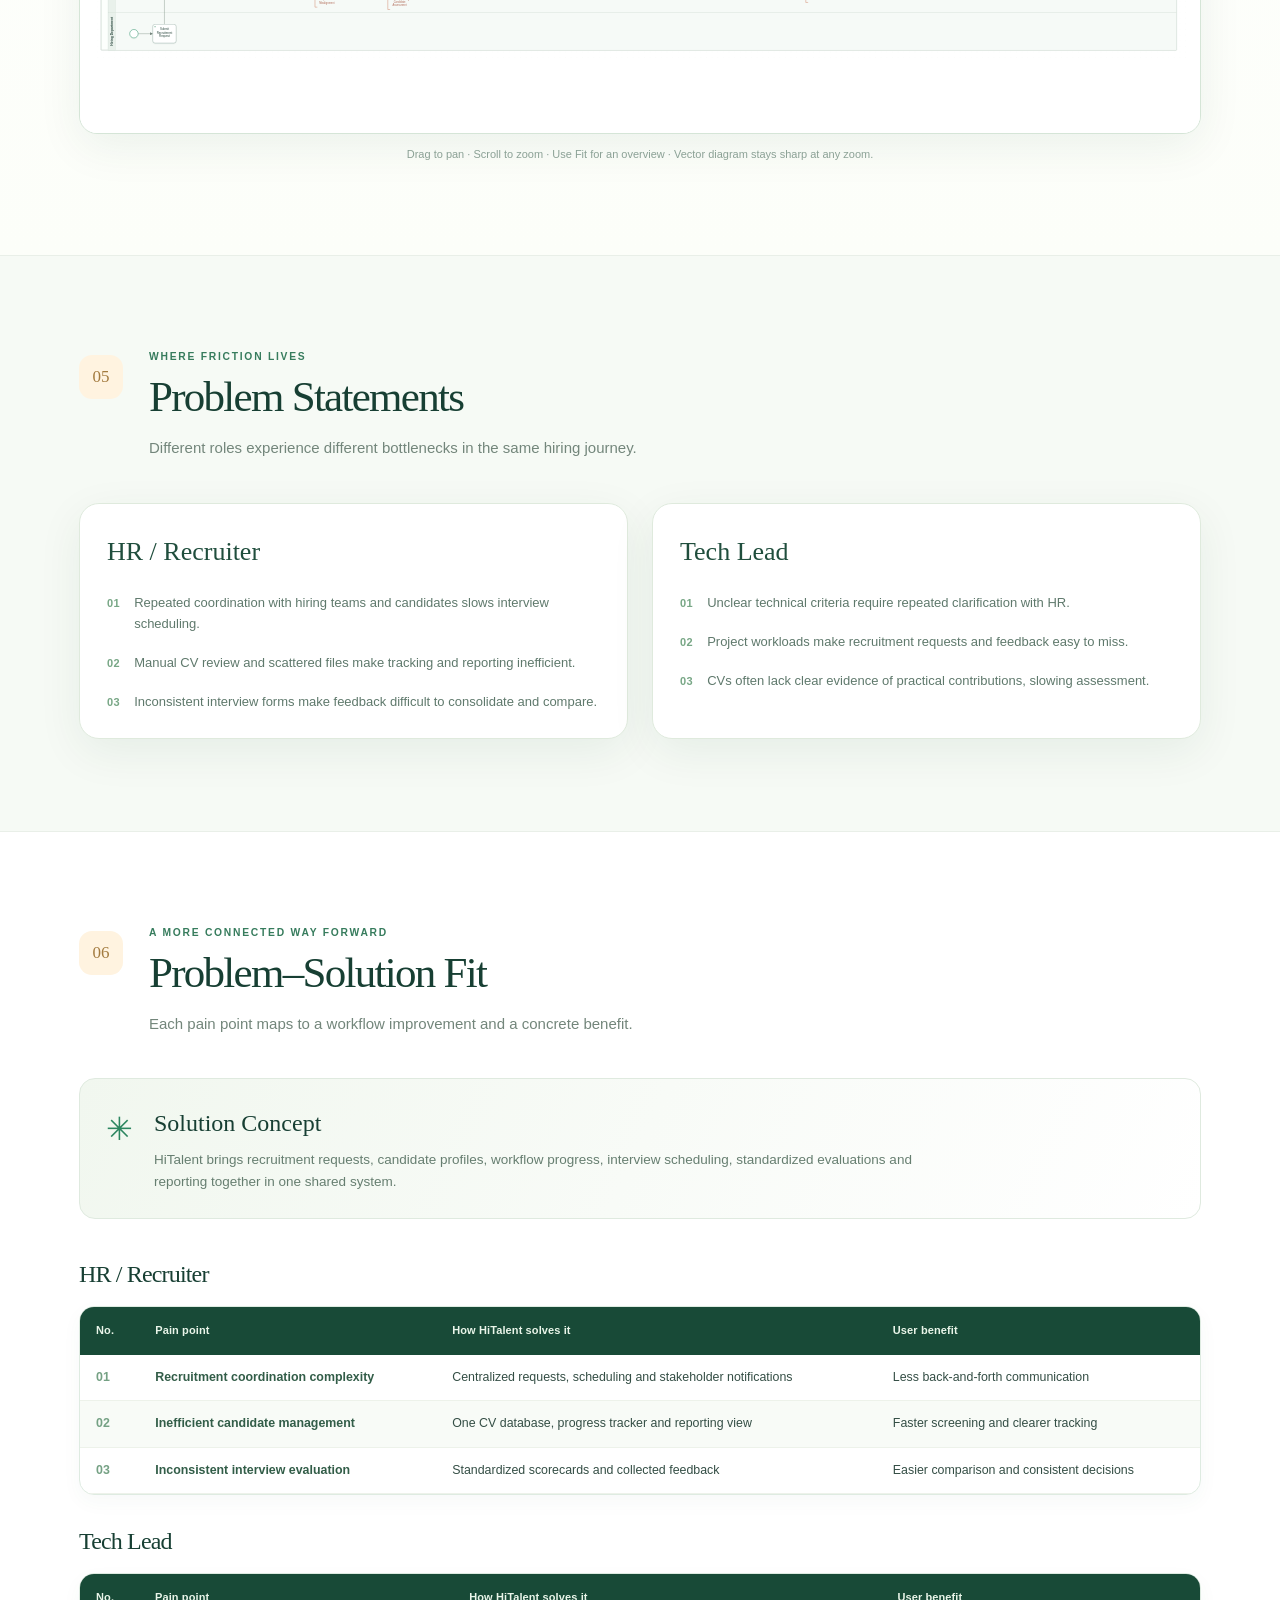
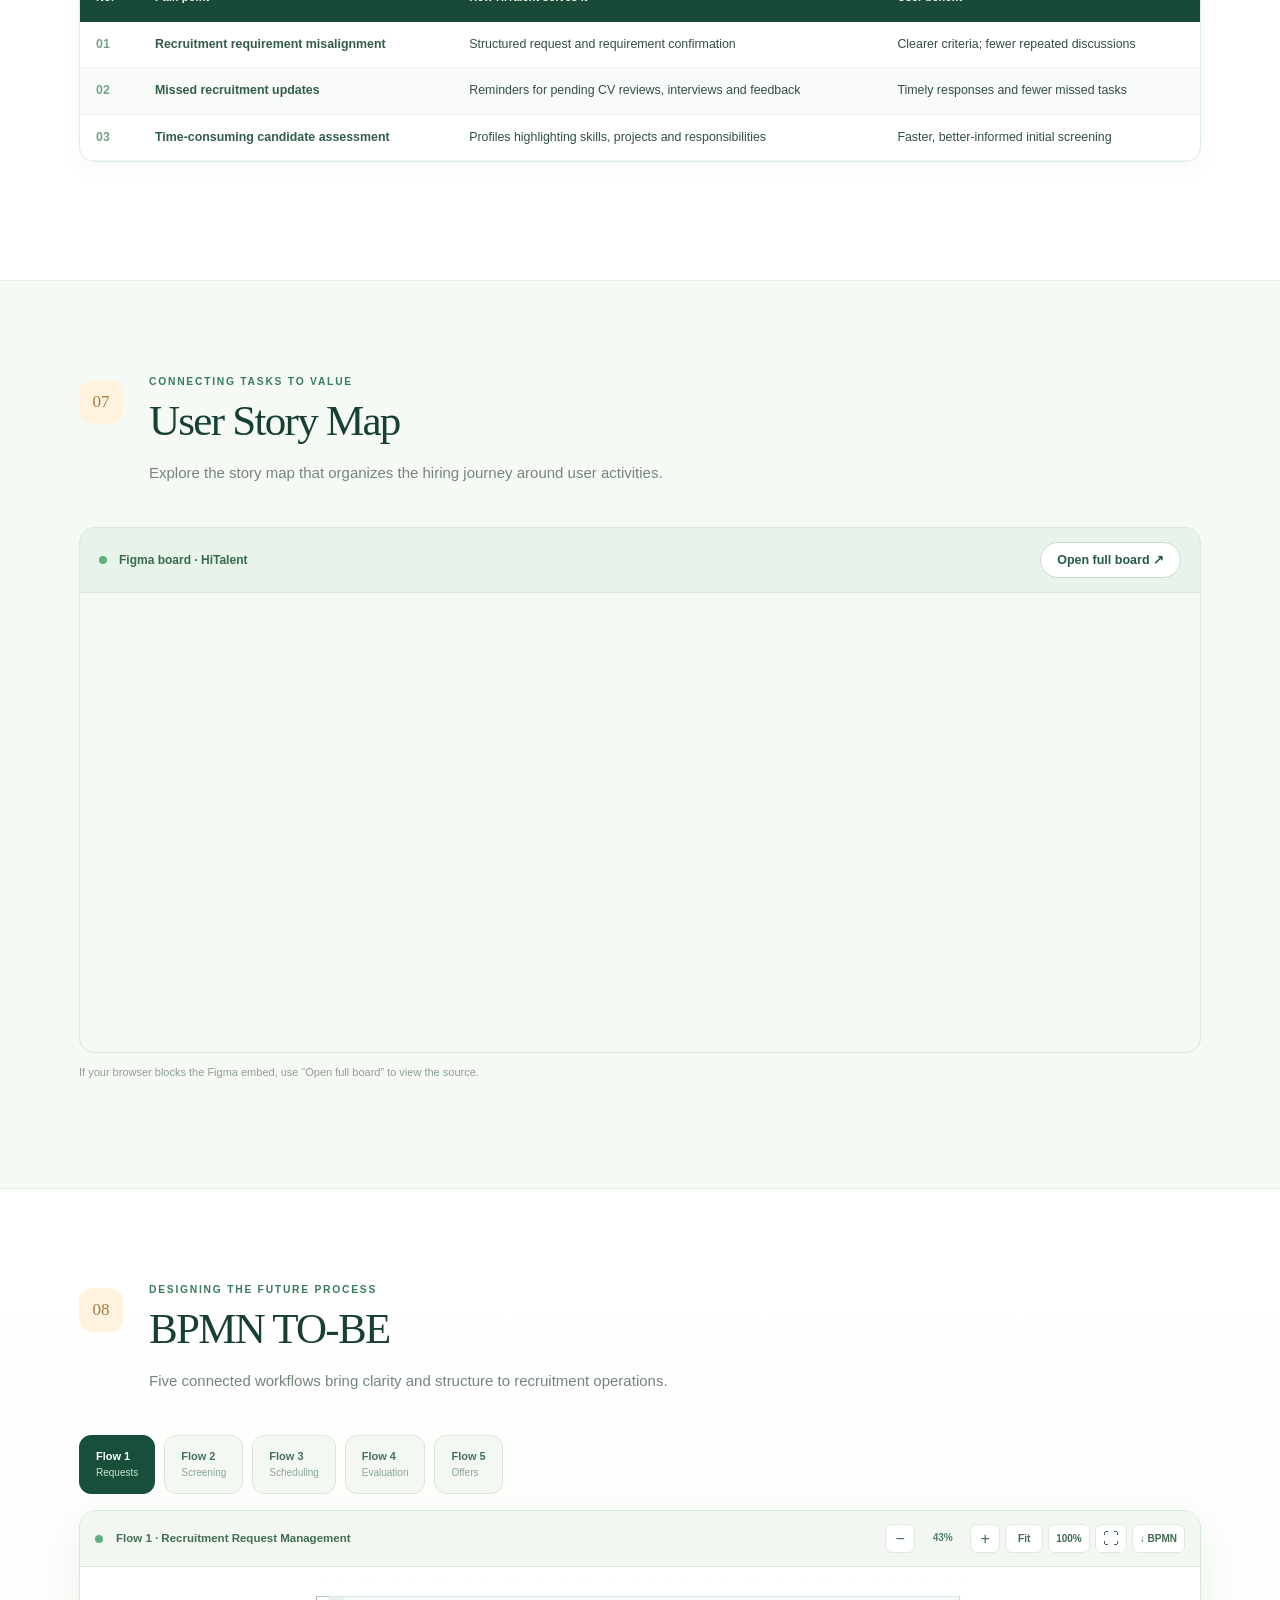
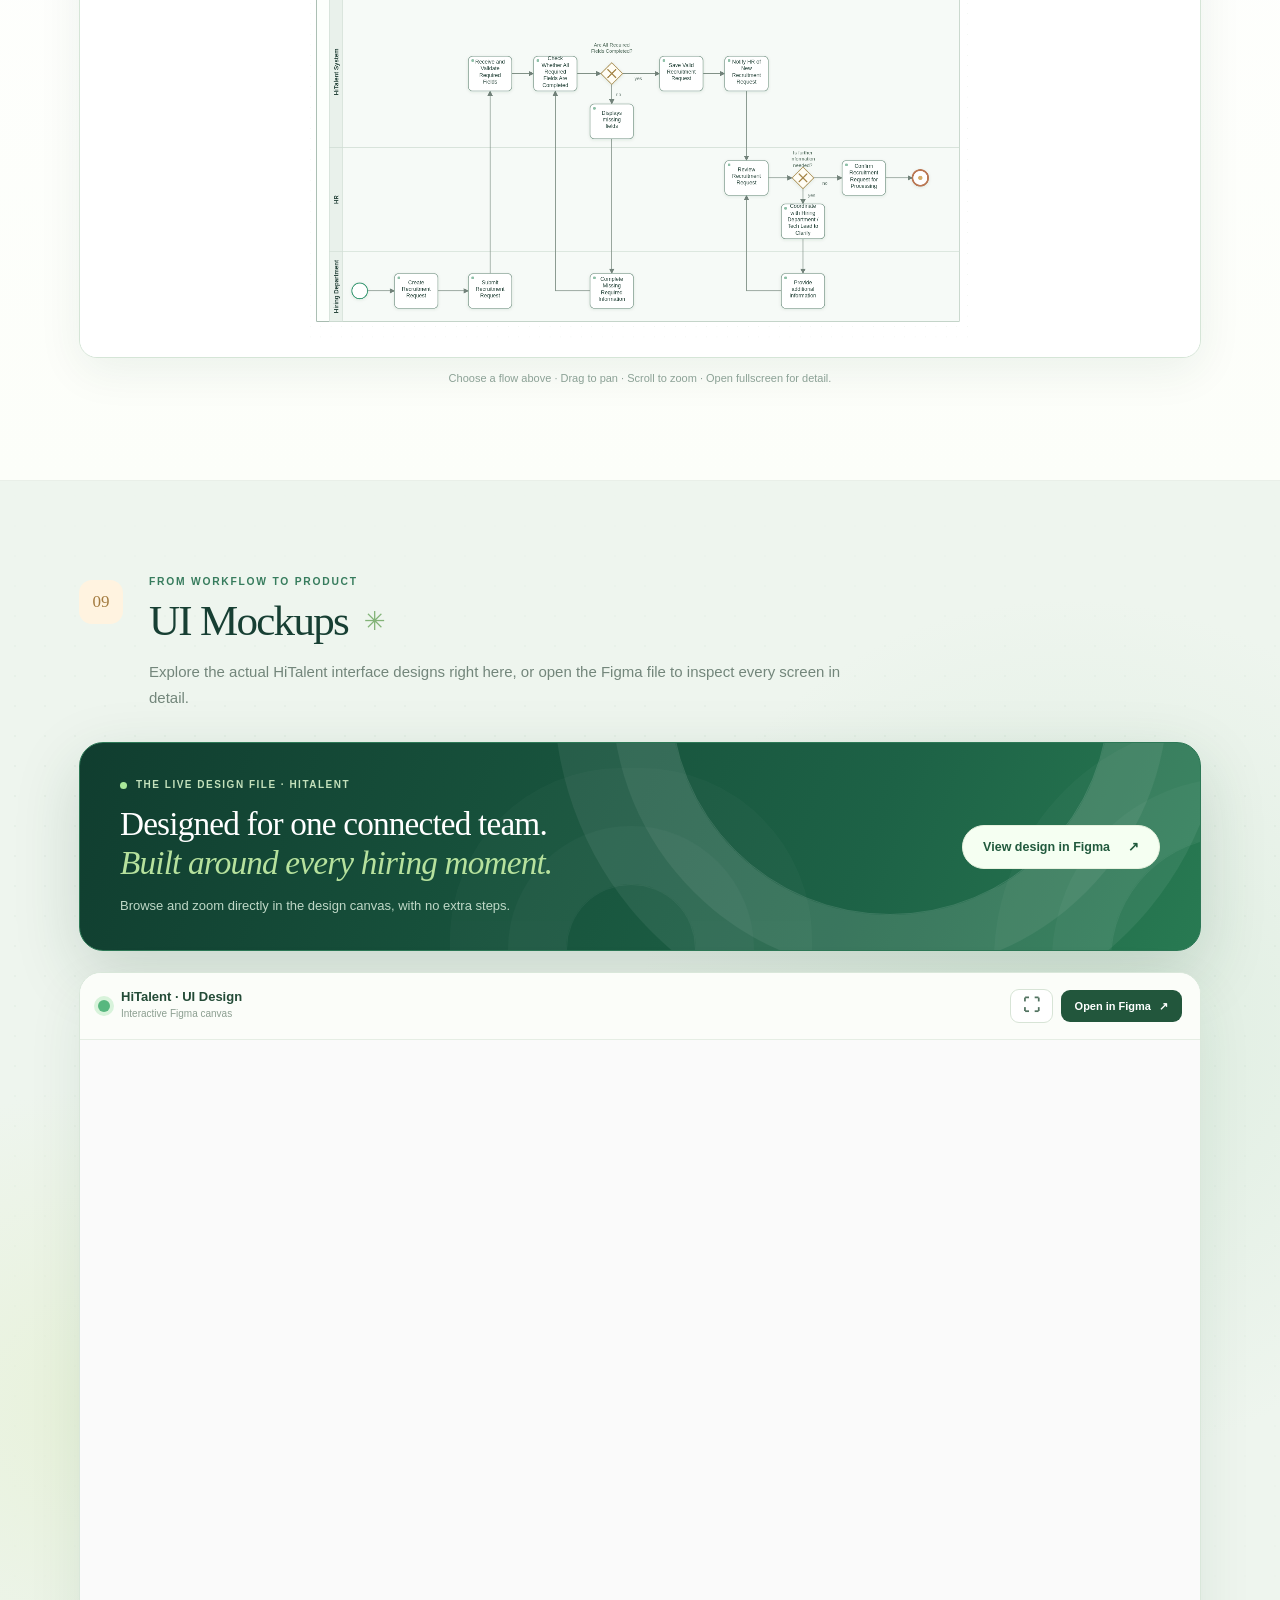
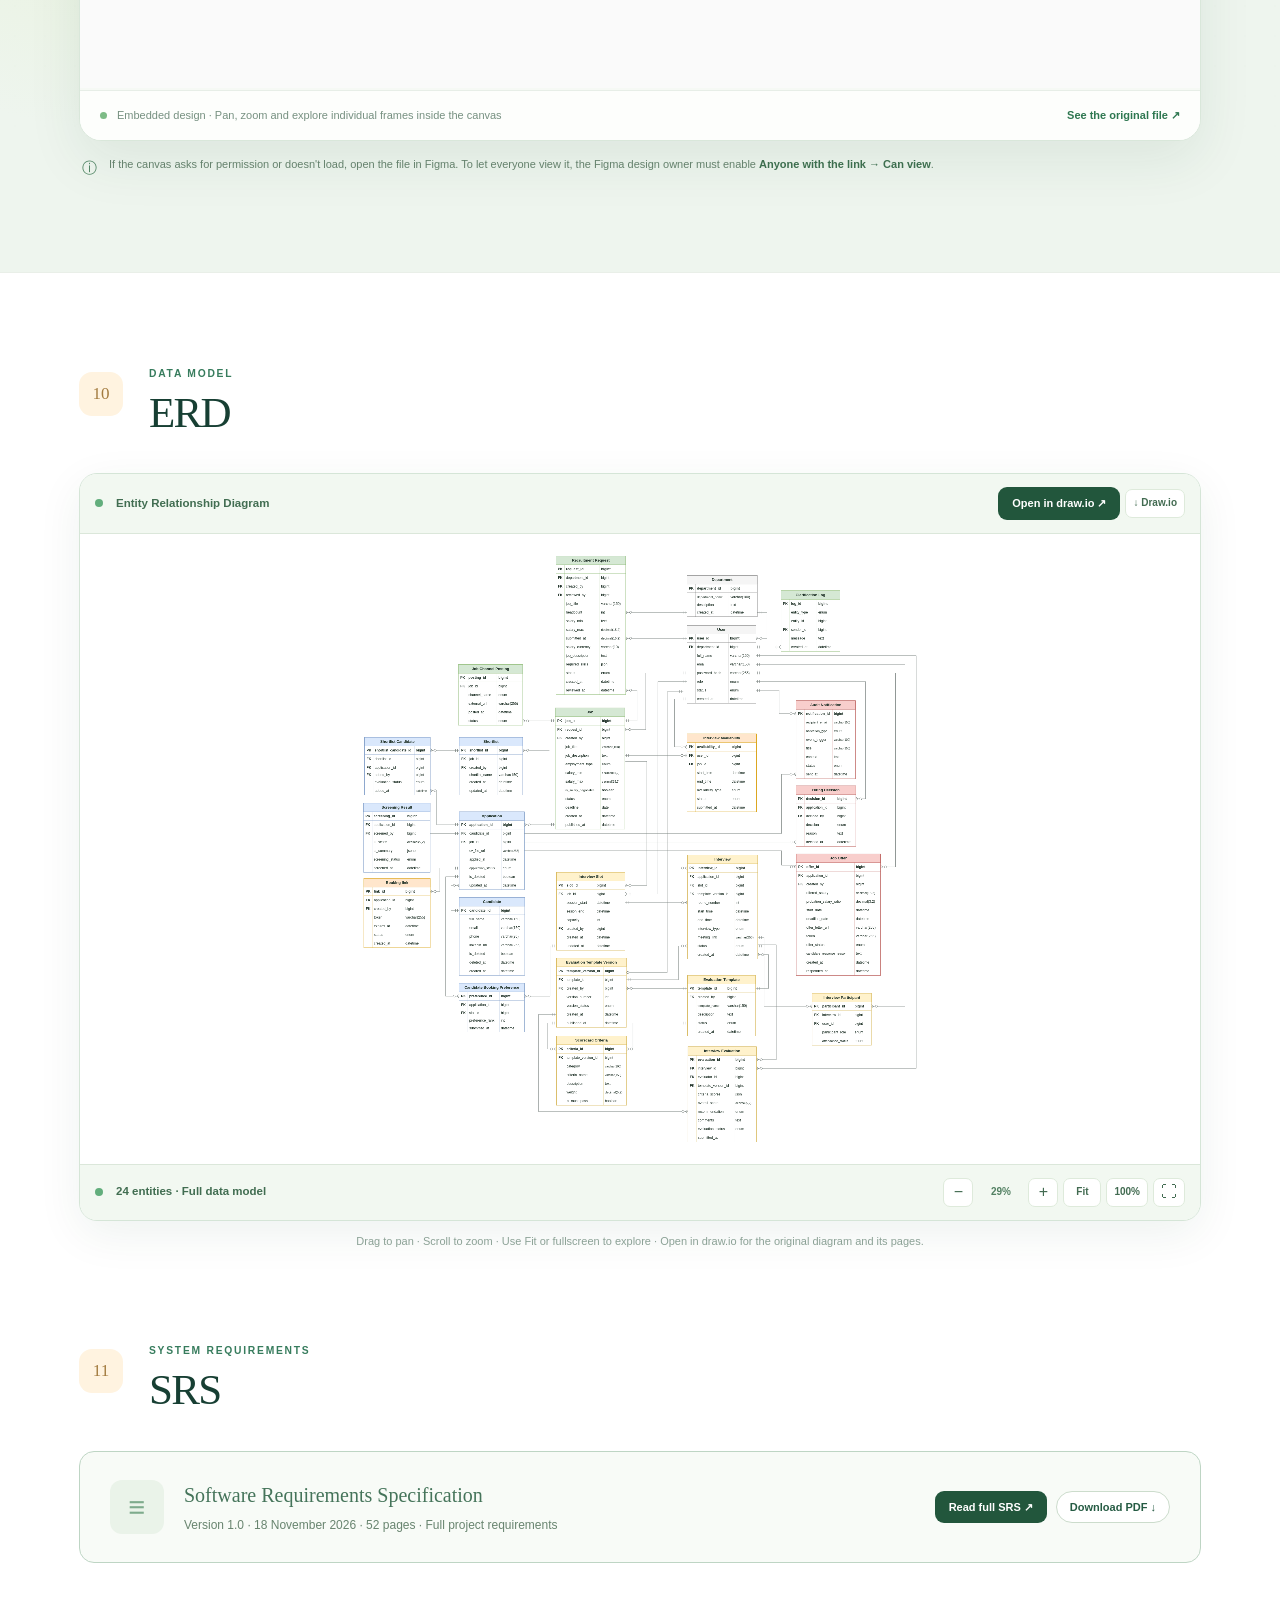
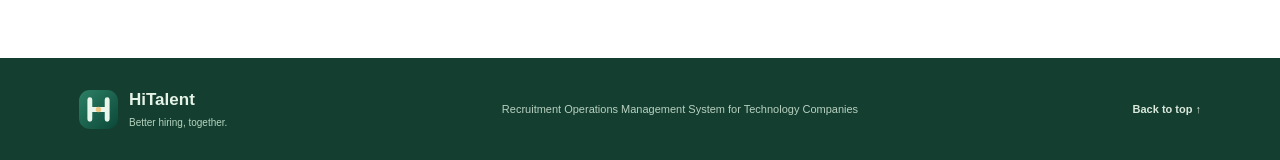
==== commit 8f5eb1c2: "Update index.html" ====
--- a/index.html
+++ b/index.html
@@ -5,7 +5,7 @@
   <meta name="viewport" content="width=device-width, initial-scale=1.0" />
   <meta name="description" content="HiTalent — recruitment operations management for technology companies. Explore market research, user interviews, personas, BPMN workflows, UI mockups, ERD and the full SRS." />
   <meta name="theme-color" content="#144b3b" />
-  <link rel="icon" href="assets/logo.svg" type="image/svg+xml" />
+  <link rel="icon" href="logo.svg" type="image/svg+xml" />
   <link rel="stylesheet" href="styles.css" />
   <title>HiTalent — Recruitment Operations Management</title>
 </head>
@@ -13,7 +13,7 @@
 <a class="skip-link" href="#context">Skip to content</a>
 <header class="site-header" id="top">
   <div class="nav-wrap">
-    <a href="#top" class="brand" aria-label="HiTalent, back to top"><img src="assets/logo.svg" alt="" /><span>HiTalent<small>Recruitment Operations</small></span></a>
+    <a href="#top" class="brand" aria-label="HiTalent, back to top"><img src="logo.svg" alt="" /><span>HiTalent<small>Recruitment Operations</small></span></a>
     <button class="mobile-menu-toggle" type="button" aria-label="Toggle menu" aria-expanded="false" aria-controls="site-nav">☰</button>
     <nav class="site-nav" id="site-nav" aria-label="Page sections">
       <a href="#context">Market Context</a><a href="#interviews">User Interview</a><a href="#personas">User Persona</a><a href="#as-is">BPMN AS-IS</a><a href="#problem">Problem</a><a href="#solution">Solution Fit</a><a href="#storymap">Story Map</a><a href="#to-be">BPMN TO-BE</a><a href="#mockups">UI Mockups</a><a href="#erd">ERD</a><a href="#srs">SRS</a>
@@ -89,7 +89,7 @@
 
   <section class="section diagram-section" id="as-is"><div class="container"><div class="section-intro"><span class="section-index">04</span><div><p class="kicker">MAPPING THE PRESENT</p><h2>BPMN AS-IS</h2><p class="section-lead">Current recruitment process: where work shifts between HR, hiring departments and technical teams.</p></div></div>
     <div class="diagram-insight">An existing process spread across separate channels increases manual follow-ups and limits visibility.</div>
-    <div class="bpmn-panel" id="as-is-viewer" data-diagram="as-is"><div class="bpmn-toolbar"><div class="diagram-title"><span class="status-dot"></span><span id="as-is-title">Current recruitment process</span></div><div class="diagram-tools"><button type="button" data-action="zoom-out" title="Zoom out" aria-label="Zoom out">−</button><span class="zoom-label" aria-live="polite">Fit</span><button type="button" data-action="zoom-in" title="Zoom in" aria-label="Zoom in">+</button><button type="button" data-action="fit" class="small-text">Fit</button><button type="button" data-action="reset" class="small-text">100%</button><button type="button" data-action="fullscreen" title="Fullscreen" aria-label="Fullscreen">⛶</button><a class="download-bpmn" href="bpmn/as-is.bpmn" data-local-asset="bpmn/as-is.bpmn" download="as-is.bpmn" title="Download source BPMN">↓ BPMN</a></div></div><div class="bpmn-viewport" tabindex="0" aria-label="Interactive AS-IS BPMN diagram; zoom with wheel and pan by dragging"><div class="bpmn-canvas"><img src="assets/bpmn/as-is.svg" width="4650" height="1055" alt="Vector diagram of the current recruitment process" draggable="false" /></div></div></div>
+    <div class="bpmn-panel" id="as-is-viewer" data-diagram="as-is"><div class="bpmn-toolbar"><div class="diagram-title"><span class="status-dot"></span><span id="as-is-title">Current recruitment process</span></div><div class="diagram-tools"><button type="button" data-action="zoom-out" title="Zoom out" aria-label="Zoom out">−</button><span class="zoom-label" aria-live="polite">Fit</span><button type="button" data-action="zoom-in" title="Zoom in" aria-label="Zoom in">+</button><button type="button" data-action="fit" class="small-text">Fit</button><button type="button" data-action="reset" class="small-text">100%</button><button type="button" data-action="fullscreen" title="Fullscreen" aria-label="Fullscreen">⛶</button><a class="download-bpmn" href="as-is.bpmn" data-local-asset="as-is.bpmn" download="as-is.bpmn" title="Download source BPMN">↓ BPMN</a></div></div><div class="bpmn-viewport" tabindex="0" aria-label="Interactive AS-IS BPMN diagram; zoom with wheel and pan by dragging"><div class="bpmn-canvas"><img src="as-is.svg" width="4650" height="1055" alt="Vector diagram of the current recruitment process" draggable="false" /></div></div></div>
     <p class="diagram-hint">Drag to pan · Scroll to zoom · Use Fit for an overview · Vector diagram stays sharp at any zoom.</p>
   </div></section>
 
@@ -100,7 +100,7 @@
   <section class="section muted-section" id="storymap"><div class="container"><div class="section-intro"><span class="section-index">07</span><div><p class="kicker">CONNECTING TASKS TO VALUE</p><h2>User Story Map</h2><p class="section-lead">Explore the story map that organizes the hiring journey around user activities.</p></div></div><div class="embed-header"><span><span class="status-dot"></span> Figma board · HiTalent</span><a class="btn btn-small" href="https://www.figma.com/board/FUXE61RKKjLenl3fjeolnH/Untitled?node-id=0-1&amp;p=f&amp;t=JN56tnjZ9vmevhHY-0" target="_blank" rel="noopener noreferrer">Open full board ↗</a></div><div class="story-embed"><iframe title="HiTalent user story map in Figma" loading="lazy" referrerpolicy="no-referrer-when-downgrade" src="https://www.figma.com/embed?embed_host=share&amp;url=https%3A%2F%2Fwww.figma.com%2Fboard%2FFUXE61RKKjLenl3fjeolnH%2FUntitled%3Fnode-id%3D0-1"></iframe></div><p class="embed-note">If your browser blocks the Figma embed, use “Open full board” to view the source.</p></div></section>
 
   <section class="section diagram-section" id="to-be"><div class="container"><div class="section-intro"><span class="section-index">08</span><div><p class="kicker">DESIGNING THE FUTURE PROCESS</p><h2>BPMN TO-BE</h2><p class="section-lead">Five connected workflows bring clarity and structure to recruitment operations.</p></div></div><div class="flow-tabs" id="flow-tabs" role="tablist" aria-label="Choose a BPMN TO-BE flow"><button type="button" role="tab" data-flow="1" aria-selected="true" class="selected">Flow 1 <span>Requests</span></button><button type="button" role="tab" data-flow="2" aria-selected="false">Flow 2 <span>Screening</span></button><button type="button" role="tab" data-flow="3" aria-selected="false">Flow 3 <span>Scheduling</span></button><button type="button" role="tab" data-flow="4" aria-selected="false">Flow 4 <span>Evaluation</span></button><button type="button" role="tab" data-flow="5" aria-selected="false">Flow 5 <span>Offers</span></button></div>
-    <div class="bpmn-panel" id="to-be-viewer" data-diagram="to-be"><div class="bpmn-toolbar"><div class="diagram-title"><span class="status-dot"></span><span id="to-be-title">Flow 1 · Recruitment Request Management</span></div><div class="diagram-tools"><button type="button" data-action="zoom-out" title="Zoom out" aria-label="Zoom out">−</button><span class="zoom-label" aria-live="polite">Fit</span><button type="button" data-action="zoom-in" title="Zoom in" aria-label="Zoom in">+</button><button type="button" data-action="fit" class="small-text">Fit</button><button type="button" data-action="reset" class="small-text">100%</button><button type="button" data-action="fullscreen" title="Fullscreen" aria-label="Fullscreen">⛶</button><a class="download-bpmn" id="to-be-download" href="bpmn/Flow 1 Recruitment management system.bpmn" data-local-asset="bpmn/Flow 1 Recruitment management system.bpmn" download="Flow 1 Recruitment management system.bpmn" title="Download source BPMN">↓ BPMN</a></div></div><div class="bpmn-viewport" tabindex="0" aria-label="Interactive TO-BE BPMN diagram; zoom with wheel and pan by dragging"><div class="bpmn-canvas"><img src="assets/bpmn/flow-1.svg" width="1550" height="833" alt="Vector flow 1 BPMN diagram" draggable="false" /></div></div></div><p class="diagram-hint">Choose a flow above · Drag to pan · Scroll to zoom · Open fullscreen for detail.</p></div></section>
+    <div class="bpmn-panel" id="to-be-viewer" data-diagram="to-be"><div class="bpmn-toolbar"><div class="diagram-title"><span class="status-dot"></span><span id="to-be-title">Flow 1 · Recruitment Request Management</span></div><div class="diagram-tools"><button type="button" data-action="zoom-out" title="Zoom out" aria-label="Zoom out">−</button><span class="zoom-label" aria-live="polite">Fit</span><button type="button" data-action="zoom-in" title="Zoom in" aria-label="Zoom in">+</button><button type="button" data-action="fit" class="small-text">Fit</button><button type="button" data-action="reset" class="small-text">100%</button><button type="button" data-action="fullscreen" title="Fullscreen" aria-label="Fullscreen">⛶</button><a class="download-bpmn" id="to-be-download" href="Flow 1 Recruitment management system.bpmn" data-local-asset="Flow 1 Recruitment management system.bpmn" download="Flow 1 Recruitment management system.bpmn" title="Download source BPMN">↓ BPMN</a></div></div><div class="bpmn-viewport" tabindex="0" aria-label="Interactive TO-BE BPMN diagram; zoom with wheel and pan by dragging"><div class="bpmn-canvas"><img src="flow-1.svg" width="1550" height="833" alt="Vector flow 1 BPMN diagram" draggable="false" /></div></div></div><p class="diagram-hint">Choose a flow above · Drag to pan · Scroll to zoom · Open fullscreen for detail.</p></div></section>
 
   <section class="section muted-section mockups-section" id="mockups" aria-labelledby="mockups-heading">
   <div class="mock-sheen" aria-hidden="true"></div>
@@ -134,16 +134,16 @@
 
   <section class="section" id="erd"><div class="container"><div class="section-intro compact-section-intro"><span class="section-index">10</span><div><p class="kicker">DATA MODEL</p><h2>ERD</h2></div></div>
     <div class="bpmn-panel erd-panel" id="erd-viewer" data-diagram="erd">
-      <div class="bpmn-toolbar"><div class="diagram-title"><span class="status-dot"></span><span>Entity Relationship Diagram</span></div><div class="diagram-tools"><a class="figma-open-btn" href="assets/erd/ERD.drawio.html" data-local-asset="assets/erd/ERD.drawio.html" target="_blank" rel="noopener noreferrer">Open in draw.io ↗</a><a class="download-bpmn" href="assets/erd/HiTalent_ERD.drawio" data-local-asset="assets/erd/HiTalent_ERD.drawio" download="HiTalent_ERD.drawio" title="Download editable draw.io source">↓ Draw.io</a></div></div>
-      <div class="bpmn-viewport erd-viewport" tabindex="0" aria-label="Interactive ERD preview; zoom with the wheel and drag to pan"><div class="bpmn-canvas"><img src="assets/erd/erd-full.svg" width="1972" height="2086" alt="HiTalent entity relationship diagram with full attributes and relationship cardinalities" draggable="false" /></div></div>
+      <div class="bpmn-toolbar"><div class="diagram-title"><span class="status-dot"></span><span>Entity Relationship Diagram</span></div><div class="diagram-tools"><a class="figma-open-btn" href="ERD.drawio.html" data-local-asset="ERD.drawio.html" target="_blank" rel="noopener noreferrer">Open in draw.io ↗</a><a class="download-bpmn" href="HiTalent_ERD.drawio" data-local-asset="HiTalent_ERD.drawio" download="HiTalent_ERD.drawio" title="Download editable draw.io source">↓ Draw.io</a></div></div>
+      <div class="bpmn-viewport erd-viewport" tabindex="0" aria-label="Interactive ERD preview; zoom with the wheel and drag to pan"><div class="bpmn-canvas"><img src="erd-full.svg" width="1972" height="2086" alt="HiTalent entity relationship diagram with full attributes and relationship cardinalities" draggable="false" /></div></div>
       <div class="bpmn-toolbar erd-toolbar-bottom"><div class="diagram-title"><span class="status-dot"></span><span>24 entities · Full data model</span></div><div class="diagram-tools"><button type="button" data-action="zoom-out" title="Zoom out" aria-label="Zoom out">−</button><span class="zoom-label" aria-live="polite">Fit</span><button type="button" data-action="zoom-in" title="Zoom in" aria-label="Zoom in">+</button><button type="button" data-action="fit" class="small-text">Fit</button><button type="button" data-action="reset" class="small-text">100%</button><button type="button" data-action="fullscreen" title="Fullscreen" aria-label="Fullscreen">⛶</button></div></div>
     </div><p class="diagram-hint">Drag to pan · Scroll to zoom · Use Fit or fullscreen to explore · Open in draw.io for the original diagram and its pages.</p>
   </div></section>
   <section class="section section-end" id="srs"><div class="container"><div class="section-intro compact-section-intro"><span class="section-index">11</span><div><p class="kicker">SYSTEM REQUIREMENTS</p><h2>SRS</h2></div></div>
-    <div class="pending-placeholder srs-card"><span class="pending-icon" aria-hidden="true">≡</span><div class="srs-card-copy"><h3>Software Requirements Specification</h3><p>Version 1.0 · 18 November 2026 · 52 pages · Full project requirements</p></div><div class="srs-actions"><a class="figma-open-btn" href="assets/documents/HiTalent_SRS.pdf" data-local-asset="assets/documents/HiTalent_SRS.pdf" target="_blank" rel="noopener noreferrer">Read full SRS ↗</a><a class="btn btn-small" href="assets/documents/HiTalent_SRS.pdf" data-local-asset="assets/documents/HiTalent_SRS.pdf" download="HiTalent_SRS.pdf">Download PDF ↓</a></div></div>
+    <div class="pending-placeholder srs-card"><span class="pending-icon" aria-hidden="true">≡</span><div class="srs-card-copy"><h3>Software Requirements Specification</h3><p>Version 1.0 · 18 November 2026 · 52 pages · Full project requirements</p></div><div class="srs-actions"><a class="figma-open-btn" href="HiTalent_SRS.pdf" data-local-asset="HiTalent_SRS.pdf" target="_blank" rel="noopener noreferrer">Read full SRS ↗</a><a class="btn btn-small" href="HiTalent_SRS.pdf" data-local-asset="HiTalent_SRS.pdf" download="HiTalent_SRS.pdf">Download PDF ↓</a></div></div>
   </div></section>
 </main>
-<footer class="site-footer"><div class="container footer-inner"><div class="footer-brand"><img src="assets/logo.svg" alt=""/><div><b>HiTalent</b><small>Better hiring, together.</small></div></div><p>Recruitment Operations Management System for Technology Companies</p><a href="#top">Back to top ↑</a></div></footer>
-<script src="js/app.js" defer></script>
+<footer class="site-footer"><div class="container footer-inner"><div class="footer-brand"><img src="logo.svg" alt=""/><div><b>HiTalent</b><small>Better hiring, together.</small></div></div><p>Recruitment Operations Management System for Technology Companies</p><a href="#top">Back to top ↑</a></div></footer>
+<script src="app.js" defer></script>
 </body>
 </html>
